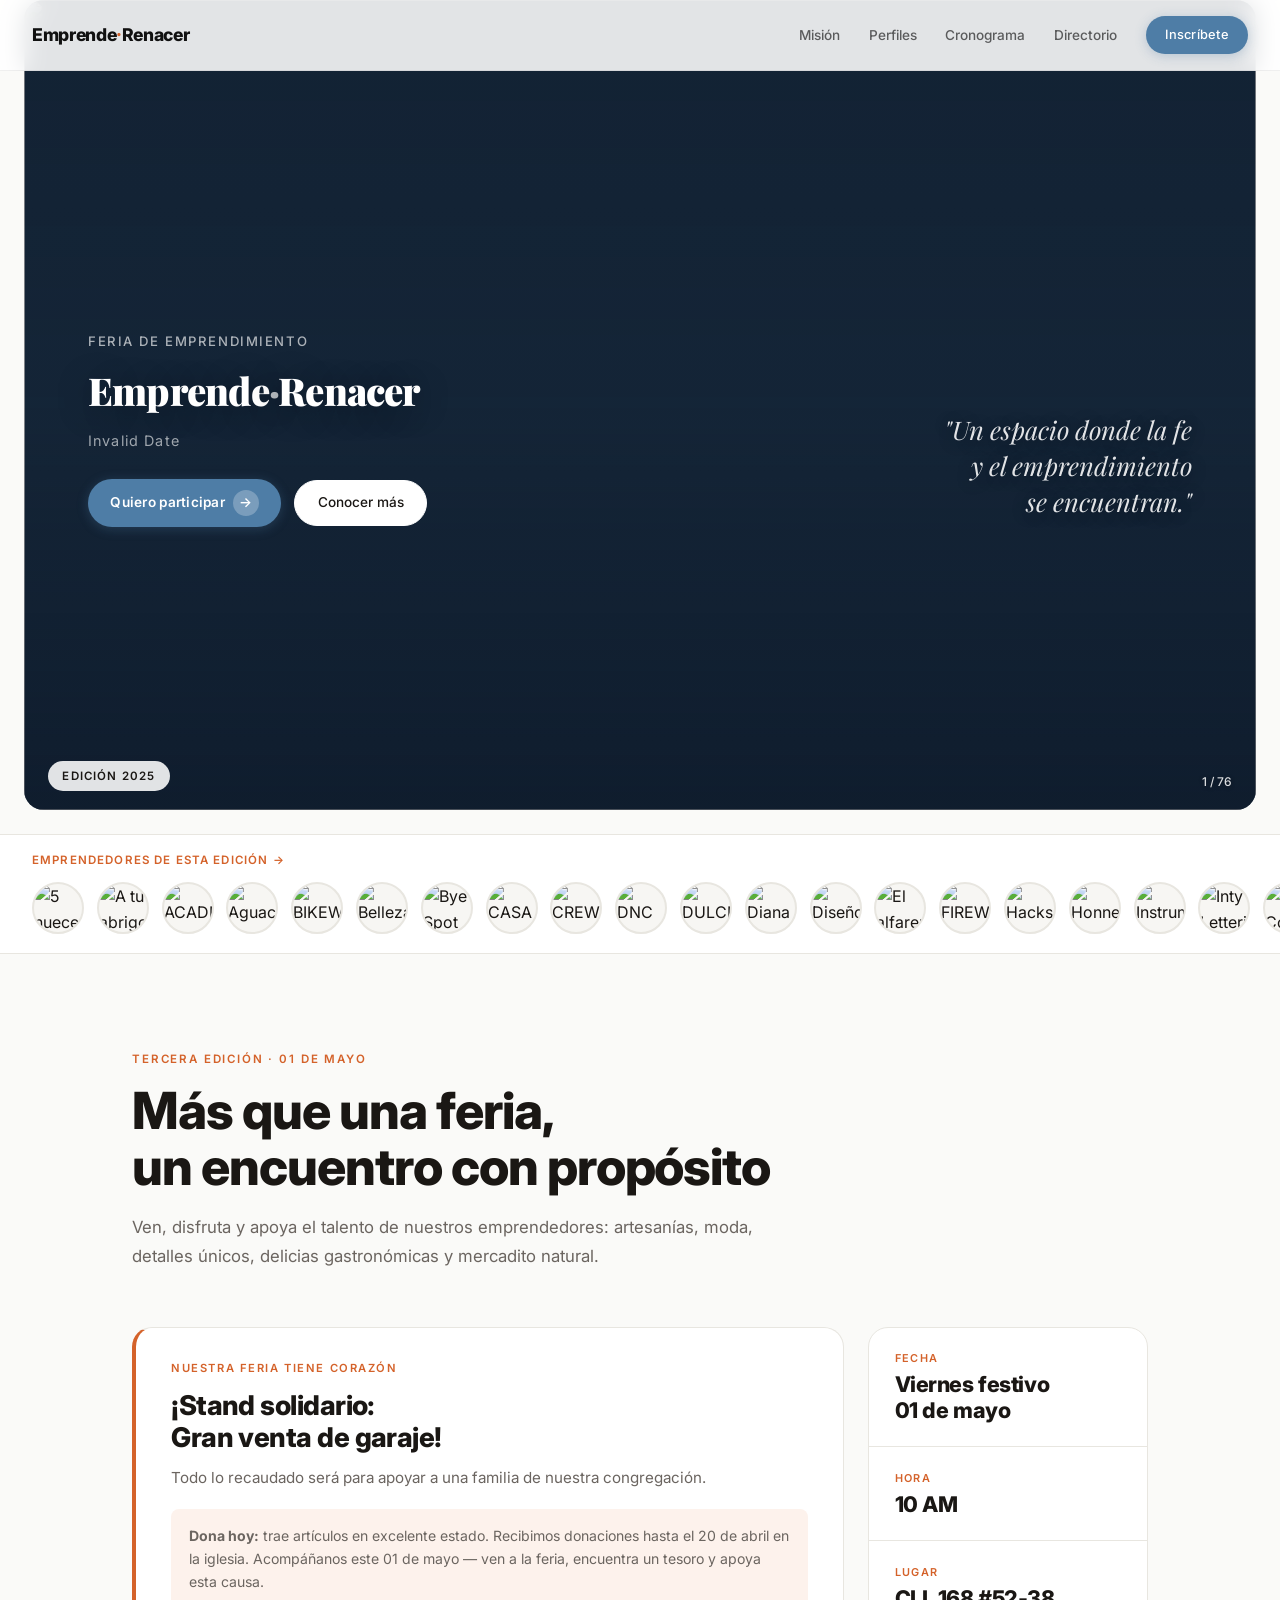
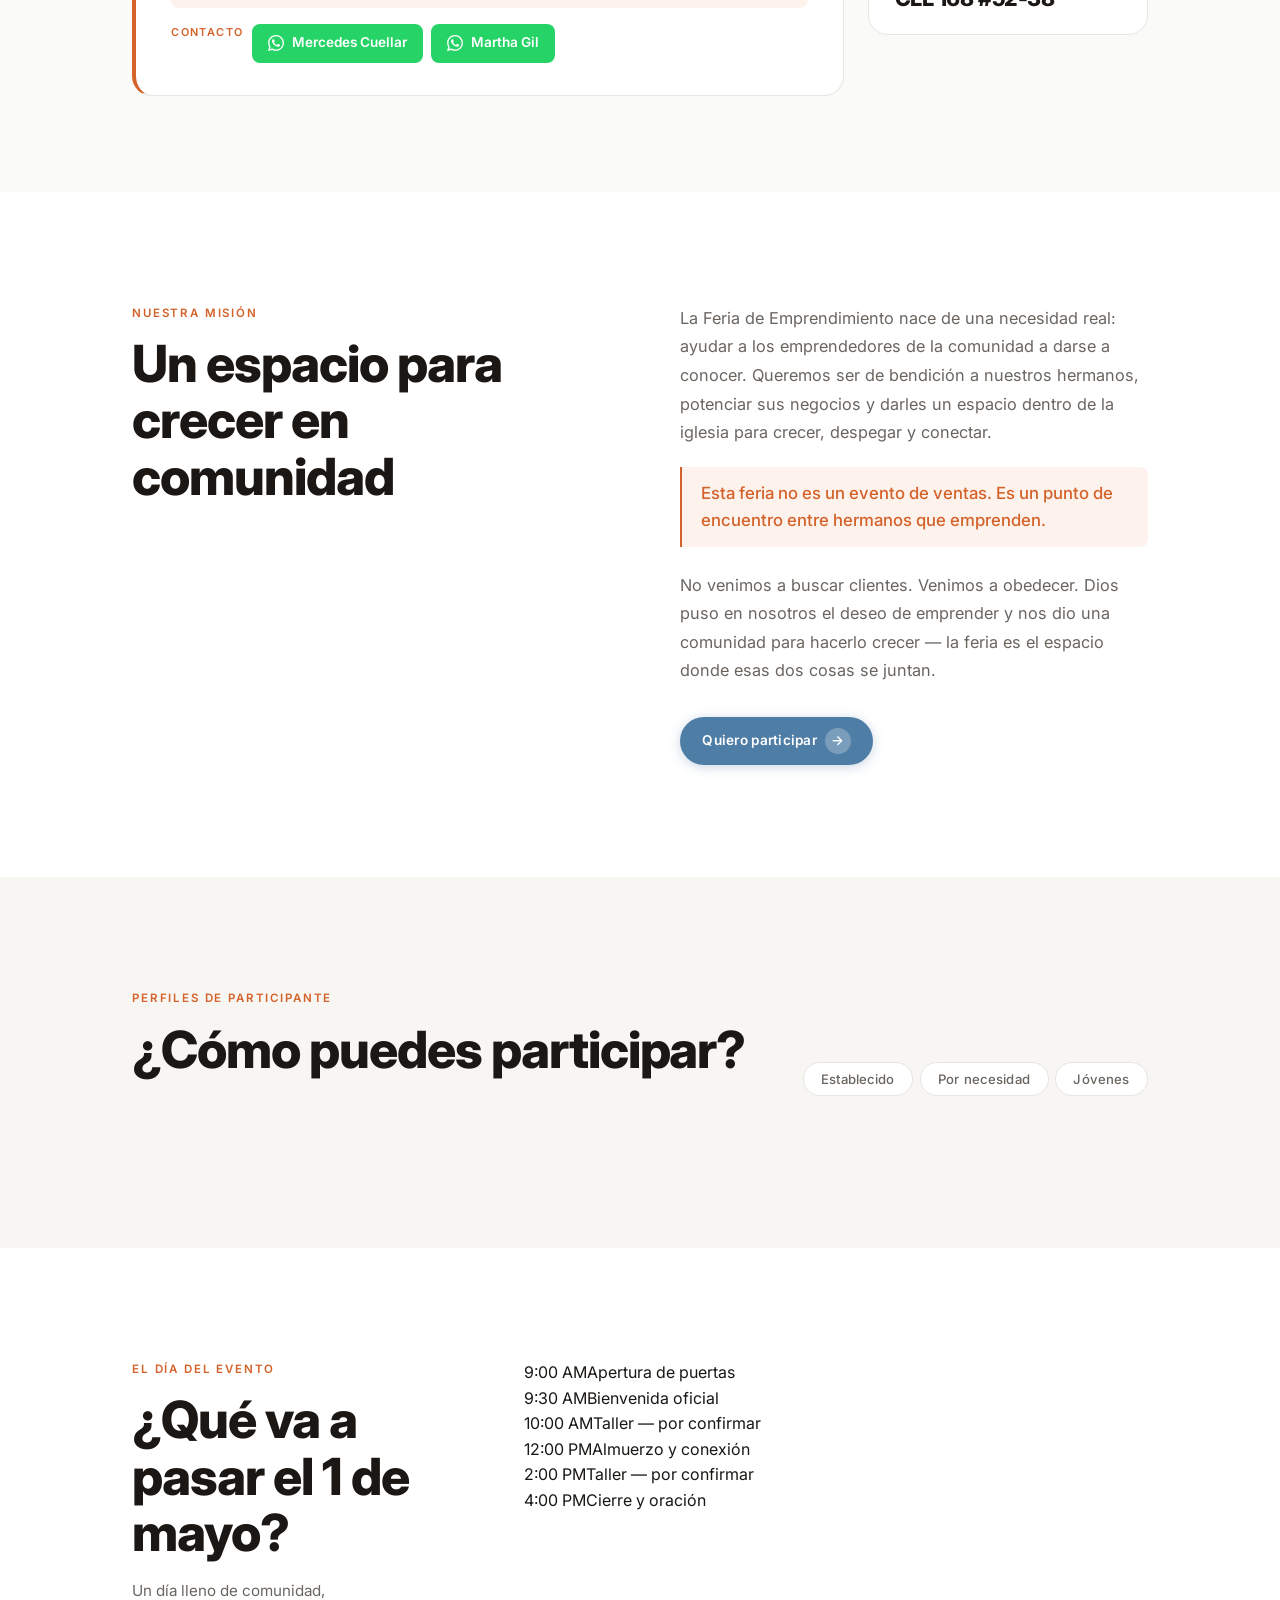
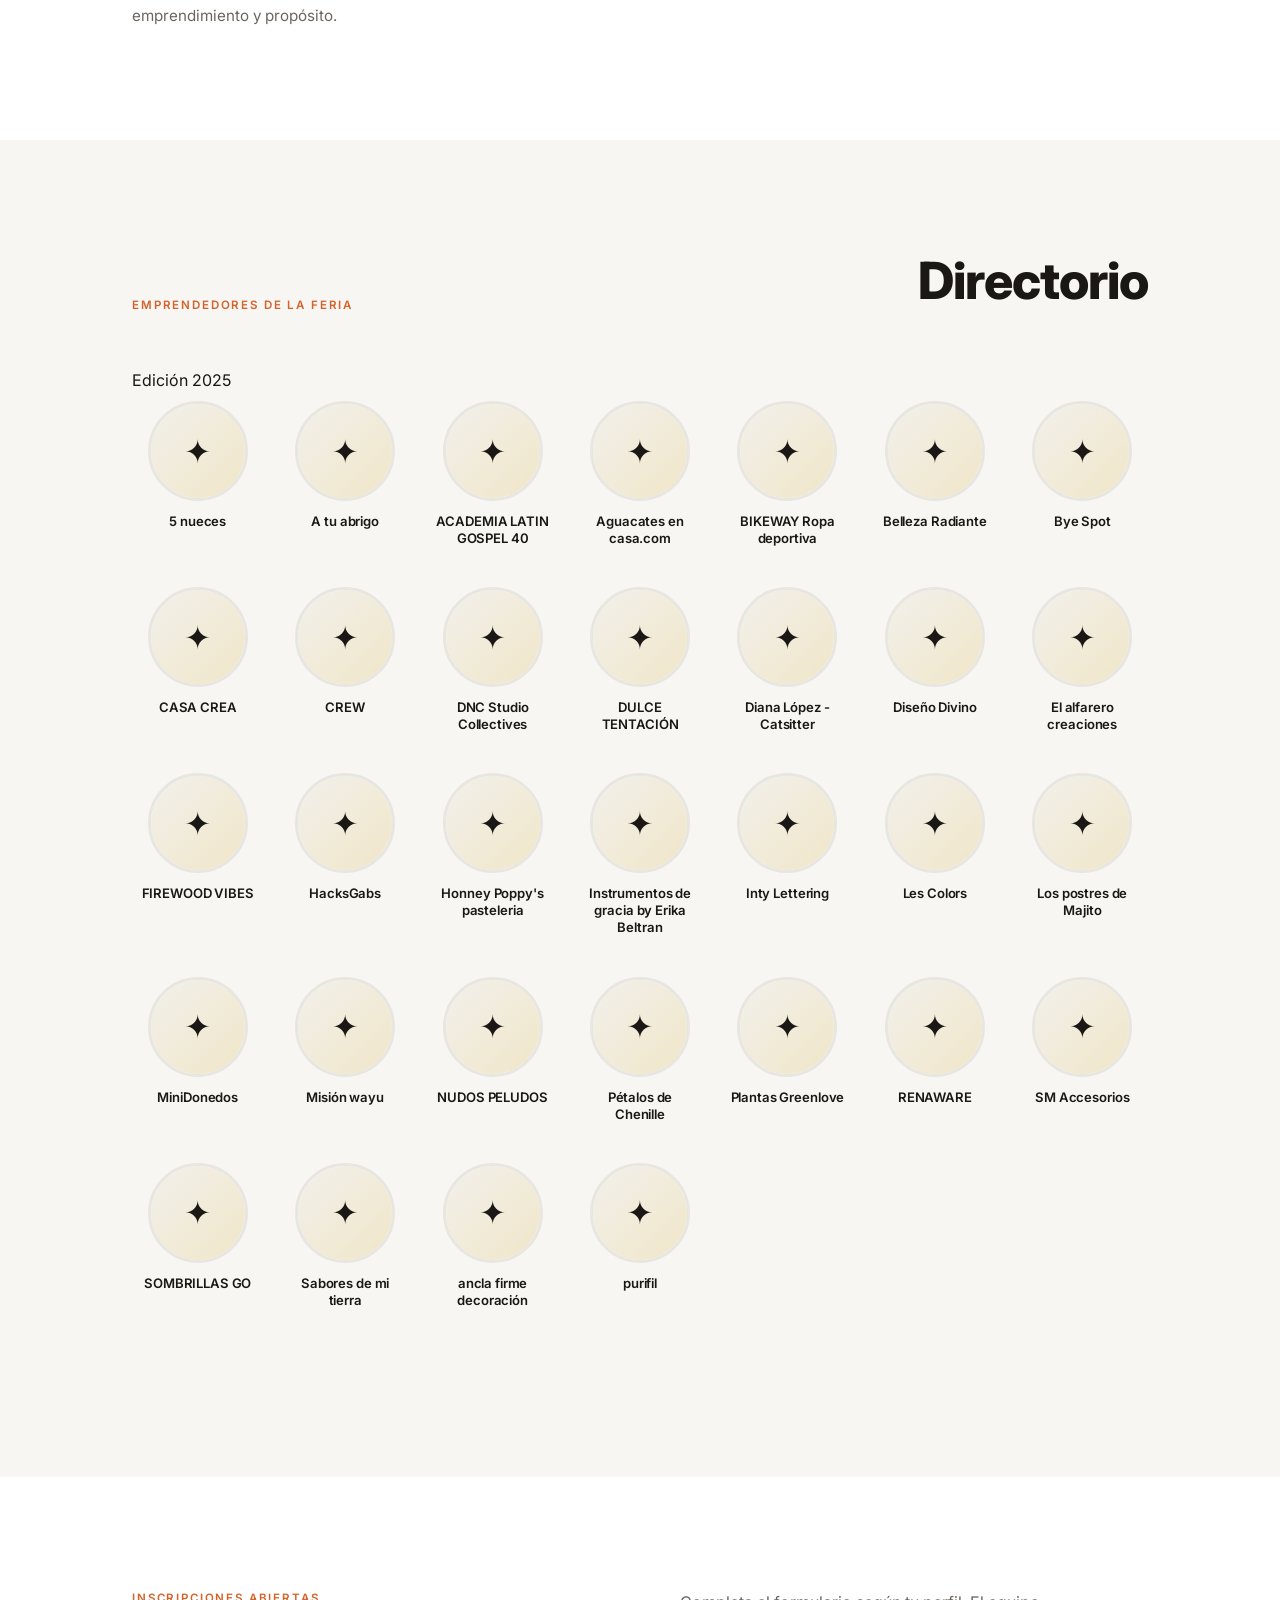
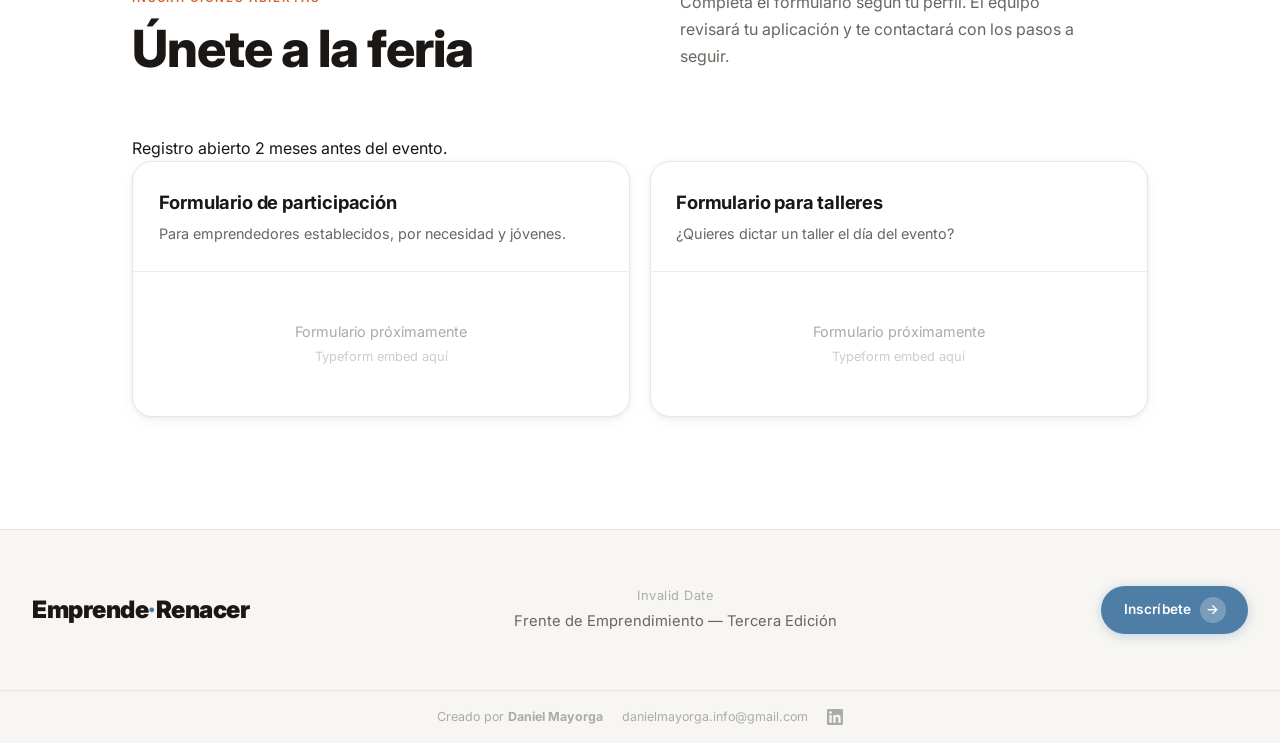
==== index.html @ a6a7f513 "Emprende·Renacer 2026 — landing page inicial" ====
<!DOCTYPE html>
<html lang="es">
<head>
  <meta charset="UTF-8" />
  <meta name="viewport" content="width=device-width, initial-scale=1.0" />
  <meta name="description" content="Feria de Emprendimiento Renacer — Tercera edición, 1 de mayo de 2026." />
  <title>Emprende · Renacer 2026</title>
  <link rel="stylesheet" href="styles.css" />
</head>
<body>

  <!-- ══════════════════════════════════════════
       NAV
  ══════════════════════════════════════════ -->
  <nav id="nav">
    <div class="nav-inner">
      <a href="#hero-wrapper" class="nav-logo">
        <span class="logo-mark">Emprende<span class="logo-dot">·</span>Renacer</span>
      </a>
      <ul class="nav-links" id="nav-links">
        <li><a href="#mision">Misión</a></li>
        <li><a href="#perfiles">Perfiles</a></li>
        <li><a href="#cronograma">Cronograma</a></li>
        <li><a href="#directorio">Directorio</a></li>
        <li><a href="#participar" class="btn-cta" style="padding:0.55rem 1.2rem;font-size:0.8rem;">
          Inscríbete
        </a></li>
      </ul>
      <button class="nav-toggle" id="nav-toggle" aria-label="Abrir menú">
        <span></span><span></span><span></span>
      </button>
    </div>
  </nav>

  <!-- ══════════════════════════════════════════
       HERO — carrusel de fondo
  ══════════════════════════════════════════ -->
  <div id="hero-wrapper">
    <section id="hero">

      <!-- Carrusel como fondo -->
      <div id="hero-carrusel">
        <div class="carrusel-track" id="carrusel-track"></div>
        <div class="hero-scrim"></div>
      </div>

      <!-- Etiquetas -->
      <span class="carrusel-label">Edición 2025</span>
      <span class="carrusel-counter" id="carrusel-counter"></span>

      <!-- Contenido: izquierda + derecha -->
      <div class="hero-content">
        <div class="hero-left">
          <span class="hero-eyebrow">Feria de emprendimiento</span>
          <h1 class="hero-titulo"><span class="logo-mark logo-mark-hero">Emprende<span class="logo-dot logo-dot-hero">·</span>Renacer</span></h1>
          <p class="hero-fecha-text" id="hero-fecha">1 de mayo de 2026</p>
          <div class="hero-cta-wrap">
            <a href="#participar" class="btn-cta" id="hero-cta">
              Quiero participar
              <span class="btn-arrow">→</span>
            </a>
            <a href="#mision" class="btn-outline">Conocer más</a>
          </div>
        </div>
        <div class="hero-right">
          <p class="hero-frase">"Un espacio donde la fe<br>y el emprendimiento<br>se encuentran."</p>
        </div>
      </div>

    </section>
  </div>

  <!-- ══════════════════════════════════════════
       LOGO STRIP — emprendimientos
  ══════════════════════════════════════════ -->
  <div id="logo-strip-section">
    <a href="#directorio" class="logo-strip-label">Emprendedores de esta edición →</a>
    <div class="logo-strip-track" id="logo-strip-track" aria-label="Logos de emprendimientos"></div>
  </div>

  <!-- ══════════════════════════════════════════
       INFO DEL EVENTO
  ══════════════════════════════════════════ -->
  <section id="info-evento">
    <div class="container">

      <div class="info-hero-text">
        <span class="label-seccion">Tercera edición · 01 de mayo</span>
        <h2 class="titulo-seccion">Más que una feria,<br>un encuentro con propósito</h2>
        <p class="info-subtitulo">Ven, disfruta y apoya el talento de nuestros emprendedores: artesanías, moda, detalles únicos, delicias gastronómicas y mercadito natural.</p>
      </div>

      <div class="info-cards">

        <div class="info-card info-card-solidario">
          <span class="info-card-tag">Nuestra feria tiene corazón</span>
          <h3 class="info-card-titulo">¡Stand solidario:<br>Gran venta de garaje!</h3>
          <p class="info-card-texto">Todo lo recaudado será para apoyar a una familia de nuestra congregación.</p>
          <div class="info-dona">
            <strong>Dona hoy:</strong> trae artículos en excelente estado. Recibimos donaciones hasta el 20 de abril en la iglesia. Acompáñanos este 01 de mayo — ven a la feria, encuentra un tesoro y apoya esta causa.
          </div>
          <div class="info-contactos">
            <span class="info-contactos-label">Contacto</span>
            <a href="https://wa.me/573138913217" target="_blank" rel="noopener" class="info-wa-btn">
              <svg width="16" height="16" viewBox="0 0 24 24" fill="currentColor"><path d="M17.472 14.382c-.297-.149-1.758-.867-2.03-.967-.273-.099-.471-.148-.67.15-.197.297-.767.966-.94 1.164-.173.199-.347.223-.644.075-.297-.15-1.255-.463-2.39-1.475-.883-.788-1.48-1.761-1.653-2.059-.173-.297-.018-.458.13-.606.134-.133.298-.347.446-.52.149-.174.198-.298.298-.497.099-.198.05-.371-.025-.52-.075-.149-.669-1.612-.916-2.207-.242-.579-.487-.5-.669-.51-.173-.008-.371-.01-.57-.01-.198 0-.52.074-.792.372-.272.297-1.04 1.016-1.04 2.479 0 1.462 1.065 2.875 1.213 3.074.149.198 2.096 3.2 5.077 4.487.709.306 1.262.489 1.694.625.712.227 1.36.195 1.871.118.571-.085 1.758-.719 2.006-1.413.248-.694.248-1.289.173-1.413-.074-.124-.272-.198-.57-.347m-5.421 7.403h-.004a9.87 9.87 0 01-5.031-1.378l-.361-.214-3.741.982.998-3.648-.235-.374a9.86 9.86 0 01-1.51-5.26c.001-5.45 4.436-9.884 9.888-9.884 2.64 0 5.122 1.03 6.988 2.898a9.825 9.825 0 012.893 6.994c-.003 5.45-4.437 9.884-9.885 9.884m8.413-18.297A11.815 11.815 0 0012.05 0C5.495 0 .16 5.335.157 11.892c0 2.096.547 4.142 1.588 5.945L.057 24l6.305-1.654a11.882 11.882 0 005.683 1.448h.005c6.554 0 11.89-5.335 11.893-11.893a11.821 11.821 0 00-3.48-8.413z"/></svg>
              Mercedes Cuellar
            </a>
            <a href="https://wa.me/573107863801" target="_blank" rel="noopener" class="info-wa-btn">
              <svg width="16" height="16" viewBox="0 0 24 24" fill="currentColor"><path d="M17.472 14.382c-.297-.149-1.758-.867-2.03-.967-.273-.099-.471-.148-.67.15-.197.297-.767.966-.94 1.164-.173.199-.347.223-.644.075-.297-.15-1.255-.463-2.39-1.475-.883-.788-1.48-1.761-1.653-2.059-.173-.297-.018-.458.13-.606.134-.133.298-.347.446-.52.149-.174.198-.298.298-.497.099-.198.05-.371-.025-.52-.075-.149-.669-1.612-.916-2.207-.242-.579-.487-.5-.669-.51-.173-.008-.371-.01-.57-.01-.198 0-.52.074-.792.372-.272.297-1.04 1.016-1.04 2.479 0 1.462 1.065 2.875 1.213 3.074.149.198 2.096 3.2 5.077 4.487.709.306 1.262.489 1.694.625.712.227 1.36.195 1.871.118.571-.085 1.758-.719 2.006-1.413.248-.694.248-1.289.173-1.413-.074-.124-.272-.198-.57-.347m-5.421 7.403h-.004a9.87 9.87 0 01-5.031-1.378l-.361-.214-3.741.982.998-3.648-.235-.374a9.86 9.86 0 01-1.51-5.26c.001-5.45 4.436-9.884 9.888-9.884 2.64 0 5.122 1.03 6.988 2.898a9.825 9.825 0 012.893 6.994c-.003 5.45-4.437 9.884-9.885 9.884m8.413-18.297A11.815 11.815 0 0012.05 0C5.495 0 .16 5.335.157 11.892c0 2.096.547 4.142 1.588 5.945L.057 24l6.305-1.654a11.882 11.882 0 005.683 1.448h.005c6.554 0 11.89-5.335 11.893-11.893a11.821 11.821 0 00-3.48-8.413z"/></svg>
              Martha Gil
            </a>
          </div>
        </div>

        <div class="info-datos">
          <div class="info-dato">
            <span class="info-dato-label">Fecha</span>
            <span class="info-dato-valor">Viernes festivo<br>01 de mayo</span>
          </div>
          <div class="info-dato">
            <span class="info-dato-label">Hora</span>
            <span class="info-dato-valor">10 AM</span>
          </div>
          <div class="info-dato">
            <span class="info-dato-label">Lugar</span>
            <span class="info-dato-valor">CLL 168 #52-38</span>
          </div>
        </div>

      </div>
    </div>
  </section>

  <!-- ══════════════════════════════════════════
       MISIÓN — split layout
  ══════════════════════════════════════════ -->
  <section id="mision">
    <div class="container">
      <div class="mision-grid">

        <div class="mision-izq">
          <span class="label-seccion">Nuestra misión</span>
          <h2 class="titulo-seccion">Un espacio para crecer en comunidad</h2>
        </div>

        <div class="mision-der">
          <p>La Feria de Emprendimiento nace de una necesidad real: ayudar a los emprendedores de la comunidad a darse a conocer. Queremos ser de bendición a nuestros hermanos, potenciar sus negocios y darles un espacio dentro de la iglesia para crecer, despegar y conectar.</p>

          <div class="mision-destacado">
            Esta feria no es un evento de ventas. Es un punto de encuentro entre hermanos que emprenden.
          </div>

          <p>No venimos a buscar clientes. Venimos a obedecer. Dios puso en nosotros el deseo de emprender y nos dio una comunidad para hacerlo crecer — la feria es el espacio donde esas dos cosas se juntan.</p>

          <a href="#participar" class="btn-cta">
            Quiero participar
            <span class="btn-arrow">→</span>
          </a>
        </div>

      </div>
    </div>
  </section>

  <!-- ══════════════════════════════════════════
       PERFILES
  ══════════════════════════════════════════ -->
  <section id="perfiles">
    <div class="container">

      <div class="perfiles-header">
        <div>
          <span class="label-seccion">Perfiles de participante</span>
          <h2 class="titulo-seccion">¿Cómo puedes participar?</h2>
        </div>
        <div class="tabs-nav" role="tablist">
          <button class="tab-btn active" role="tab" aria-selected="true"  data-tab="establecido">Establecido</button>
          <button class="tab-btn"        role="tab" aria-selected="false" data-tab="necesidad">Por necesidad</button>
          <button class="tab-btn"        role="tab" aria-selected="false" data-tab="jovenes">Jóvenes</button>
        </div>
      </div>

      <!-- Tab 1 -->
      <div class="tab-panel active" id="tab-establecido" role="tabpanel">
        <div class="perfil-card">
          <div>
            <p class="perfil-numero">01</p>
            <h3 class="perfil-nombre">Emprendedor establecido</h3>
            <p class="perfil-desc">Tiene un emprendimiento activo con trayectoria comprobada.</p>
          </div>
          <div class="perfil-requisitos">
            <h4>Requisitos</h4>
            <ul>
              <li>Mínimo 1 año de antigüedad en el emprendimiento</li>
              <li>Demostrar actividad: historial de ventas, actividad por temporadas o soporte visible</li>
              <li>Completar el formulario de aplicación</li>
            </ul>
          </div>
        </div>
      </div>

      <!-- Tab 2 -->
      <div class="tab-panel" id="tab-necesidad" role="tabpanel">
        <div class="perfil-card">
          <div>
            <p class="perfil-numero">02</p>
            <h3 class="perfil-nombre">Por necesidad</h3>
            <p class="perfil-desc">Hermanos que necesitan apoyo económico, tienen las habilidades para sacar adelante un emprendimiento y quieren dar ese paso de fe dentro de nuestra comunidad.</p>
          </div>
          <div class="perfil-requisitos">
            <h4>Requisitos</h4>
            <ul>
              <li>Completar el formulario de aplicación</li>
              <li>Entrevista breve con el equipo organizador</li>
            </ul>
          </div>
        </div>
      </div>

      <!-- Tab 3 -->
      <div class="tab-panel" id="tab-jovenes" role="tabpanel">
        <div class="perfil-card">
          <div>
            <p class="perfil-numero">03</p>
            <h3 class="perfil-nombre">Jóvenes y niños</h3>
            <p class="perfil-desc">Menores de edad aprendiendo a emprender desde temprano.</p>
          </div>
          <div class="perfil-requisitos">
            <h4>Requisitos</h4>
            <ul>
              <li>Autorización firmada por padre o madre</li>
              <li>Acompañamiento de adulto responsable durante toda la feria</li>
              <li>Los padres responden por ellos ante la organización</li>
            </ul>
          </div>
        </div>
      </div>

    </div>
  </section>

  <!-- ══════════════════════════════════════════
       CRONOGRAMA
  ══════════════════════════════════════════ -->
  <section id="cronograma">
    <div class="container">
      <div class="cronograma-grid">

        <div class="crono-izq">
          <span class="label-seccion">El día del evento</span>
          <h2 class="titulo-seccion">¿Qué va a pasar el 1 de mayo?</h2>
          <p style="color:var(--text-secondary);font-size:0.95rem;margin-top:0.5rem;">Un día lleno de comunidad, emprendimiento y propósito.</p>
        </div>

        <div class="crono-der">
          <div class="crono-lista" id="crono-lista">
            <!-- Se llena desde cronograma.json -->
          </div>
        </div>

      </div>
    </div>
  </section>

  <!-- ══════════════════════════════════════════
       DIRECTORIO
  ══════════════════════════════════════════ -->
  <section id="directorio">
    <div class="container">

      <div class="directorio-header">
        <span class="label-seccion">Emprendedores de la feria</span>
        <h2 class="titulo-seccion">Directorio</h2>
      </div>

      <div id="directorio-contenido">
        <!-- Se llena desde ediciones.json -->
      </div>

    </div>
  </section>

  <!-- ══════════════════════════════════════════
       FORMULARIOS / PARTICIPAR
  ══════════════════════════════════════════ -->
  <section id="participar">
    <div class="container">

      <div class="forms-header">
        <div>
          <span class="label-seccion">Inscripciones abiertas</span>
          <h2 class="titulo-seccion">Únete a la feria</h2>
        </div>
        <p style="color:var(--text-secondary);max-width:420px;">Completa el formulario según tu perfil. El equipo revisará tu aplicación y te contactará con los pasos a seguir.</p>
      </div>

      <p class="forms-nota">Registro abierto 2 meses antes del evento.</p>

      <div class="forms-grid">
        <div class="form-bloque">
          <div class="form-bloque-header">
            <h3>Formulario de participación</h3>
            <p>Para emprendedores establecidos, por necesidad y jóvenes.</p>
          </div>
          <div id="form-aplicacion">
            <div class="form-placeholder">
              Formulario próximamente<br/>
              <small style="font-size:0.8rem;opacity:0.6;margin-top:0.3rem;display:block;">Typeform embed aquí</small>
            </div>
          </div>
        </div>
        <div class="form-bloque">
          <div class="form-bloque-header">
            <h3>Formulario para talleres</h3>
            <p>¿Quieres dictar un taller el día del evento?</p>
          </div>
          <div id="form-talleres">
            <div class="form-placeholder">
              Formulario próximamente<br/>
              <small style="font-size:0.8rem;opacity:0.6;margin-top:0.3rem;display:block;">Typeform embed aquí</small>
            </div>
          </div>
        </div>
      </div>

    </div>
  </section>

  <!-- ══════════════════════════════════════════
       FOOTER
  ══════════════════════════════════════════ -->
  <footer>
    <div class="footer-logo">
      Emprende<span>·</span>Renacer
    </div>
    <div class="footer-center">
      <p class="footer-fecha" id="footer-fecha">1 de mayo de 2026</p>
      <p class="footer-org">Frente de Emprendimiento — Tercera Edición</p>
    </div>
    <div class="footer-cta">
      <a href="#participar" class="btn-cta">
        Inscríbete
        <span class="btn-arrow">→</span>
      </a>
    </div>
  </footer>
  <div class="footer-creditos">
    <span>Creado por <strong>Daniel Mayorga</strong></span>
    <a href="mailto:danielmayorga.info@gmail.com">danielmayorga.info@gmail.com</a>
    <a href="https://www.linkedin.com/in/dannielmayorga/" target="_blank" rel="noopener" aria-label="LinkedIn" class="footer-linkedin">
      <svg width="16" height="16" viewBox="0 0 24 24" fill="currentColor" xmlns="http://www.w3.org/2000/svg"><path d="M20.447 20.452h-3.554v-5.569c0-1.328-.027-3.037-1.852-3.037-1.853 0-2.136 1.445-2.136 2.939v5.667H9.351V9h3.414v1.561h.046c.477-.9 1.637-1.85 3.37-1.85 3.601 0 4.267 2.37 4.267 5.455v6.286zM5.337 7.433a2.062 2.062 0 0 1-2.063-2.065 2.064 2.064 0 1 1 2.063 2.065zm1.782 13.019H3.555V9h3.564v11.452zM22.225 0H1.771C.792 0 0 .774 0 1.729v20.542C0 23.227.792 24 1.771 24h20.451C23.2 24 24 23.227 24 22.271V1.729C24 .774 23.2 0 22.222 0h.003z"/></svg>
    </a>
  </div>

  <!-- Modal directorio -->
  <div class="modal-overlay" id="modal" role="dialog" aria-modal="true">
    <div class="modal-box">
      <div class="modal-header">
        <div>
          <p class="modal-nombre" id="modal-nombre"></p>
          <p class="modal-cat"    id="modal-cat"></p>
        </div>
        <button class="modal-close" id="modal-close" aria-label="Cerrar">✕</button>
      </div>
      <div class="modal-body">
        <p class="modal-desc" id="modal-desc"></p>
        <div class="modal-contactos" id="modal-contactos"></div>
      </div>
    </div>
  </div>

  <script>
    // ── Nav toggle ────────────────────────────────────────────
    const navLinks  = document.getElementById('nav-links');
    const navToggle = document.getElementById('nav-toggle');
    navToggle.addEventListener('click', () => navLinks.classList.toggle('abierto'));
    navLinks.querySelectorAll('a').forEach(a => {
      a.addEventListener('click', () => navLinks.classList.remove('abierto'));
    });

    // ── Tabs perfiles ─────────────────────────────────────────
    document.querySelectorAll('.tab-btn').forEach(btn => {
      btn.addEventListener('click', () => {
        document.querySelectorAll('.tab-btn').forEach(b => { b.classList.remove('active'); b.setAttribute('aria-selected','false'); });
        document.querySelectorAll('.tab-panel').forEach(p => p.classList.remove('active'));
        btn.classList.add('active');
        btn.setAttribute('aria-selected','true');
        document.getElementById('tab-' + btn.dataset.tab).classList.add('active');
      });
    });

    // ── Modal directorio ──────────────────────────────────────
    const modal      = document.getElementById('modal');
    const modalClose = document.getElementById('modal-close');

    function abrirModal(emp) {
      document.getElementById('modal-nombre').textContent   = emp.nombre || nombreDeArchivo(emp.archivo || '');
      document.getElementById('modal-cat').textContent      = emp.categoria || '';
      document.getElementById('modal-desc').textContent     = emp.descripcion || 'Sin descripción disponible.';
      const cont = document.getElementById('modal-contactos');
      cont.innerHTML = '';
      if (emp.contacto_whatsapp) {
        const a = document.createElement('a');
        a.href = 'https://wa.me/' + emp.contacto_whatsapp.replace(/\D/g,'');
        a.className = 'modal-wa';
        a.target = '_blank';
        a.rel = 'noopener';
        a.textContent = 'WhatsApp';
        cont.appendChild(a);
      }
      if (emp.contacto_instagram) {
        const a = document.createElement('a');
        a.href = 'https://instagram.com/' + emp.contacto_instagram.replace('@','');
        a.className = 'modal-ig';
        a.target = '_blank';
        a.rel = 'noopener';
        a.textContent = '@' + emp.contacto_instagram.replace('@','');
        cont.appendChild(a);
      }
      modal.classList.add('abierto');
      document.body.style.overflow = 'hidden';
    }

    function cerrarModal() {
      modal.classList.remove('abierto');
      document.body.style.overflow = '';
    }

    modalClose.addEventListener('click', cerrarModal);
    modal.addEventListener('click', e => { if (e.target === modal) cerrarModal(); });
    document.addEventListener('keydown', e => { if (e.key === 'Escape') cerrarModal(); });

    // ── Helpers ───────────────────────────────────────────────
    function nombreDeArchivo(archivo) {
      return archivo.replace(/\.[^.]+$/, '');
    }
    function rutaImagen(ed, archivo) {
      return (ed.carpeta ? ed.carpeta + '/' : '') + archivo;
    }

    // ── Config ────────────────────────────────────────────────
    async function cargarConfig() {
      try {
        const res    = await fetch('data/config.json');
        const config = await res.json();
        if (config.fecha) {
          const opts = { year:'numeric', month:'long', day:'numeric' };
          const fecha = new Date(config.fecha + 'T12:00:00');
          const str   = fecha.toLocaleDateString('es-CO', opts);
          const el = document.getElementById('hero-fecha');
          const elF = document.getElementById('footer-fecha');
          if (el)  el.textContent  = str;
          if (elF) elF.textContent = str;
        }
        if (config.cta_link) {
          document.querySelectorAll('#hero-cta, .footer-cta a').forEach(a => { a.href = config.cta_link; });
        }
      } catch(e) {}
    }

    // ── Cronograma ────────────────────────────────────────────
    async function cargarCronograma() {
      const lista = document.getElementById('crono-lista');
      if (!lista) return;
      try {
        const res   = await fetch('data/cronograma.json');
        const items = await res.json();
        lista.innerHTML = items.map(item =>
          '<div class="crono-item">'
          + '<span class="crono-hora">' + item.hora + '</span>'
          + '<span class="crono-actividad">' + item.actividad + '</span>'
          + '</div>'
        ).join('');
      } catch(e) {
        lista.innerHTML = '<p style="color:var(--text-dim);font-size:0.9rem;">Cronograma por confirmar.</p>';
      }
    }

    // ── Directorio ────────────────────────────────────────────
    async function cargarDirectorio() {
      const contenedor = document.getElementById('directorio-contenido');
      if (!contenedor) return;
      try {
        const res      = await fetch('data/ediciones.json');
        const ediciones = await res.json();
        contenedor.innerHTML = ediciones.map(ed => {
          const cards = ed.emprendimientos.map((emp, i) => crearCard(ed, emp, i)).join('');
          return '<div class="edicion-bloque">'
            + '<p class="edicion-label">Edición ' + ed.año + '</p>'
            + '<div class="emprendimientos-grid">' + cards + '</div>'
            + '</div>';
        }).join('');

        // Eventos de click en cards
        contenedor.querySelectorAll('.emp-card').forEach(card => {
          card.addEventListener('click', () => {
            const [anio, idx] = card.dataset.emp.split('-');
            const ed  = ediciones.find(e => String(e.año) === anio);
            const emp = ed && ed.emprendimientos[parseInt(idx)];
            if (emp) abrirModal(emp);
          });
          card.addEventListener('keydown', e => {
            if (e.key === 'Enter' || e.key === ' ') card.click();
          });
        });

        // onerror en imgs
        contenedor.querySelectorAll('.emp-avatar img').forEach(img => {
          img.addEventListener('error', () => {
            img.parentElement.innerHTML = '<div class="emp-avatar-placeholder">✦</div>';
          });
        });

      } catch(e) {
        contenedor.innerHTML = '<p style="padding:2rem;color:var(--text-dim);">No se pudo cargar el directorio.</p>';
      }
    }

    function crearCard(ed, emp, i) {
      const nombre = emp.nombre || nombreDeArchivo(emp.archivo || '');
      const src    = emp.archivo ? rutaImagen(ed, emp.archivo) : '';
      const key    = ed.año + '-' + i;
      const avatar = src
        ? '<img src="' + src + '" alt="' + nombre + '" loading="lazy" />'
        : '<div class="emp-avatar-placeholder">✦</div>';
      const cat = emp.categoria ? '<p class="emp-card-cat">' + emp.categoria + '</p>' : '';
      return '<div class="emp-card" data-emp="' + key + '" tabindex="0" role="button" aria-label="Ver ' + nombre + '">'
        + '<div class="emp-avatar">' + avatar + '</div>'
        + '<p class="emp-card-nombre">' + nombre + '</p>'
        + cat + '</div>';
    }

    // ── Carrusel hero ─────────────────────────────────────────
    async function cargarCarrusel() {
      const track   = document.getElementById('carrusel-track');
      const counter = document.getElementById('carrusel-counter');
      if (!track) return;

      try {
        const res    = await fetch('data/carrusel.json');
        const fotos  = await res.json();
        const total  = fotos.length;
        let   actual = 0;
        let   timer;

        track.innerHTML = fotos.map(f =>
          '<div class="carrusel-slide"><img src="fotos-2025/' + f + '" alt="" loading="lazy" /></div>'
        ).join('');

        function ir(idx) {
          actual = (idx + total) % total;
          track.style.transform = 'translateX(-' + (actual * 100) + '%)';
          counter.textContent   = (actual + 1) + ' / ' + total;
        }

        function reiniciarTimer() {
          clearInterval(timer);
          timer = setInterval(() => ir(actual + 1), 10000);
        }

        // Swipe táctil
        let touchX = 0;
        track.addEventListener('touchstart', e => { touchX = e.touches[0].clientX; }, { passive: true });
        track.addEventListener('touchend',   e => {
          const diff = touchX - e.changedTouches[0].clientX;
          if (Math.abs(diff) > 40) { ir(actual + (diff > 0 ? 1 : -1)); reiniciarTimer(); }
        }, { passive: true });

        ir(0);
        reiniciarTimer();
      } catch(e) {}
    }

    // ── Logo strip ────────────────────────────────────────────
    async function cargarLogoStrip() {
      const track = document.getElementById('logo-strip-track');
      if (!track) return;
      try {
        const res       = await fetch('data/ediciones.json');
        const ediciones = await res.json();
        const ed        = ediciones[ediciones.length - 1];
        if (!ed || !ed.emprendimientos) return;
        const items = [...ed.emprendimientos, ...ed.emprendimientos];
        track.innerHTML = items.map(emp => {
          const nombre = emp.nombre || emp.archivo.replace(/\.[^.]+$/, '');
          const src    = emp.archivo ? (ed.carpeta + '/' + emp.archivo) : '';
          return '<a href="#directorio" class="logo-strip-item" title="' + nombre + '">'
            + '<div class="logo-strip-avatar">'
            + (src ? '<img src="' + src + '" alt="' + nombre + '" loading="lazy" />' : '<span class="logo-strip-placeholder">✦</span>')
            + '</div>'
            + '</a>';
        }).join('');
      } catch(e) {}
    }

    cargarConfig();
    cargarCronograma();
    cargarDirectorio();
    cargarCarrusel();
    cargarLogoStrip();
  </script>

</body>
</html>
---- styles.css ----
/* ============================================================
   EMPRENDE RENACER — Light Mode / Inter (Notion-style)
   ============================================================ */

@import url('https://fonts.googleapis.com/css2?family=Inter:wght@300;400;500;600;700;800;900&family=Playfair+Display:ital,wght@0,700;0,900;1,400&display=swap');

/* ── Variables ─────────────────────────────────────────────── */
:root {
  --terracota:       #4E7DA6;
  --terracota-dark:  #2F5F85;
  --terracota-light: #7BAACB;
  --terracota-bg:    #EEF4FA;

  --naranja:         #D4622A;
  --naranja-bg:      #FDF2EC;

  --crema:           #F0E6C8;
  --azul-polvo:      #7B9BB8;
  --verde-olivo:     #6A8B3A;

  /* Light palette */
  --bg-base:    #FFFFFF;
  --bg-page:    #FAFAF8;
  --bg-card:    #FFFFFF;
  --bg-section: #F7F6F3;
  --bg-alt:     #F2F0EB;
  --border:     #E8E6E0;
  --border-dim: #F0EDE8;

  --text-primary:   #1A1714;
  --text-secondary: #6B6560;
  --text-dim:       #ABABAB;
  --text-on-dark:   #FAF8F5;

  --font-display: 'Playfair Display', Georgia, serif;
  --font-body:    'Inter', system-ui, sans-serif;
  --font-ui:      'Inter', system-ui, sans-serif;

  --radius-card: 20px;
  --radius-btn:  50px;
  --max-width:   1080px;
  --shadow-sm:   0 1px 4px rgba(26,23,20,0.06), 0 4px 16px rgba(26,23,20,0.04);
  --shadow-md:   0 4px 24px rgba(26,23,20,0.09), 0 1px 4px rgba(26,23,20,0.05);
  --shadow-lg:   0 12px 48px rgba(26,23,20,0.13), 0 2px 8px rgba(26,23,20,0.06);
}

/* ── Reset ─────────────────────────────────────────────────── */
*, *::before, *::after { box-sizing: border-box; margin: 0; padding: 0; }
html { scroll-behavior: smooth; font-size: 16px; }
body {
  background: var(--bg-page);
  color: var(--text-primary);
  font-family: var(--font-body);
  font-size: 1rem;
  line-height: 1.6;
  overflow-x: hidden;
  -webkit-font-smoothing: antialiased;
}
img { display: block; max-width: 100%; }
a  { color: inherit; text-decoration: none; }
ul { list-style: none; }

/* ── Utilidades ────────────────────────────────────────────── */
.container { max-width: var(--max-width); margin: 0 auto; padding: 0 2rem; }

.label-seccion {
  font-family: var(--font-ui);
  font-size: 0.72rem;
  font-weight: 600;
  letter-spacing: 0.16em;
  text-transform: uppercase;
  color: var(--naranja);
  margin-bottom: 0.8rem;
  display: block;
}

.titulo-seccion {
  font-family: var(--font-body);
  font-size: clamp(2rem, 5vw, 3.2rem);
  font-weight: 800;
  line-height: 1.1;
  letter-spacing: -0.02em;
  color: var(--text-primary);
  margin-bottom: 1.2rem;
}

/* ── Botones ────────────────────────────────────────────────── */
.btn-cta {
  display: inline-flex;
  align-items: center;
  gap: 0.5rem;
  background: var(--terracota);
  color: #fff;
  font-family: var(--font-ui);
  font-size: 0.85rem;
  font-weight: 600;
  letter-spacing: 0.02em;
  padding: 0.7rem 1.4rem;
  border-radius: var(--radius-btn);
  transition: background 0.22s, transform 0.18s, box-shadow 0.22s;
  box-shadow: 0 2px 12px rgba(78,125,166,0.3);
  white-space: nowrap;
}
.btn-cta .btn-arrow {
  width: 26px; height: 26px;
  background: rgba(255,255,255,0.25);
  border-radius: 50%;
  display: flex; align-items: center; justify-content: center;
  font-size: 0.85rem;
  flex-shrink: 0;
  transition: transform 0.22s;
}
.btn-cta:hover { background: var(--terracota-dark); transform: translateY(-1px); box-shadow: 0 6px 20px rgba(78,125,166,0.35); }
.btn-cta:hover .btn-arrow { transform: rotate(45deg); }

.btn-outline {
  display: inline-flex;
  align-items: center;
  gap: 0.5rem;
  background: #fff;
  color: var(--text-primary);
  font-family: var(--font-ui);
  font-size: 0.85rem;
  font-weight: 500;
  padding: 0.7rem 1.4rem;
  border-radius: var(--radius-btn);
  border: 1.5px solid #fff;
  transition: opacity 0.2s, transform 0.18s;
}
.btn-outline:hover { opacity: 0.88; transform: translateY(-1px); }

/* ══════════════════════════════════════════════════════════
   NAV
══════════════════════════════════════════════════════════ */
#nav {
  position: absolute;
  top: 0; left: 0; right: 0;
  z-index: 100;
  padding: 1rem 2rem;
  background: rgba(255,255,255,0.88);
  backdrop-filter: blur(12px);
  -webkit-backdrop-filter: blur(12px);
  border-bottom: 1px solid rgba(0,0,0,0.06);
}
.nav-inner {
  display: flex;
  align-items: center;
  justify-content: space-between;
  gap: 2rem;
}
.nav-logo {
  display: flex;
  flex-direction: column;
  gap: 0.1rem;
  text-decoration: none;
}
.logo-mark {
  font-family: var(--font-body);
  font-size: 1.1rem;
  font-weight: 800;
  letter-spacing: -0.02em;
  color: #111;
  line-height: 1;
}
.logo-dot {
  color: var(--naranja);
}
.logo-mark-hero {
  font-family: var(--font-display);
  font-size: clamp(1.4rem, 3.2vw, 2.4rem);
  font-weight: 900;
  letter-spacing: -0.02em;
  color: #fff;
  line-height: 1;
  text-shadow: 0 4px 32px rgba(0,0,0,0.35);
}
.logo-dot-hero {
  color: rgba(255,255,255,0.7);
}
.nav-tagline {
  font-family: var(--font-ui);
  font-size: 0.68rem;
  font-weight: 400;
  color: rgba(0,0,0,0.45);
  letter-spacing: 0.01em;
  line-height: 1;
}
.nav-links { display: flex; align-items: center; gap: 1.8rem; }
.nav-links a {
  font-family: var(--font-ui);
  font-size: 0.85rem;
  font-weight: 500;
  color: rgba(0,0,0,0.6);
  transition: color 0.2s;
}
.nav-links a:hover { color: #111; }
.nav-links a.btn-cta { color: #fff; }

.nav-toggle {
  display: none;
  flex-direction: column;
  gap: 5px;
  cursor: pointer;
  background: none;
  border: none;
  padding: 4px;
}
.nav-toggle span {
  display: block;
  width: 22px; height: 2px;
  background: #111;
  border-radius: 2px;
}

/* ══════════════════════════════════════════════════════════
   HERO — carrusel de fondo
══════════════════════════════════════════════════════════ */
#hero-wrapper {
  padding: 1.5rem;
  padding-top: 0;
  background: var(--bg-page);
}
#hero {
  border-radius: var(--radius-card);
  overflow: hidden;
  min-height: 90dvh;
  position: relative;
  display: flex;
  align-items: center;
  justify-content: center;
  background: #1a2e42;
}

/* Carrusel como fondo absoluto */
#hero-carrusel {
  position: absolute;
  inset: 0;
  z-index: 0;
}
#hero-carrusel .carrusel-track {
  display: flex;
  height: 100%;
  transition: transform 0.9s cubic-bezier(0.4, 0, 0.2, 1);
  will-change: transform;
}
#hero-carrusel .carrusel-slide {
  flex-shrink: 0;
  width: 100%;
  height: 100%;
}
#hero-carrusel .carrusel-slide img {
  width: 100%; height: 100%;
  object-fit: cover;
  object-position: center;
  display: block;
}

/* Scrim oscuro sobre las fotos */
.hero-scrim {
  position: absolute;
  inset: 0;
  background: linear-gradient(
    to bottom,
    rgba(10,20,35,0.45) 0%,
    rgba(10,20,35,0.35) 50%,
    rgba(10,20,35,0.65) 100%
  );
}

/* Contenido hero — dos columnas */
.hero-content {
  position: relative;
  z-index: 2;
  width: 100%;
  padding: 8rem 4rem 5rem;
  display: flex;
  align-items: flex-end;
  justify-content: space-between;
  gap: 3rem;
}
.hero-left {
  display: flex;
  flex-direction: column;
  align-items: flex-start;
  gap: 1.2rem;
  max-width: 60%;
}
.hero-right {
  display: flex;
  align-items: flex-end;
  padding-bottom: 0.5rem;
}
.hero-frase {
  font-family: var(--font-display);
  font-size: clamp(1.1rem, 2.2vw, 1.6rem);
  font-weight: 400;
  font-style: italic;
  color: rgba(255,255,255,0.88);
  text-align: right;
  line-height: 1.4;
  text-shadow: 0 2px 16px rgba(0,0,0,0.4);
}
.hero-eyebrow {
  font-family: var(--font-ui);
  font-size: 0.82rem;
  font-weight: 500;
  color: rgba(255,255,255,0.65);
  letter-spacing: 0.12em;
  text-transform: uppercase;
  display: block;
}
.hero-titulo {
  line-height: 1;
  margin: 0;
}
.hero-fecha-text {
  font-family: var(--font-ui);
  font-size: 0.9rem;
  font-weight: 400;
  color: rgba(255,255,255,0.6);
  letter-spacing: 0.08em;
}
.hero-cta-wrap {
  display: flex;
  gap: 0.8rem;
  flex-wrap: wrap;
  align-items: center;
  justify-content: flex-start;
  margin-top: 0.5rem;
}

/* ══════════════════════════════════════════════════════════
   CARRUSEL — controles compartidos (hero + sección)
══════════════════════════════════════════════════════════ */

/* Botones prev / next */
.carrusel-btn {
  position: absolute;
  top: 50%;
  transform: translateY(-50%);
  z-index: 10;
  background: rgba(255,255,255,0.85);
  border: none;
  cursor: pointer;
  width: 44px; height: 44px;
  border-radius: 50%;
  display: flex; align-items: center; justify-content: center;
  font-size: 1.1rem;
  color: var(--text-primary);
  box-shadow: 0 2px 12px rgba(0,0,0,0.15);
  transition: background 0.2s, transform 0.2s;
  backdrop-filter: blur(4px);
}
.carrusel-btn:hover { background: #fff; transform: translateY(-50%) scale(1.08); }
.carrusel-btn-prev { left: 1.2rem; }
.carrusel-btn-next { right: 1.2rem; }

/* Etiqueta "Edición anterior" */
.carrusel-label {
  position: absolute;
  bottom: 1.2rem;
  left: 1.5rem;
  z-index: 10;
  background: rgba(255,255,255,0.88);
  backdrop-filter: blur(6px);
  padding: 0.35rem 0.9rem;
  border-radius: 50px;
  font-family: var(--font-ui);
  font-size: 0.72rem;
  font-weight: 600;
  letter-spacing: 0.1em;
  text-transform: uppercase;
  color: var(--text-primary);
}

/* Contador de slides */
.carrusel-counter {
  position: absolute;
  bottom: 1.2rem;
  right: 1.5rem;
  z-index: 10;
  font-family: var(--font-ui);
  font-size: 0.75rem;
  font-weight: 500;
  color: rgba(255,255,255,0.85);
  text-shadow: 0 1px 4px rgba(0,0,0,0.4);
}

/* ══════════════════════════════════════════════════════════
   MARQUEE
══════════════════════════════════════════════════════════ */
/* ══════════════════════════════════════════════════════════
   LOGO STRIP
══════════════════════════════════════════════════════════ */
#logo-strip-section {
  padding: 1rem 2rem 1.2rem;
  border-top: 1px solid var(--border);
  border-bottom: 1px solid var(--border);
  background: var(--bg-base);
  overflow: hidden;
  display: flex;
  flex-direction: column;
  gap: 0.8rem;
}
.logo-strip-label {
  font-family: var(--font-ui);
  font-size: 0.72rem;
  font-weight: 600;
  letter-spacing: 0.1em;
  text-transform: uppercase;
  color: var(--naranja);
  white-space: nowrap;
  text-decoration: none;
  transition: opacity 0.2s;
  align-self: flex-start;
}
.logo-strip-label:hover { opacity: 0.7; }
.logo-strip-track {
  display: flex;
  gap: 0.8rem;
  animation: logo-strip-scroll 40s linear infinite;
  width: max-content;
}
.logo-strip-track:hover { animation-play-state: paused; }
@keyframes logo-strip-scroll {
  from { transform: translateX(0); }
  to   { transform: translateX(-50%); }
}
.logo-strip-item {
  display: block;
  flex-shrink: 0;
  text-decoration: none;
}
.logo-strip-avatar {
  width: 52px; height: 52px;
  border-radius: 50%;
  overflow: hidden;
  border: 2px solid var(--border);
  background: var(--bg-section);
  transition: border-color 0.2s, transform 0.2s;
  display: flex; align-items: center; justify-content: center;
}
.logo-strip-item:hover .logo-strip-avatar {
  border-color: var(--naranja);
  transform: scale(1.1);
}
.logo-strip-avatar img {
  width: 100%; height: 100%;
  object-fit: cover;
  object-position: center;
}
.logo-strip-placeholder {
  font-size: 1.2rem;
  color: var(--text-dim);
}

/* ══════════════════════════════════════════════════════════
   MISIÓN
══════════════════════════════════════════════════════════ */
/* ══════════════════════════════════════════════════════════
   INFO DEL EVENTO
══════════════════════════════════════════════════════════ */
#info-evento {
  padding: 6rem 0;
  background: var(--bg-page);
}
.info-hero-text {
  max-width: 680px;
  margin-bottom: 3.5rem;
}
.info-subtitulo {
  font-size: 1.05rem;
  color: var(--text-secondary);
  margin-top: 1rem;
  line-height: 1.7;
}
.info-cards {
  display: grid;
  grid-template-columns: 1fr 280px;
  gap: 1.5rem;
  align-items: start;
}
.info-card {
  background: var(--bg-base);
  border: 1px solid var(--border);
  border-radius: var(--radius-card);
  padding: 2rem 2.2rem;
}
.info-card-solidario {
  border-left: 4px solid var(--naranja);
}
.info-card-tag {
  font-family: var(--font-ui);
  font-size: 0.7rem;
  font-weight: 600;
  letter-spacing: 0.14em;
  text-transform: uppercase;
  color: var(--naranja);
  display: block;
  margin-bottom: 0.8rem;
}
.info-card-titulo {
  font-family: var(--font-body);
  font-size: 1.7rem;
  font-weight: 800;
  line-height: 1.15;
  letter-spacing: -0.02em;
  color: var(--text-primary);
  margin-bottom: 0.8rem;
}
.info-card-texto {
  color: var(--text-secondary);
  font-size: 0.95rem;
  margin-bottom: 1.2rem;
}
.info-dona {
  font-size: 0.88rem;
  color: var(--text-secondary);
  background: var(--naranja-bg);
  border-radius: 8px;
  padding: 0.9rem 1.1rem;
  line-height: 1.65;
}
.info-datos {
  background: var(--bg-base);
  border: 1px solid var(--border);
  border-radius: var(--radius-card);
  overflow: hidden;
}
.info-dato {
  padding: 1.4rem 1.6rem;
  border-bottom: 1px solid var(--border);
  display: flex;
  flex-direction: column;
  gap: 0.3rem;
}
.info-dato:last-child { border-bottom: none; }
.info-contactos {
  margin-top: 1rem;
  display: flex;
  flex-direction: row;
  flex-wrap: wrap;
  gap: 0.5rem;
}
.info-contactos-label {
  font-family: var(--font-ui);
  font-size: 0.68rem;
  font-weight: 600;
  letter-spacing: 0.13em;
  text-transform: uppercase;
  color: var(--naranja);
  margin-bottom: 0.2rem;
  display: block;
}
.info-wa-btn {
  display: inline-flex;
  align-items: center;
  gap: 0.5rem;
  background: #25D366;
  color: #fff;
  font-family: var(--font-ui);
  font-size: 0.85rem;
  font-weight: 600;
  padding: 0.55rem 1rem;
  border-radius: 8px;
  text-decoration: none;
  transition: opacity 0.2s;
  align-self: flex-start;
}
.info-wa-btn:hover { opacity: 0.88; }
.info-dato-label {
  font-family: var(--font-ui);
  font-size: 0.68rem;
  font-weight: 600;
  letter-spacing: 0.13em;
  text-transform: uppercase;
  color: var(--naranja);
}
.info-dato-valor {
  font-family: var(--font-body);
  font-size: 1.35rem;
  font-weight: 800;
  letter-spacing: -0.02em;
  color: var(--text-primary);
  line-height: 1.2;
}

#mision {
  padding: 7rem 0;
  background: var(--bg-base);
}
.mision-grid {
  display: grid;
  grid-template-columns: 1fr 1fr;
  gap: 5rem;
  align-items: start;
}
.mision-der p {
  font-size: 1.02rem;
  line-height: 1.75;
  color: var(--text-secondary);
  margin-bottom: 1.3rem;
}
.mision-der p:last-of-type { margin-bottom: 2rem; }
.mision-destacado {
  border-left: 2px solid var(--naranja);
  padding: 0.8rem 1.2rem;
  margin-bottom: 1.5rem;
  font-size: 1.05rem;
  font-weight: 500;
  color: var(--naranja);
  line-height: 1.6;
  background: var(--naranja-bg);
  border-radius: 0 8px 8px 0;
}

/* ══════════════════════════════════════════════════════════
   PERFILES
══════════════════════════════════════════════════════════ */
#perfiles {
  padding: 7rem 0;
  background: var(--bg-section);
}
.perfiles-header {
  display: flex;
  align-items: flex-end;
  justify-content: space-between;
  gap: 2rem;
  margin-bottom: 2.5rem;
  flex-wrap: wrap;
}
.tabs-nav { display: flex; gap: 0.4rem; flex-wrap: wrap; }
.tab-btn {
  font-family: var(--font-ui);
  font-size: 0.82rem;
  font-weight: 500;
  letter-spacing: 0.01em;
  padding: 0.5rem 1.1rem;
  border: 1.5px solid var(--border);
  background: var(--bg-base);
  color: var(--text-secondary);
  cursor: pointer;
  border-radius: var(--radius-btn);
  transition: all 0.2s;
}
.tab-btn:hover { border-color: var(--text-primary); color: var(--text-primary); }
.tab-btn.activo {
  background: var(--terracota);
  border-color: var(--terracota);
  color: #fff;
}
.tab-panel { display: none; }
.tab-panel.activo { display: block; }

.perfil-card {
  background: var(--bg-base);
  border: 1px solid var(--border);
  border-radius: var(--radius-card);
  padding: 2.5rem;
  display: grid;
  grid-template-columns: 1fr 1fr;
  gap: 2.5rem;
  align-items: start;
  box-shadow: var(--shadow-sm);
}
.perfil-numero {
  font-family: var(--font-body);
  font-size: 5rem;
  font-weight: 900;
  color: var(--border);
  line-height: 1;
  letter-spacing: -0.04em;
  margin-bottom: 0.5rem;
}
.perfil-nombre {
  font-family: var(--font-body);
  font-size: 1.6rem;
  font-weight: 700;
  letter-spacing: -0.02em;
  color: var(--text-primary);
  margin-bottom: 0.5rem;
}
.perfil-desc {
  font-size: 0.95rem;
  color: var(--text-secondary);
}
.perfil-requisitos h4 {
  font-family: var(--font-ui);
  font-size: 0.68rem;
  font-weight: 600;
  letter-spacing: 0.14em;
  text-transform: uppercase;
  color: var(--terracota);
  margin-bottom: 0.8rem;
  margin-top: 1.4rem;
}
.perfil-requisitos h4:first-child { margin-top: 0; }
.perfil-requisitos ul { display: flex; flex-direction: column; gap: 0.7rem; }
.perfil-requisitos li {
  display: flex;
  align-items: flex-start;
  gap: 0.7rem;
  font-size: 0.95rem;
  color: var(--text-secondary);
  line-height: 1.5;
}
.perfil-requisitos li::before {
  content: '';
  width: 5px; height: 5px;
  border-radius: 50%;
  background: var(--terracota);
  flex-shrink: 0;
  margin-top: 0.52rem;
}

/* ══════════════════════════════════════════════════════════
   CRONOGRAMA
══════════════════════════════════════════════════════════ */
#cronograma {
  padding: 7rem 0;
  background: var(--bg-base);
}
.cronograma-grid {
  display: grid;
  grid-template-columns: 1fr 2fr;
  gap: 5rem;
  align-items: start;
}
.cronograma-fecha {
  font-size: 0.9rem;
  color: var(--text-dim);
  margin-top: 0.3rem;
}
.timeline { display: flex; flex-direction: column; }
.timeline-item {
  display: grid;
  grid-template-columns: 90px 1fr;
  gap: 1.5rem;
  padding: 1.2rem 0;
  border-bottom: 1px solid var(--border-dim);
  align-items: center;
  transition: background 0.15s;
  border-radius: 6px;
}
.timeline-item:first-child { border-top: 1px solid var(--border-dim); }
.timeline-item:hover { background: var(--bg-section); padding-left: 0.8rem; margin-left: -0.8rem; }
.timeline-hora {
  font-family: var(--font-ui);
  font-size: 0.78rem;
  font-weight: 600;
  letter-spacing: 0.04em;
  color: var(--terracota);
}
.timeline-actividad {
  font-size: 1rem;
  font-weight: 500;
  color: var(--text-primary);
}
.timeline-vacio {
  font-size: 0.95rem;
  font-style: italic;
  color: var(--text-dim);
  padding: 2rem 0;
}

/* ══════════════════════════════════════════════════════════
   DIRECTORIO
══════════════════════════════════════════════════════════ */
#directorio {
  padding: 7rem 0;
  background: var(--bg-section);
}
.directorio-header {
  display: flex;
  align-items: flex-end;
  justify-content: space-between;
  gap: 2rem;
  margin-bottom: 2.5rem;
  flex-wrap: wrap;
}
.edicion-titulo {
  font-family: var(--font-ui);
  font-size: 0.7rem;
  font-weight: 600;
  letter-spacing: 0.16em;
  text-transform: uppercase;
  color: var(--text-dim);
  margin-bottom: 1.8rem;
  padding-bottom: 0.8rem;
  border-bottom: 1px solid var(--border);
}

/* Grid de avatares circulares */
.emprendimientos-grid {
  display: grid;
  grid-template-columns: repeat(auto-fill, minmax(130px, 1fr));
  gap: 1.5rem 1rem;
  margin-bottom: 3rem;
}
.emp-card {
  display: flex;
  flex-direction: column;
  align-items: center;
  gap: 0.75rem;
  cursor: pointer;
  background: none;
  border: none;
  padding: 0.5rem;
  border-radius: 12px;
  transition: transform 0.2s, background 0.2s;
  text-align: center;
}
.emp-card:hover {
  transform: translateY(-3px);
  background: var(--bg-alt);
}

/* Círculo — tipo foto WhatsApp */
.emp-avatar {
  width: 100px; height: 100px;
  border-radius: 50%;
  overflow: hidden;
  flex-shrink: 0;
  background: var(--bg-alt);
  border: 3px solid var(--border);
  transition: border-color 0.2s, box-shadow 0.2s;
  position: relative;
}
.emp-card:hover .emp-avatar {
  border-color: var(--terracota);
  box-shadow: 0 0 0 4px rgba(78,125,166,0.12);
}
.emp-avatar img {
  width: 100%; height: 100%;
  object-fit: cover;
  display: block;
}
.emp-avatar-placeholder {
  width: 100%; height: 100%;
  display: flex; align-items: center; justify-content: center;
  font-size: 2rem;
  background: linear-gradient(135deg, var(--bg-alt), var(--crema));
}

.emp-card-nombre {
  font-family: var(--font-ui);
  font-size: 0.82rem;
  font-weight: 600;
  color: var(--text-primary);
  line-height: 1.3;
  letter-spacing: -0.01em;
}
.emp-card-cat {
  font-family: var(--font-ui);
  font-size: 0.7rem;
  font-weight: 400;
  color: var(--text-dim);
  letter-spacing: 0.04em;
  margin-top: -0.3rem;
}

/* Modal */
.modal-overlay {
  display: none;
  position: fixed;
  inset: 0;
  background: rgba(26,23,20,0.5);
  z-index: 200;
  align-items: center;
  justify-content: center;
  padding: 1.5rem;
  backdrop-filter: blur(6px);
}
.modal-overlay.abierto { display: flex; }
.modal-box {
  background: var(--bg-base);
  border: 1px solid var(--border);
  border-radius: 20px;
  max-width: 460px;
  width: 100%;
  overflow: hidden;
  box-shadow: var(--shadow-lg);
  animation: modal-in 0.26s ease;
}
@keyframes modal-in {
  from { opacity: 0; transform: translateY(20px) scale(0.97); }
  to   { opacity: 1; transform: none; }
}
.modal-header {
  background: linear-gradient(120deg, var(--terracota-dark), var(--terracota));
  padding: 1.6rem;
  display: flex;
  justify-content: space-between;
  align-items: flex-start;
  gap: 1rem;
}
.modal-nombre {
  font-family: var(--font-body);
  font-size: 1.3rem;
  font-weight: 700;
  color: #fff;
  letter-spacing: -0.01em;
}
.modal-cat {
  font-family: var(--font-ui);
  font-size: 0.72rem;
  color: rgba(255,255,255,0.6);
  letter-spacing: 0.1em;
  text-transform: uppercase;
  margin-top: 0.25rem;
}
.modal-close {
  background: rgba(255,255,255,0.18);
  border: none;
  cursor: pointer;
  color: #fff;
  width: 30px; height: 30px;
  border-radius: 50%;
  display: flex; align-items: center; justify-content: center;
  font-size: 0.95rem;
  transition: background 0.2s;
  flex-shrink: 0;
}
.modal-close:hover { background: rgba(255,255,255,0.28); }
.modal-body { padding: 1.6rem; }
.modal-desc {
  font-size: 1rem;
  color: var(--text-secondary);
  line-height: 1.7;
  margin-bottom: 1.4rem;
}
.modal-contactos { display: flex; flex-direction: column; gap: 0.6rem; }
.btn-contacto {
  display: flex;
  align-items: center;
  gap: 0.7rem;
  padding: 0.7rem 1.1rem;
  border-radius: 10px;
  font-family: var(--font-ui);
  font-size: 0.88rem;
  font-weight: 500;
  transition: opacity 0.2s, transform 0.2s;
}
.btn-contacto:hover { opacity: 0.85; transform: translateX(3px); }
.btn-whatsapp  { background: #25D366; color: #fff; }
.btn-instagram { background: #E1306C; color: #fff; }

/* ══════════════════════════════════════════════════════════
   FORMULARIOS
══════════════════════════════════════════════════════════ */
#participar {
  padding: 7rem 0;
  background: var(--bg-base);
}
.forms-header {
  display: grid;
  grid-template-columns: 1fr 1fr;
  gap: 5rem;
  align-items: start;
  margin-bottom: 2.5rem;
}
.forms-header p {
  font-size: 1rem;
  color: var(--text-secondary);
  line-height: 1.7;
  margin-bottom: 0.8rem;
}
.forms-header small {
  font-size: 0.85rem;
  color: var(--text-dim);
}
.forms-grid {
  display: grid;
  grid-template-columns: 1fr 1fr;
  gap: 1.2rem;
}
.form-bloque {
  background: var(--bg-base);
  border: 1px solid var(--border);
  border-radius: var(--radius-card);
  overflow: hidden;
  box-shadow: var(--shadow-sm);
}
.form-bloque-header {
  padding: 1.6rem;
  border-bottom: 1px solid var(--border-dim);
}
.form-bloque-header h3 {
  font-family: var(--font-body);
  font-size: 1.15rem;
  font-weight: 700;
  letter-spacing: -0.01em;
  color: var(--text-primary);
  margin-bottom: 0.3rem;
}
.form-bloque-header p {
  font-size: 0.9rem;
  color: var(--text-secondary);
}
.form-placeholder {
  padding: 3rem 1.6rem;
  text-align: center;
  color: var(--text-dim);
  font-size: 0.9rem;
  line-height: 1.6;
}
.form-iframe {
  width: 100%;
  border: none;
  min-height: 520px;
}

/* ══════════════════════════════════════════════════════════
   FOOTER
══════════════════════════════════════════════════════════ */
footer {
  background: var(--bg-section);
  border-top: 1px solid var(--border);
  padding: 3.5rem 2rem;
  display: flex;
  align-items: center;
  justify-content: space-between;
  flex-wrap: wrap;
  gap: 2rem;
}
.footer-logo {
  font-family: var(--font-body);
  font-size: 1.5rem;
  font-weight: 900;
  letter-spacing: -0.02em;
  color: var(--text-primary);
}
.footer-logo span { color: var(--terracota); }
.footer-center { text-align: center; flex: 1; }
.footer-fecha {
  font-family: var(--font-ui);
  font-size: 0.8rem;
  color: var(--text-dim);
  letter-spacing: 0.04em;
}
.footer-org {
  font-size: 0.92rem;
  color: var(--text-secondary);
  margin-top: 0.2rem;
}

/* ══════════════════════════════════════════════════════════
   RESPONSIVE
══════════════════════════════════════════════════════════ */
@media (max-width: 800px) {
  #nav { padding: 1.2rem 1.5rem; }
  .nav-links {
    display: none;
    flex-direction: column;
    position: fixed;
    inset: 0;
    background: rgba(255,255,255,0.97);
    backdrop-filter: blur(8px);
    align-items: center;
    justify-content: center;
    gap: 2.5rem;
    z-index: 99;
  }
  .nav-links.abierto { display: flex; }
  .nav-links a { font-size: 1.3rem; color: var(--text-primary); }
  .nav-toggle { display: flex; }

  #hero-wrapper { padding: 1rem; }
  .hero-content {
    flex-direction: column;
    align-items: flex-start;
    padding: 6.5rem 1.8rem 2rem;
    gap: 2rem;
  }
  .hero-left { max-width: 100%; }
  .hero-right { align-self: flex-start; }
  .hero-frase { text-align: left; font-size: 1rem; }
  .hero-cta-wrap { justify-content: flex-start; }
  .hero-bar { grid-template-columns: 1fr; padding: 0 1.8rem; }
  .hero-bar-item { border-right: none; border-bottom: 1px solid rgba(255,255,255,0.08); padding-left: 0; }
  .hero-bar-item:last-child { border-bottom: none; }

  .info-cards      { grid-template-columns: 1fr; }
  .mision-grid     { grid-template-columns: 1fr; gap: 2.5rem; }
  .cronograma-grid { grid-template-columns: 1fr; gap: 2.5rem; }
  .forms-header    { grid-template-columns: 1fr; gap: 2rem; }
  .forms-grid      { grid-template-columns: 1fr; }
  .emprendimientos-grid { grid-template-columns: repeat(2, 1fr); }
  .perfil-card     { grid-template-columns: 1fr; gap: 1.5rem; }
  .perfil-numero   { font-size: 3.5rem; }

  .perfiles-header { flex-direction: column; align-items: flex-start; }
  footer { flex-direction: column; text-align: center; }
  .footer-center { order: -1; }
}

@media (max-width: 480px) {
  .container { padding: 0 1.2rem; }
  .emprendimientos-grid { grid-template-columns: 1fr 1fr; gap: 0.7rem; }
  .hero-titulo { font-size: 3.2rem; }
  .info-cards { grid-template-columns: 1fr; }
}

/* ══════════════════════════════════════════════════════════
   CRÉDITOS
══════════════════════════════════════════════════════════ */
.footer-creditos {
  background: var(--bg-section);
  border-top: 1px solid var(--border);
  padding: 1rem 2rem;
  display: flex;
  align-items: center;
  justify-content: center;
  gap: 1.2rem;
  font-size: 0.78rem;
  color: var(--text-dim);
  flex-wrap: wrap;
}
.footer-creditos a {
  color: var(--text-dim);
  text-decoration: none;
  transition: color 0.2s;
}
.footer-creditos a:hover { color: var(--text-primary); }
.footer-linkedin {
  display: inline-flex;
  align-items: center;
  color: var(--text-dim);
  transition: color 0.2s;
}
.footer-linkedin:hover { color: var(--terracota); }
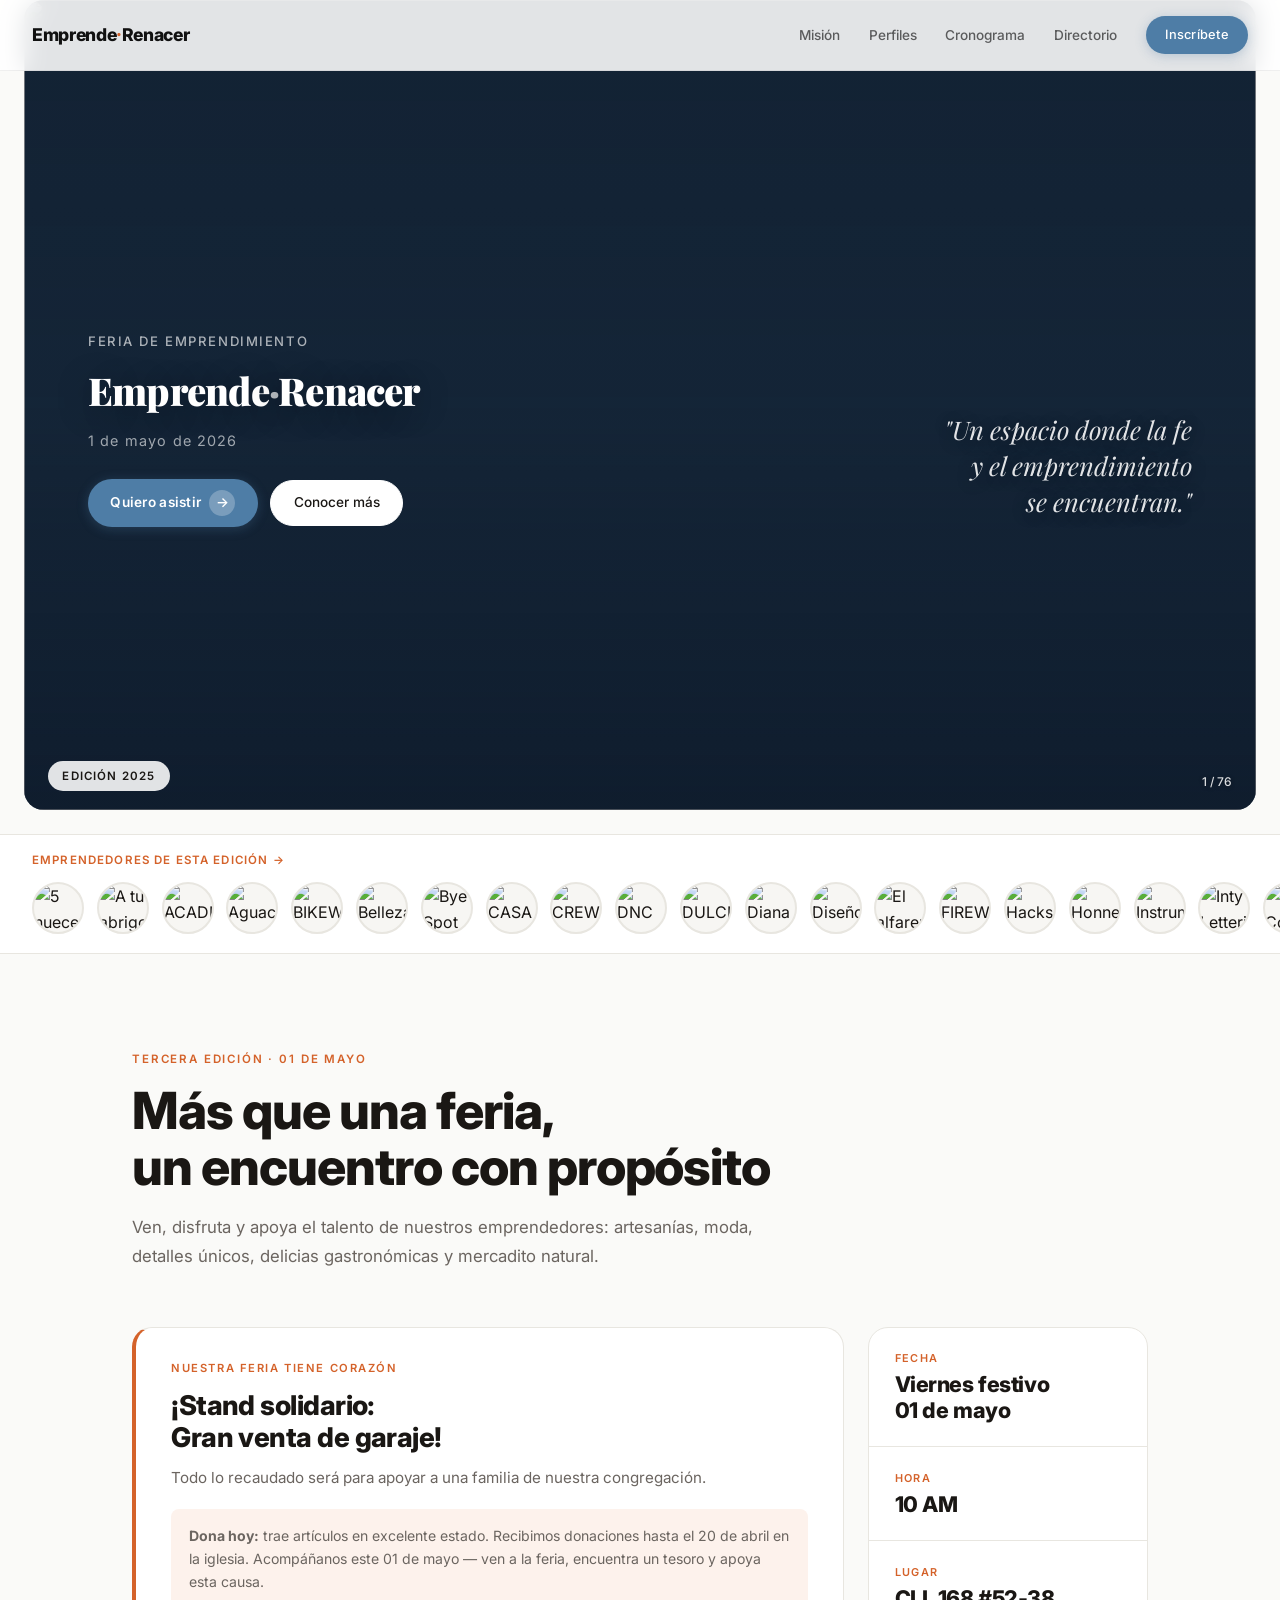
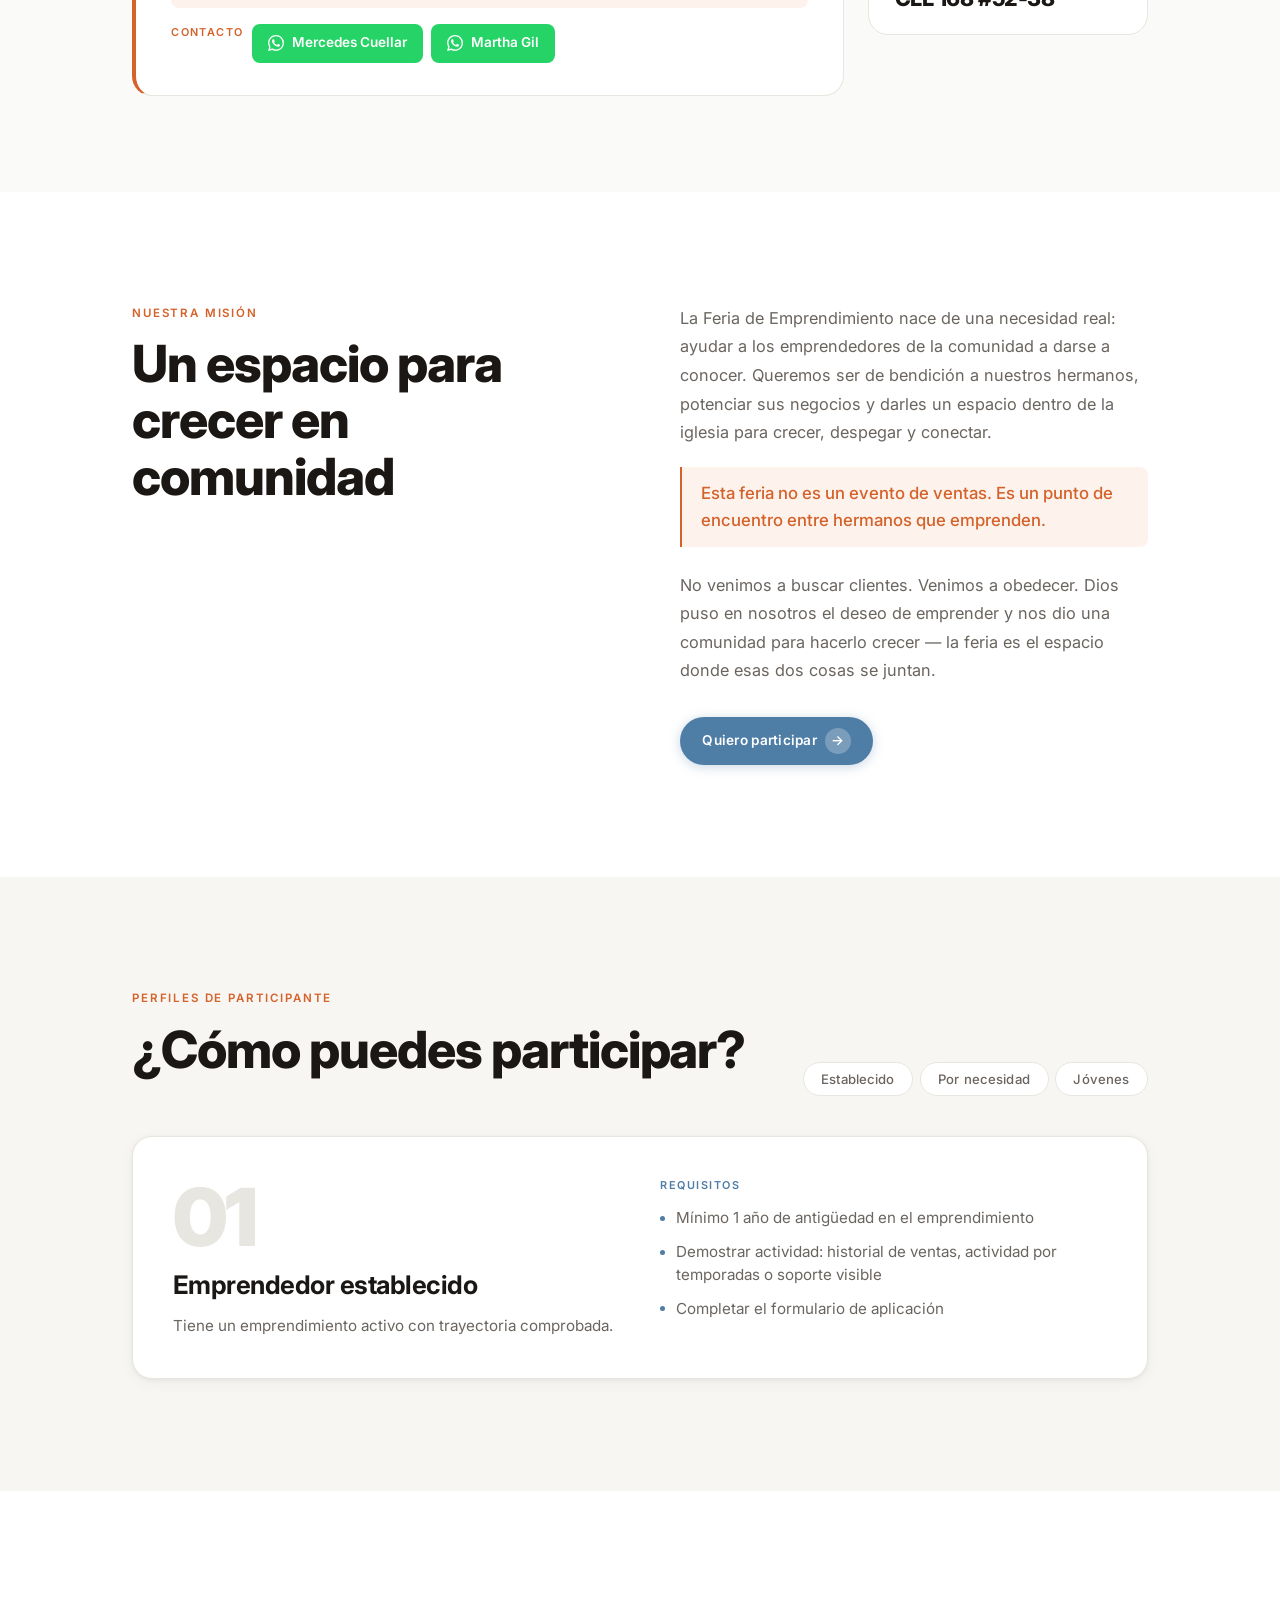
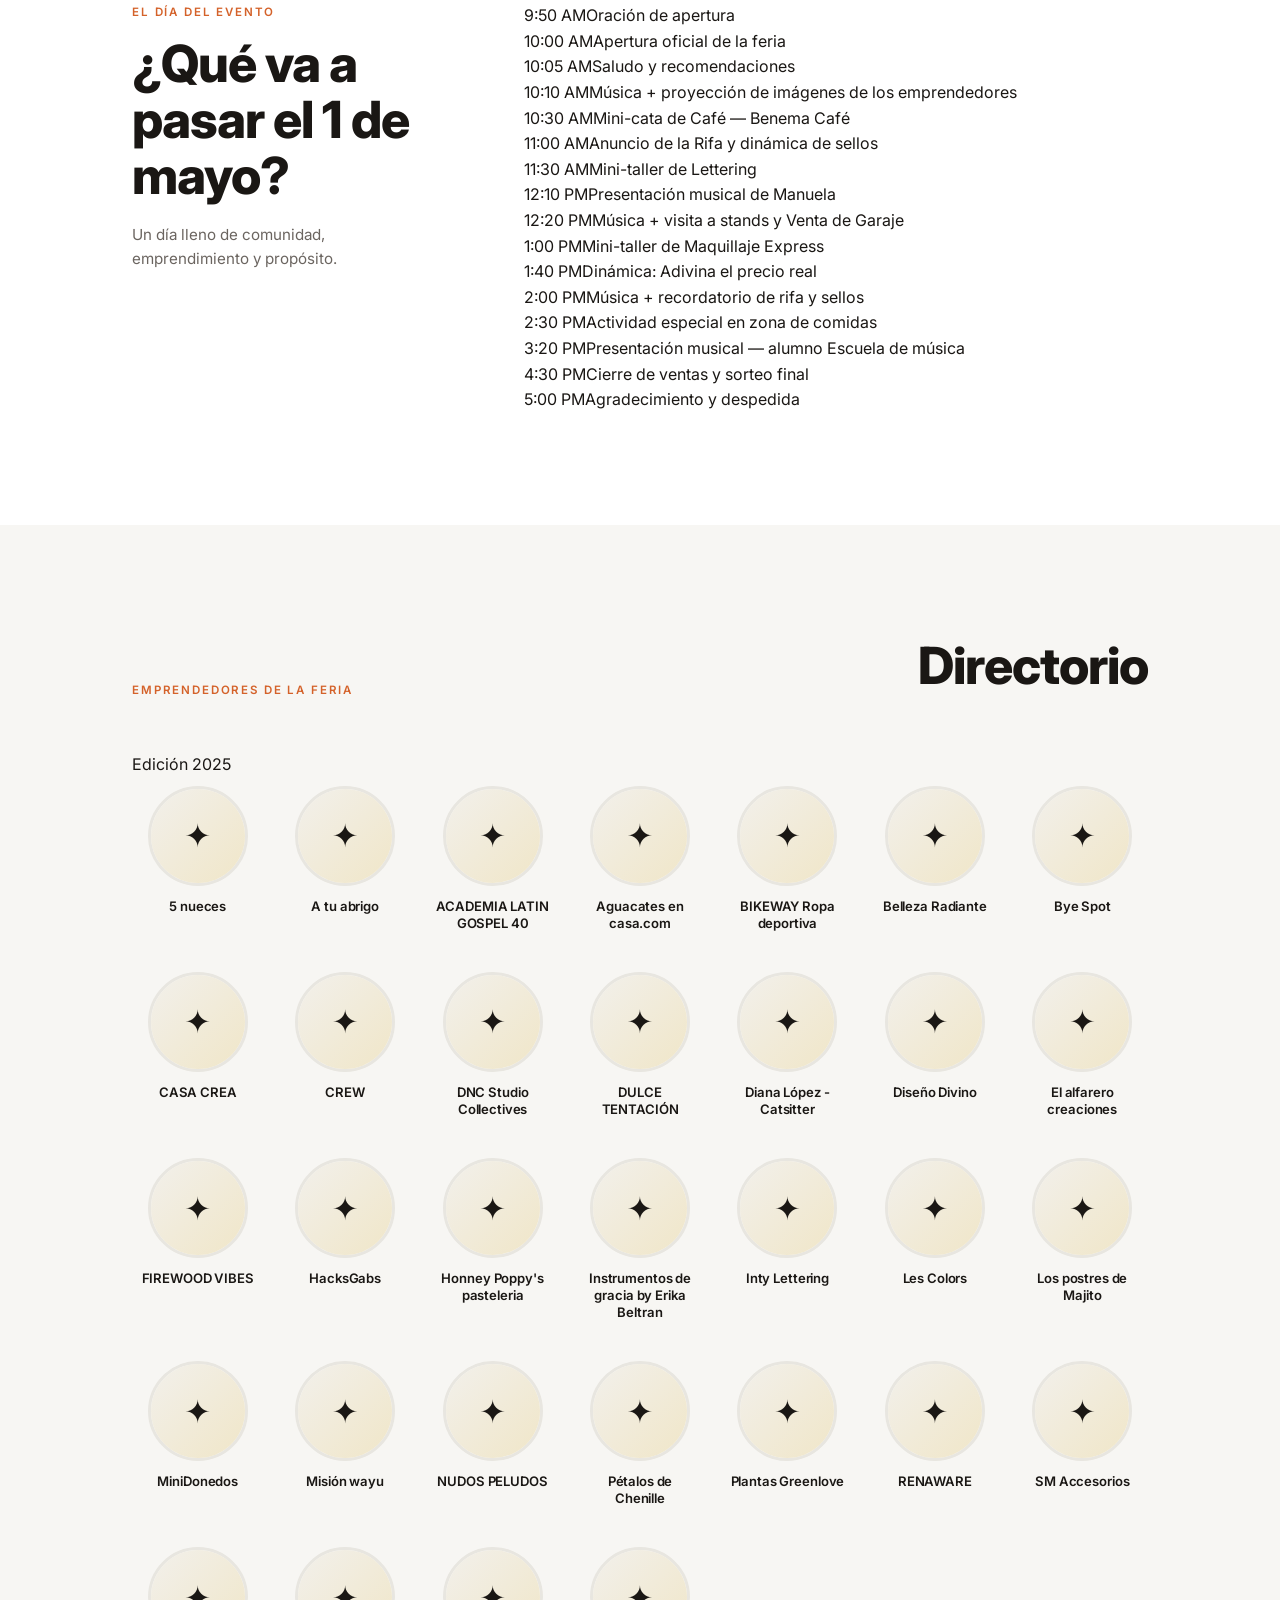
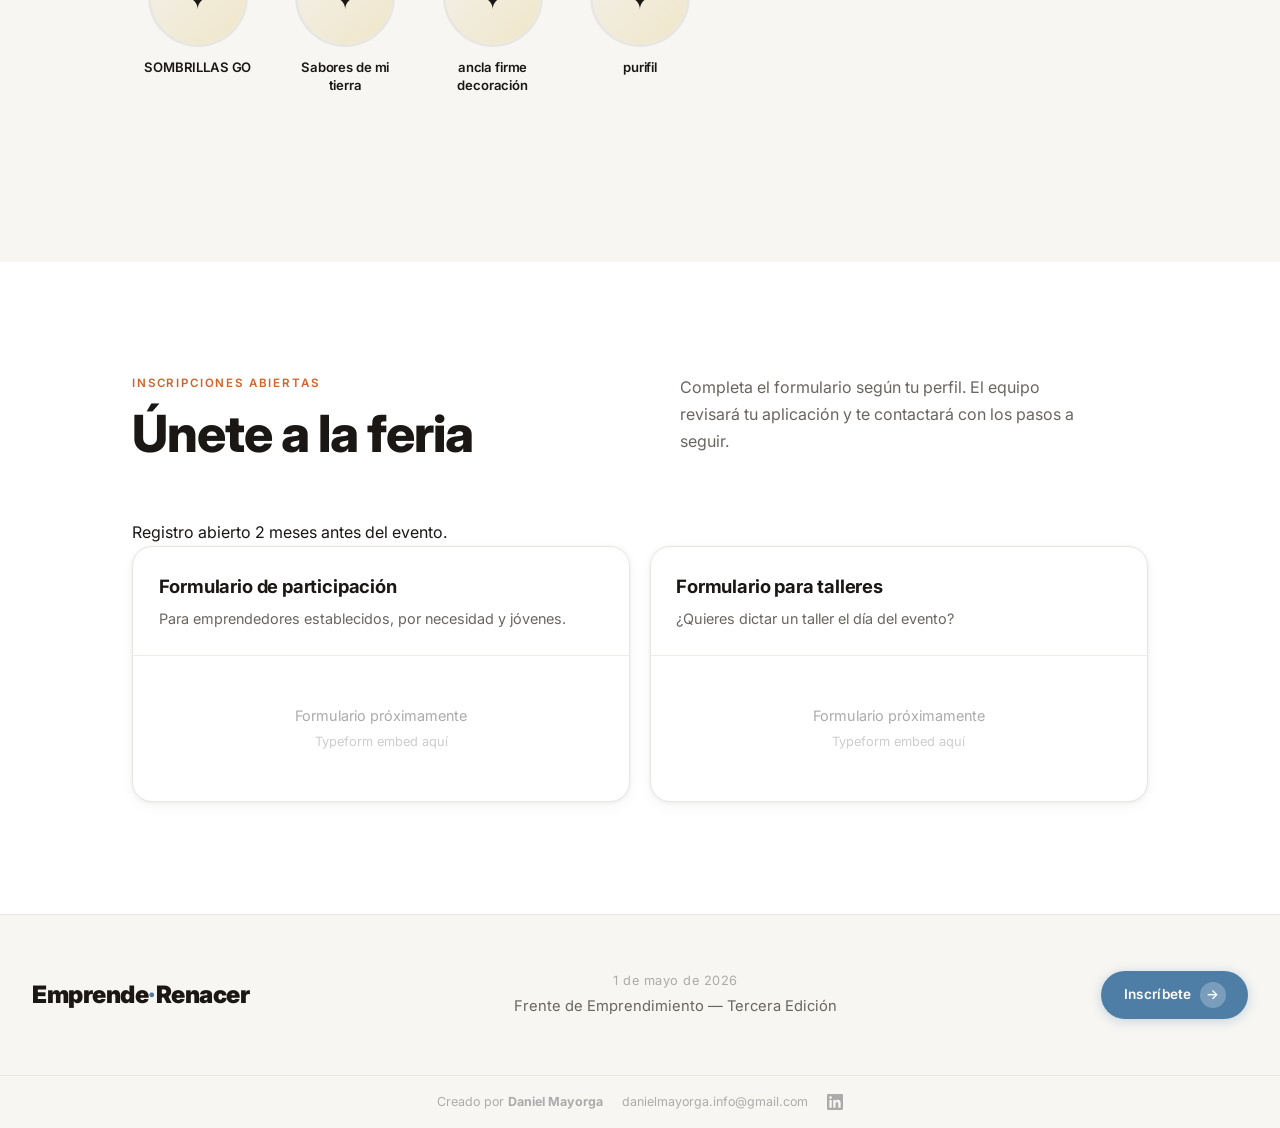
==== commit 9c69d19f: "Fix tabs, cronograma, fecha, CTA Quiero asistir, luma link" ====
--- a/index.html
+++ b/index.html
@@ -55,8 +55,8 @@
           <h1 class="hero-titulo"><span class="logo-mark logo-mark-hero">Emprende<span class="logo-dot logo-dot-hero">·</span>Renacer</span></h1>
           <p class="hero-fecha-text" id="hero-fecha">1 de mayo de 2026</p>
           <div class="hero-cta-wrap">
-            <a href="#participar" class="btn-cta" id="hero-cta">
-              Quiero participar
+            <a href="https://lu.ma/58rbu5xv" class="btn-cta" id="hero-cta" target="_blank" rel="noopener">
+              Quiero asistir
               <span class="btn-arrow">→</span>
             </a>
             <a href="#mision" class="btn-outline">Conocer más</a>
@@ -453,7 +453,11 @@
           if (elF) elF.textContent = str;
         }
         if (config.cta_link) {
-          document.querySelectorAll('#hero-cta, .footer-cta a').forEach(a => { a.href = config.cta_link; });
+          document.querySelectorAll('#hero-cta, .footer-cta a').forEach(a => { a.href = config.cta_link; a.target = '_blank'; a.rel = 'noopener'; });
+        }
+        if (config.cta_texto) {
+          const el = document.getElementById('hero-cta');
+          if (el) el.firstChild.textContent = config.cta_texto + ' ';
         }
       } catch(e) {}
     }
@@ -544,7 +548,7 @@
         let   timer;
 
         track.innerHTML = fotos.map(f =>
-          '<div class="carrusel-slide"><img src="fotos-2025/' + f + '" alt="" loading="lazy" /></div>'
+          '<div class="carrusel-slide"><img src="' + f + '" alt="" loading="lazy" /></div>'
         ).join('');
 
         function ir(idx) {
--- a/styles.css
+++ b/styles.css
@@ -650,7 +650,7 @@
   color: #fff;
 }
 .tab-panel { display: none; }
-.tab-panel.activo { display: block; }
+.tab-panel.active { display: block; }
 
 .perfil-card {
   background: var(--bg-base);
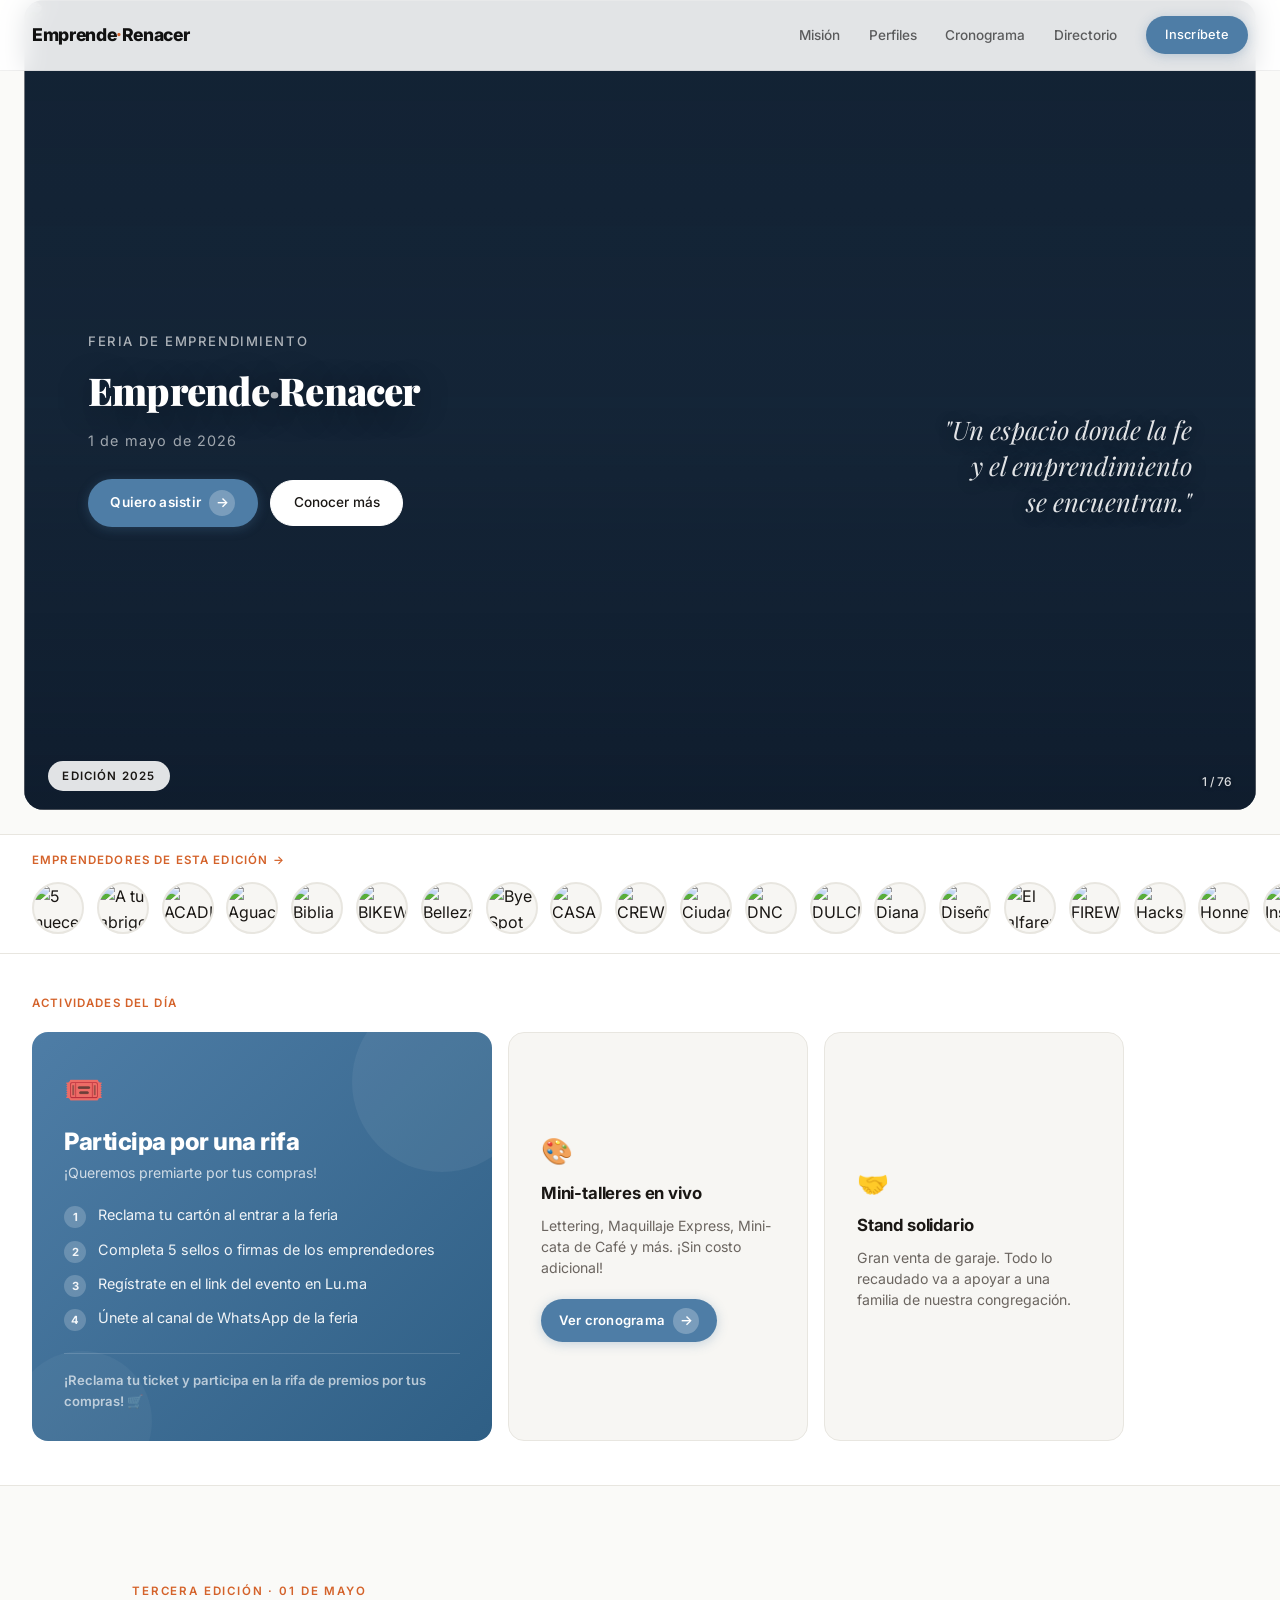
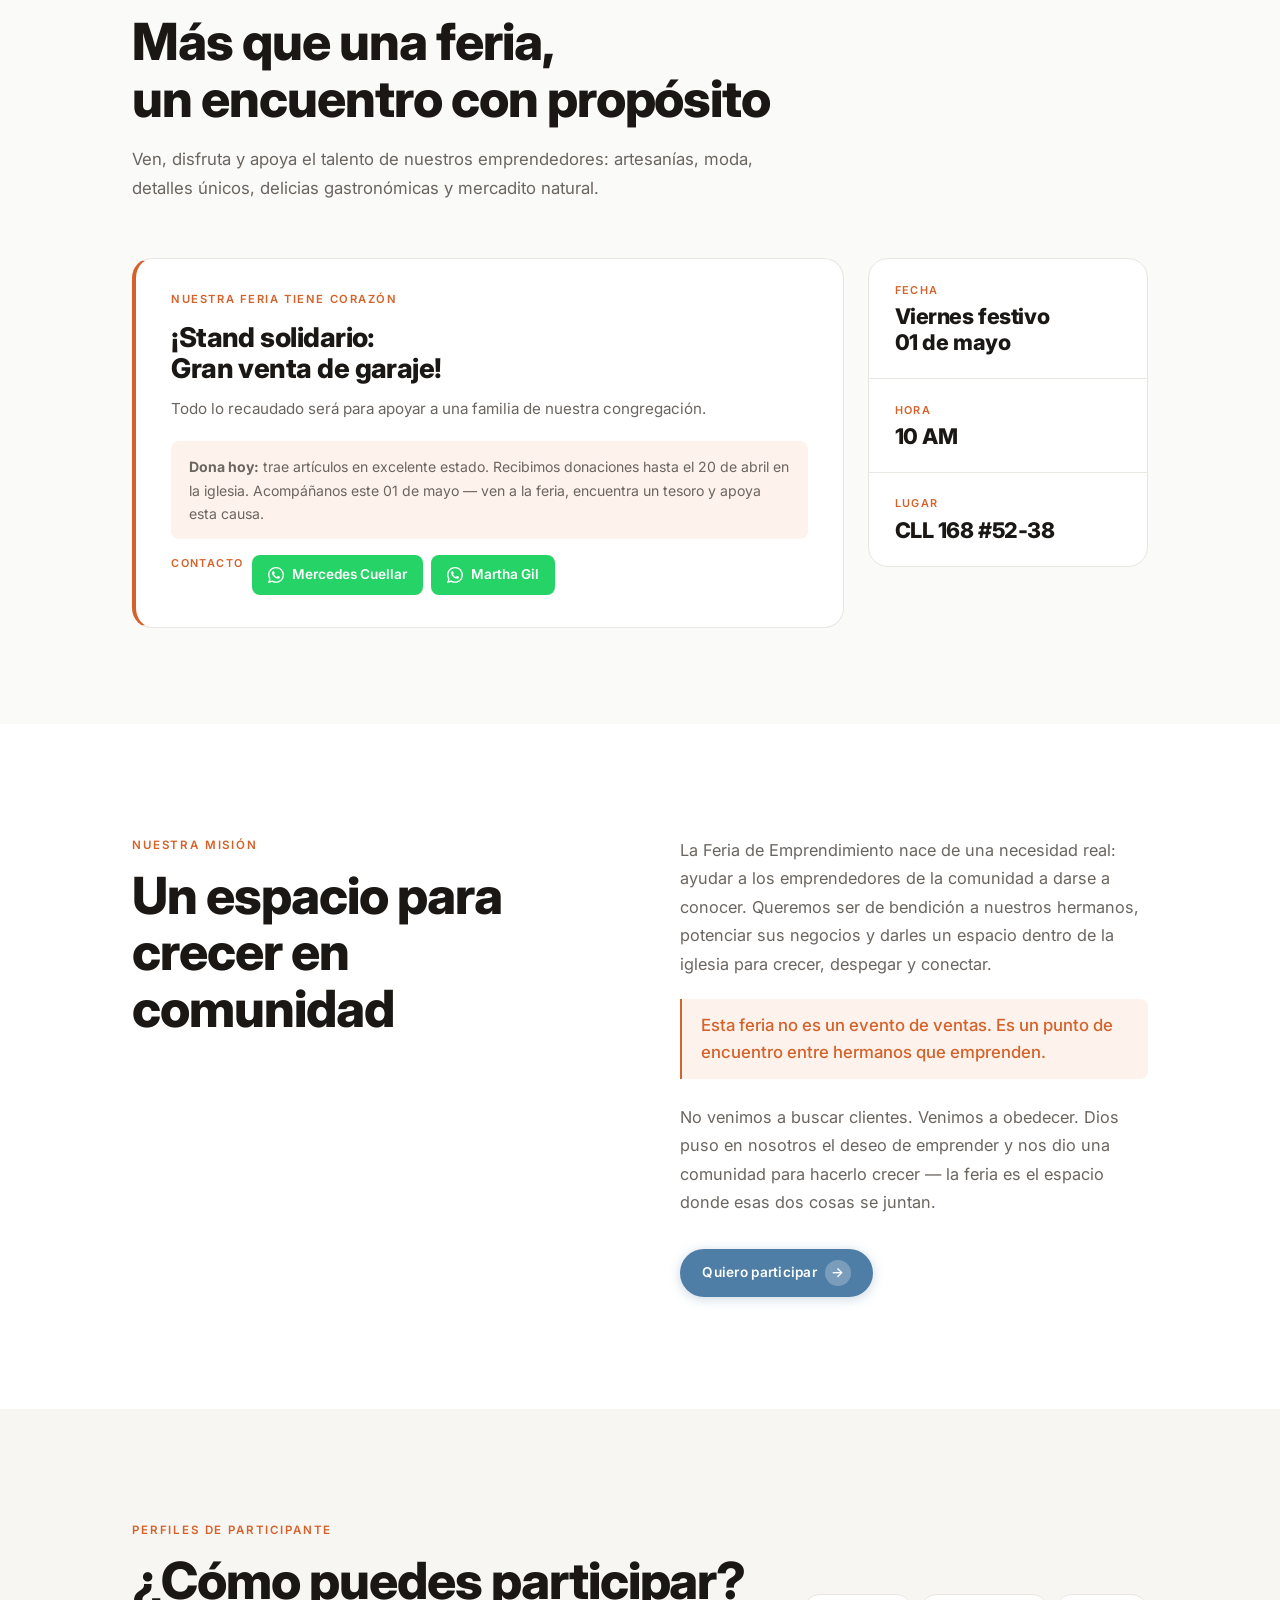
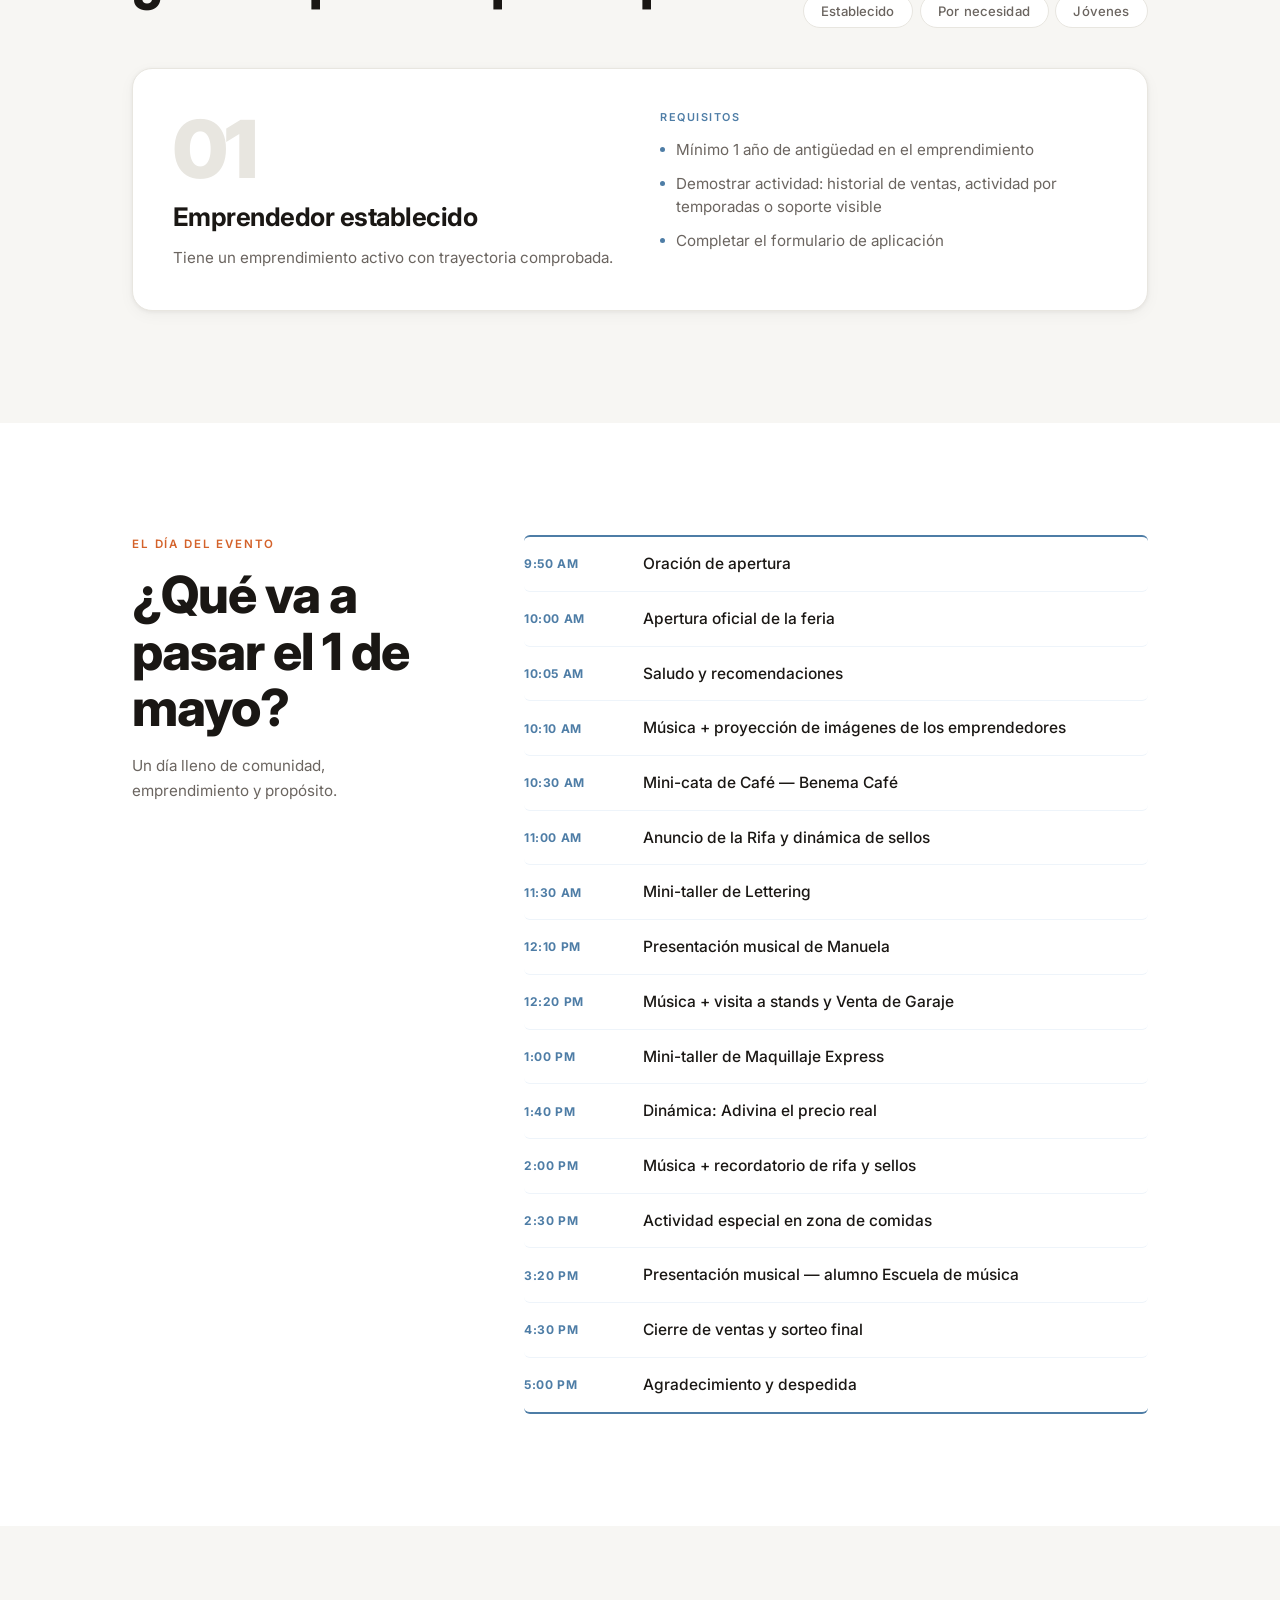
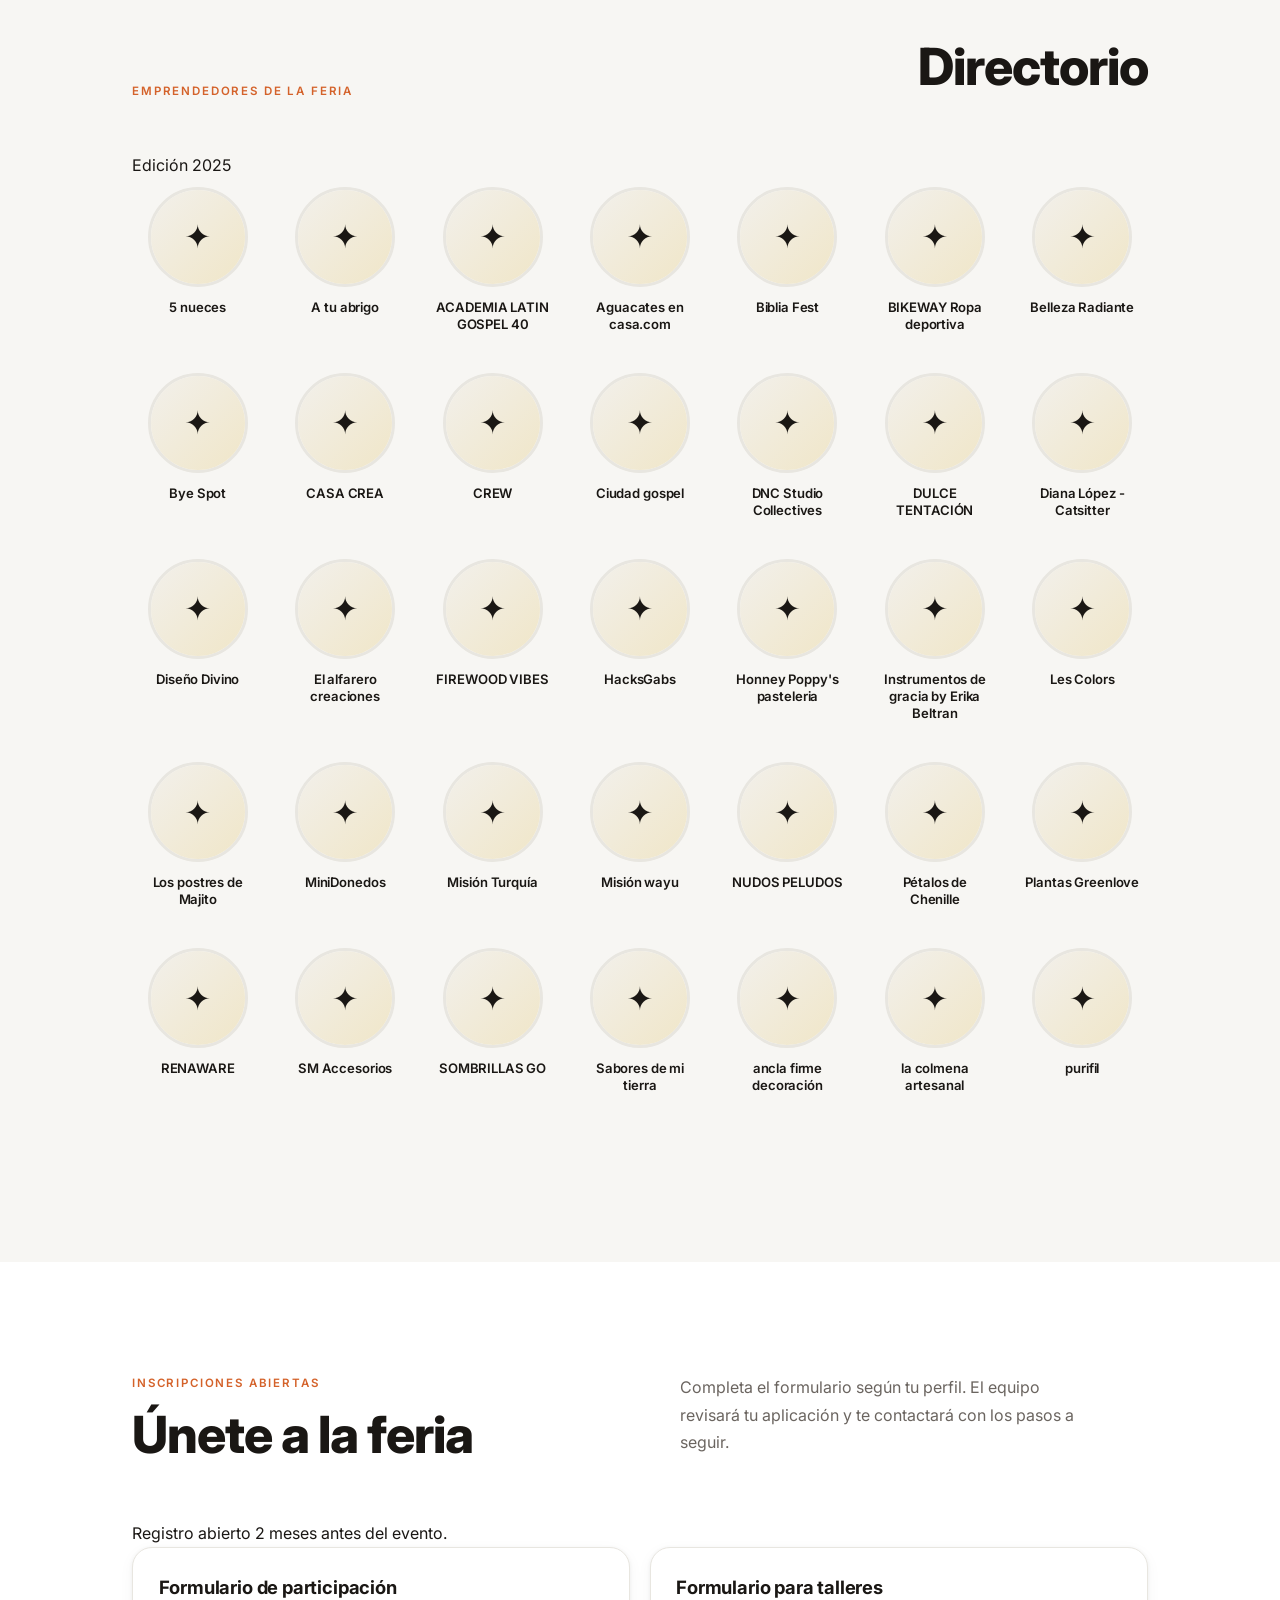
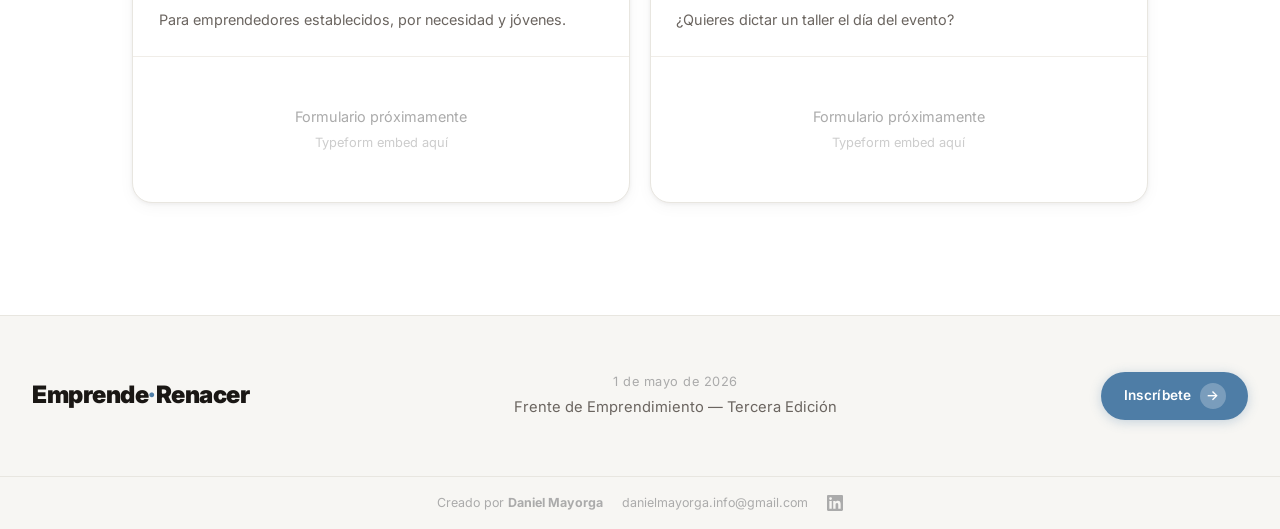
==== commit d55f8b16: "4 mejoras: cronograma, rifa, Typeform popups, admin directorio - styles.css: estilos minimalistas pa" ====
--- a/index.html
+++ b/index.html
@@ -77,6 +77,59 @@
     <a href="#directorio" class="logo-strip-label">Emprendedores de esta edición →</a>
     <div class="logo-strip-track" id="logo-strip-track" aria-label="Logos de emprendimientos"></div>
   </div>
+
+  <!-- ══════════════════════════════════════════
+       RIFA — cards strip
+  ══════════════════════════════════════════ -->
+  <section id="rifa-strip">
+    <span class="rifa-strip-label">Actividades del día</span>
+    <div class="rifa-track-wrap">
+      <div class="rifa-track">
+
+        <!-- Card 1: Rifa -->
+        <div class="rifa-card">
+          <span class="rifa-card-icon">🎟️</span>
+          <div class="rifa-card-title">Participa por una rifa</div>
+          <p class="rifa-card-sub">¡Queremos premiarte por tus compras!</p>
+          <div class="rifa-pasos">
+            <div class="rifa-paso">
+              <span class="rifa-paso-num">1</span>
+              <span>Reclama tu cartón al entrar a la feria</span>
+            </div>
+            <div class="rifa-paso">
+              <span class="rifa-paso-num">2</span>
+              <span>Completa 5 sellos o firmas de los emprendedores</span>
+            </div>
+            <div class="rifa-paso">
+              <span class="rifa-paso-num">3</span>
+              <span>Regístrate en el link del evento en Lu.ma</span>
+            </div>
+            <div class="rifa-paso">
+              <span class="rifa-paso-num">4</span>
+              <span>Únete al canal de WhatsApp de la feria</span>
+            </div>
+          </div>
+          <p class="rifa-cta-text">¡Reclama tu ticket y participa en la rifa de premios por tus compras! 🛒</p>
+        </div>
+
+        <!-- Card 2: Talleres -->
+        <div class="rifa-card-plain">
+          <span class="rifa-card-plain-icon">🎨</span>
+          <div class="rifa-card-plain-title">Mini-talleres en vivo</div>
+          <p class="rifa-card-plain-text">Lettering, Maquillaje Express, Mini-cata de Café y más. ¡Sin costo adicional!</p>
+          <a href="#cronograma" class="btn-cta">Ver cronograma <span class="btn-arrow">→</span></a>
+        </div>
+
+        <!-- Card 3: Stand solidario -->
+        <div class="rifa-card-plain">
+          <span class="rifa-card-plain-icon">🤝</span>
+          <div class="rifa-card-plain-title">Stand solidario</div>
+          <p class="rifa-card-plain-text">Gran venta de garaje. Todo lo recaudado va a apoyar a una familia de nuestra congregación.</p>
+        </div>
+
+      </div>
+    </div>
+  </section>
 
   <!-- ══════════════════════════════════════════
        INFO DEL EVENTO
@@ -459,6 +512,47 @@
           const el = document.getElementById('hero-cta');
           if (el) el.firstChild.textContent = config.cta_texto + ' ';
         }
+
+        // Typeform popups — solo si hay IDs configurados
+        let tfLoaded = false;
+        function cargarTFScript() {
+          if (tfLoaded) return;
+          tfLoaded = true;
+          const s = document.createElement('script');
+          s.src = '//embed.typeform.com/next/embed.js';
+          document.body.appendChild(s);
+        }
+
+        const aplId = config.typeform_aplicacion;
+        const talId = config.typeform_talleres;
+
+        if (aplId) {
+          const el = document.getElementById('form-aplicacion');
+          if (el) {
+            el.innerHTML =
+              '<div class="form-btn-wrap">'
+              + '<button data-tf-popup="' + aplId + '" data-tf-opacity="100" data-tf-size="100" class="btn-typeform">'
+              + '📋 Abrir formulario de aplicación'
+              + '</button>'
+              + '<p class="form-btn-hint">Se abre un formulario en una ventana emergente.</p>'
+              + '</div>';
+          }
+          cargarTFScript();
+        }
+
+        if (talId) {
+          const el = document.getElementById('form-talleres');
+          if (el) {
+            el.innerHTML =
+              '<div class="form-btn-wrap">'
+              + '<button data-tf-popup="' + talId + '" data-tf-opacity="100" data-tf-size="100" class="btn-typeform">'
+              + '🎨 Abrir formulario de talleres'
+              + '</button>'
+              + '<p class="form-btn-hint">Se abre un formulario en una ventana emergente.</p>'
+              + '</div>';
+          }
+          cargarTFScript();
+        }
       } catch(e) {}
     }
 
--- a/styles.css
+++ b/styles.css
@@ -455,6 +455,194 @@
 }
 
 /* ══════════════════════════════════════════════════════════
+   RIFA — cards strip debajo del logo strip
+══════════════════════════════════════════════════════════ */
+#rifa-strip {
+  background: var(--bg-base);
+  padding: 2.5rem 2rem;
+  border-bottom: 1px solid var(--border);
+  overflow: hidden;
+}
+.rifa-strip-label {
+  font-family: var(--font-ui);
+  font-size: 0.72rem;
+  font-weight: 600;
+  letter-spacing: 0.1em;
+  text-transform: uppercase;
+  color: var(--naranja);
+  display: block;
+  margin-bottom: 1.2rem;
+}
+.rifa-track-wrap {
+  position: relative;
+}
+.rifa-track {
+  display: flex;
+  gap: 1rem;
+  overflow-x: auto;
+  scroll-snap-type: x mandatory;
+  -webkit-overflow-scrolling: touch;
+  scrollbar-width: none;
+  padding-bottom: 4px;
+}
+.rifa-track::-webkit-scrollbar { display: none; }
+
+.rifa-card {
+  flex-shrink: 0;
+  scroll-snap-align: start;
+  width: min(460px, 85vw);
+  background: linear-gradient(135deg, var(--terracota) 0%, var(--terracota-dark) 100%);
+  border-radius: 16px;
+  padding: 2rem 2rem 1.8rem;
+  color: #fff;
+  position: relative;
+  overflow: hidden;
+}
+.rifa-card::before {
+  content: '';
+  position: absolute;
+  top: -40px; right: -40px;
+  width: 180px; height: 180px;
+  border-radius: 50%;
+  background: rgba(255,255,255,0.06);
+}
+.rifa-card::after {
+  content: '';
+  position: absolute;
+  bottom: -50px; left: -20px;
+  width: 140px; height: 140px;
+  border-radius: 50%;
+  background: rgba(255,255,255,0.04);
+}
+.rifa-card-icon {
+  font-size: 2rem;
+  margin-bottom: 0.8rem;
+  display: block;
+}
+.rifa-card-title {
+  font-family: var(--font-body);
+  font-size: 1.5rem;
+  font-weight: 800;
+  letter-spacing: -0.02em;
+  line-height: 1.15;
+  margin-bottom: 0.4rem;
+}
+.rifa-card-sub {
+  font-size: 0.88rem;
+  color: rgba(255,255,255,0.75);
+  margin-bottom: 1.4rem;
+  line-height: 1.5;
+}
+.rifa-pasos {
+  display: flex;
+  flex-direction: column;
+  gap: 0.7rem;
+  margin-bottom: 1.4rem;
+  position: relative;
+  z-index: 1;
+}
+.rifa-paso {
+  display: flex;
+  align-items: flex-start;
+  gap: 0.75rem;
+  font-size: 0.9rem;
+  line-height: 1.45;
+  color: rgba(255,255,255,0.92);
+}
+.rifa-paso-num {
+  width: 22px; height: 22px;
+  border-radius: 50%;
+  background: rgba(255,255,255,0.2);
+  display: flex;
+  align-items: center;
+  justify-content: center;
+  font-size: 0.7rem;
+  font-weight: 700;
+  flex-shrink: 0;
+  margin-top: 1px;
+}
+.rifa-cta-text {
+  font-size: 0.82rem;
+  font-weight: 600;
+  color: rgba(255,255,255,0.65);
+  border-top: 1px solid rgba(255,255,255,0.15);
+  padding-top: 1rem;
+  position: relative;
+  z-index: 1;
+}
+
+/* Card "más info" placeholder */
+.rifa-card-plain {
+  flex-shrink: 0;
+  scroll-snap-align: start;
+  width: min(300px, 70vw);
+  background: var(--bg-section);
+  border: 1px solid var(--border);
+  border-radius: 16px;
+  padding: 2rem;
+  display: flex;
+  flex-direction: column;
+  justify-content: center;
+  align-items: flex-start;
+  gap: 0.5rem;
+}
+.rifa-card-plain-icon { font-size: 1.6rem; }
+.rifa-card-plain-title {
+  font-size: 1.05rem;
+  font-weight: 700;
+  color: var(--text-primary);
+  letter-spacing: -0.01em;
+}
+.rifa-card-plain-text {
+  font-size: 0.88rem;
+  color: var(--text-secondary);
+  line-height: 1.5;
+}
+.rifa-card-plain .btn-cta {
+  margin-top: 0.8rem;
+  font-size: 0.82rem;
+  padding: 0.55rem 1.1rem;
+}
+
+/* ══════════════════════════════════════════════════════════
+   FORMULARIO — botón popup Typeform
+══════════════════════════════════════════════════════════ */
+.form-btn-wrap {
+  padding: 2.5rem 1.6rem;
+  display: flex;
+  flex-direction: column;
+  align-items: center;
+  gap: 0.8rem;
+}
+.btn-typeform {
+  display: inline-flex;
+  align-items: center;
+  gap: 0.6rem;
+  background: var(--terracota);
+  color: #fff;
+  border: none;
+  border-radius: var(--radius-btn);
+  padding: 0.75rem 1.6rem;
+  font-family: var(--font-ui);
+  font-size: 0.88rem;
+  font-weight: 600;
+  cursor: pointer;
+  transition: background 0.2s, transform 0.18s, box-shadow 0.2s;
+  box-shadow: 0 2px 12px rgba(78,125,166,0.3);
+  letter-spacing: 0.01em;
+}
+.btn-typeform:hover {
+  background: var(--terracota-dark);
+  transform: translateY(-1px);
+  box-shadow: 0 6px 20px rgba(78,125,166,0.35);
+}
+.form-btn-hint {
+  font-size: 0.78rem;
+  color: var(--text-dim);
+  text-align: center;
+}
+
+/* ══════════════════════════════════════════════════════════
    MISIÓN
 ══════════════════════════════════════════════════════════ */
 /* ══════════════════════════════════════════════════════════
@@ -726,11 +914,46 @@
   gap: 5rem;
   align-items: start;
 }
-.cronograma-fecha {
-  font-size: 0.9rem;
-  color: var(--text-dim);
-  margin-top: 0.3rem;
-}
+
+/* Items del cronograma (renderizados desde JSON) */
+.crono-lista { display: flex; flex-direction: column; }
+
+.crono-item {
+  display: grid;
+  grid-template-columns: 100px 1fr;
+  gap: 1.2rem;
+  padding: 1rem 0;
+  border-bottom: 1px solid var(--terracota-bg);
+  align-items: center;
+  transition: background 0.15s, padding-left 0.15s;
+  border-radius: 6px;
+}
+.crono-item:first-child {
+  border-top: 2px solid var(--terracota);
+}
+.crono-item:last-child {
+  border-bottom: 2px solid var(--terracota);
+}
+.crono-item:hover {
+  background: var(--terracota-bg);
+  padding-left: 0.7rem;
+}
+.crono-hora {
+  font-family: var(--font-ui);
+  font-size: 0.75rem;
+  font-weight: 700;
+  letter-spacing: 0.05em;
+  color: var(--terracota);
+  white-space: nowrap;
+}
+.crono-actividad {
+  font-size: 0.97rem;
+  font-weight: 500;
+  color: var(--text-primary);
+  line-height: 1.4;
+}
+
+/* Legacy timeline (por si acaso) */
 .timeline { display: flex; flex-direction: column; }
 .timeline-item {
   display: grid;
@@ -739,29 +962,9 @@
   padding: 1.2rem 0;
   border-bottom: 1px solid var(--border-dim);
   align-items: center;
-  transition: background 0.15s;
-  border-radius: 6px;
-}
-.timeline-item:first-child { border-top: 1px solid var(--border-dim); }
-.timeline-item:hover { background: var(--bg-section); padding-left: 0.8rem; margin-left: -0.8rem; }
-.timeline-hora {
-  font-family: var(--font-ui);
-  font-size: 0.78rem;
-  font-weight: 600;
-  letter-spacing: 0.04em;
-  color: var(--terracota);
-}
-.timeline-actividad {
-  font-size: 1rem;
-  font-weight: 500;
-  color: var(--text-primary);
-}
-.timeline-vacio {
-  font-size: 0.95rem;
-  font-style: italic;
-  color: var(--text-dim);
-  padding: 2rem 0;
-}
+}
+.timeline-hora { font-size: 0.78rem; font-weight: 600; color: var(--terracota); }
+.timeline-actividad { font-size: 1rem; font-weight: 500; color: var(--text-primary); }
 
 /* ══════════════════════════════════════════════════════════
    DIRECTORIO
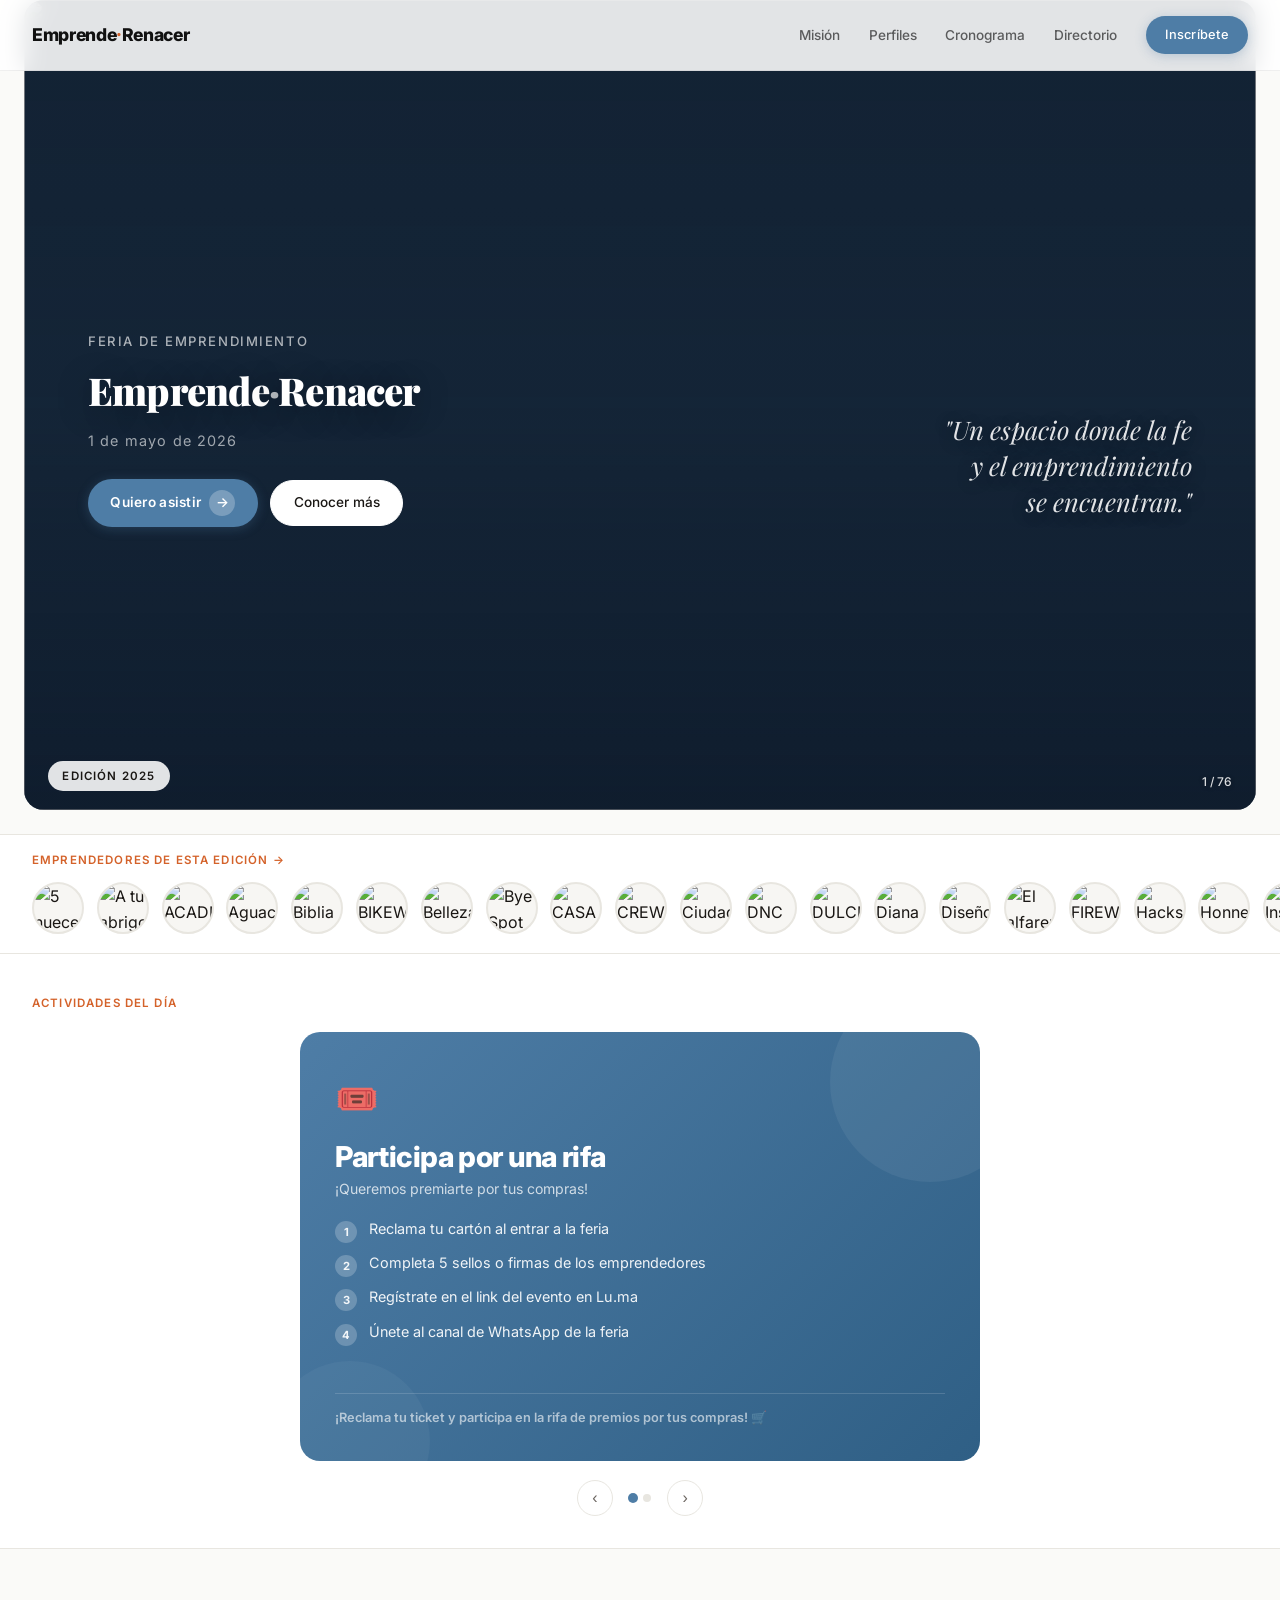
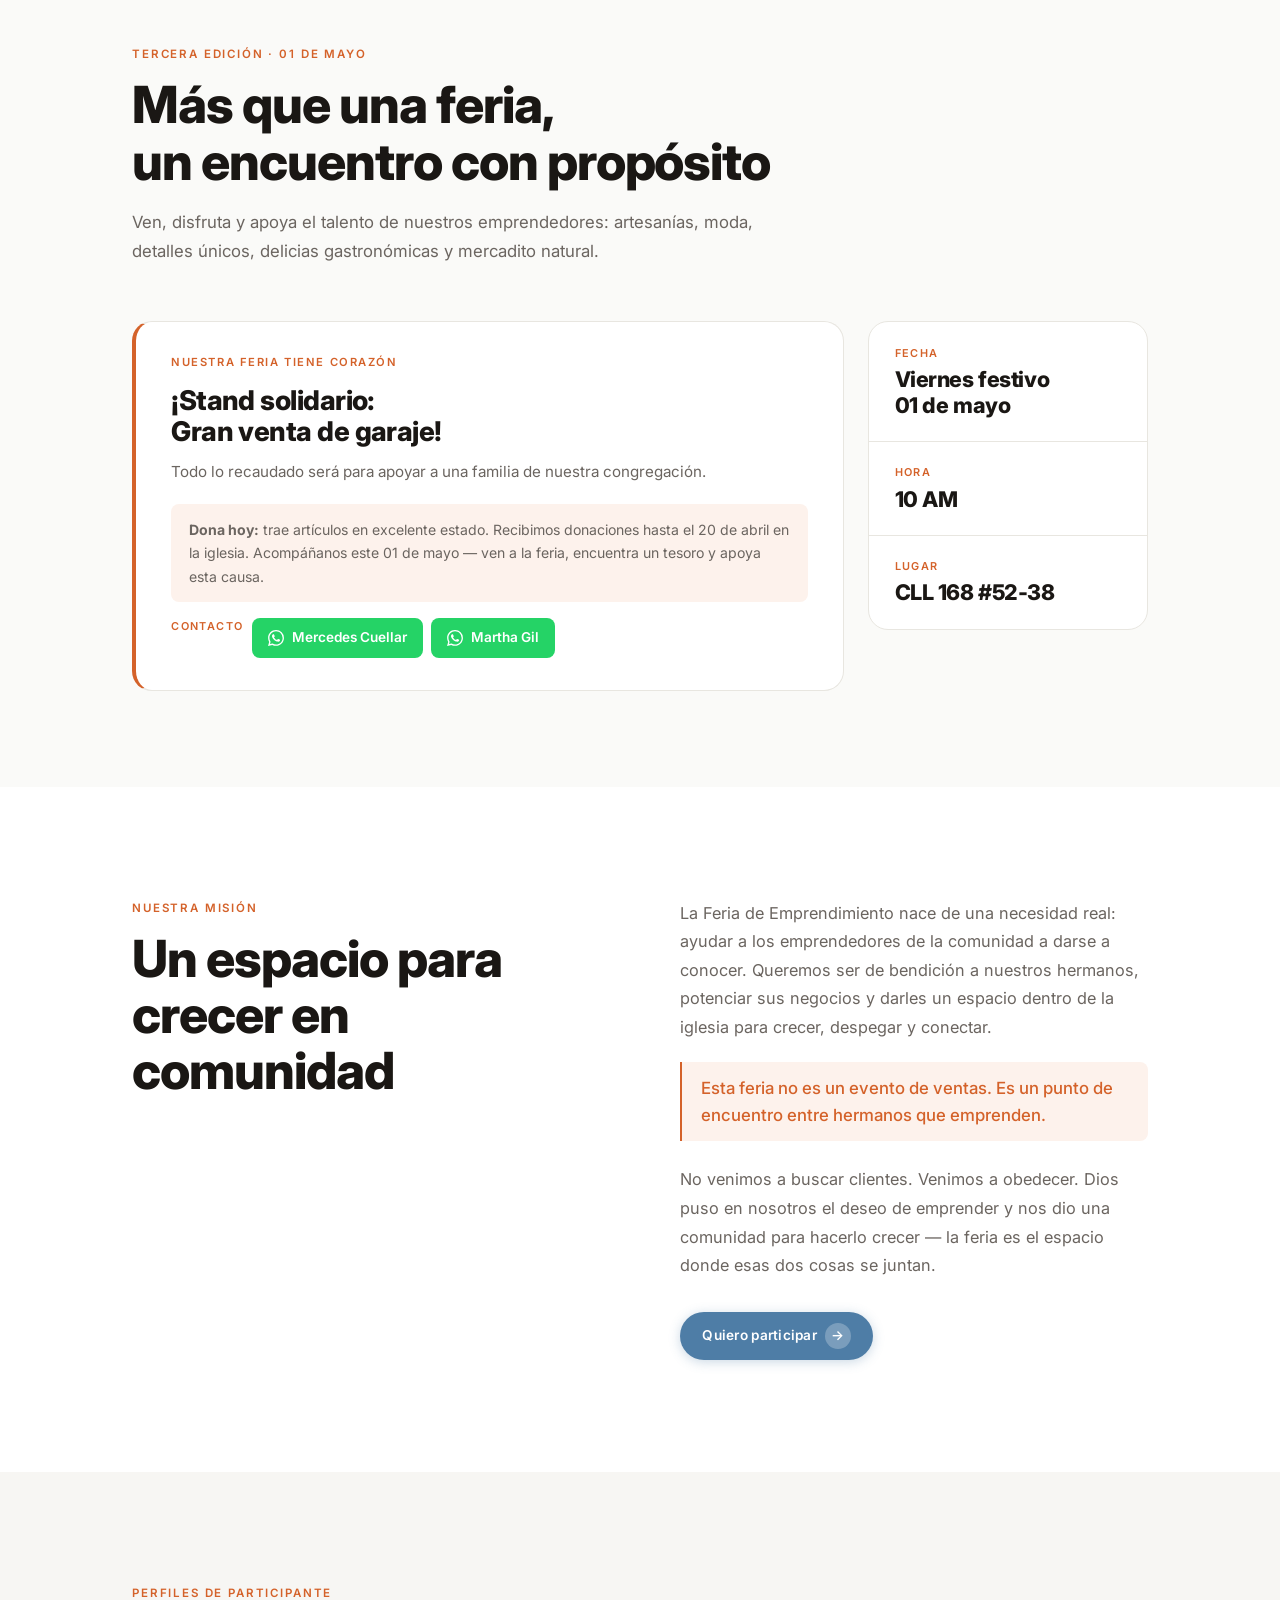
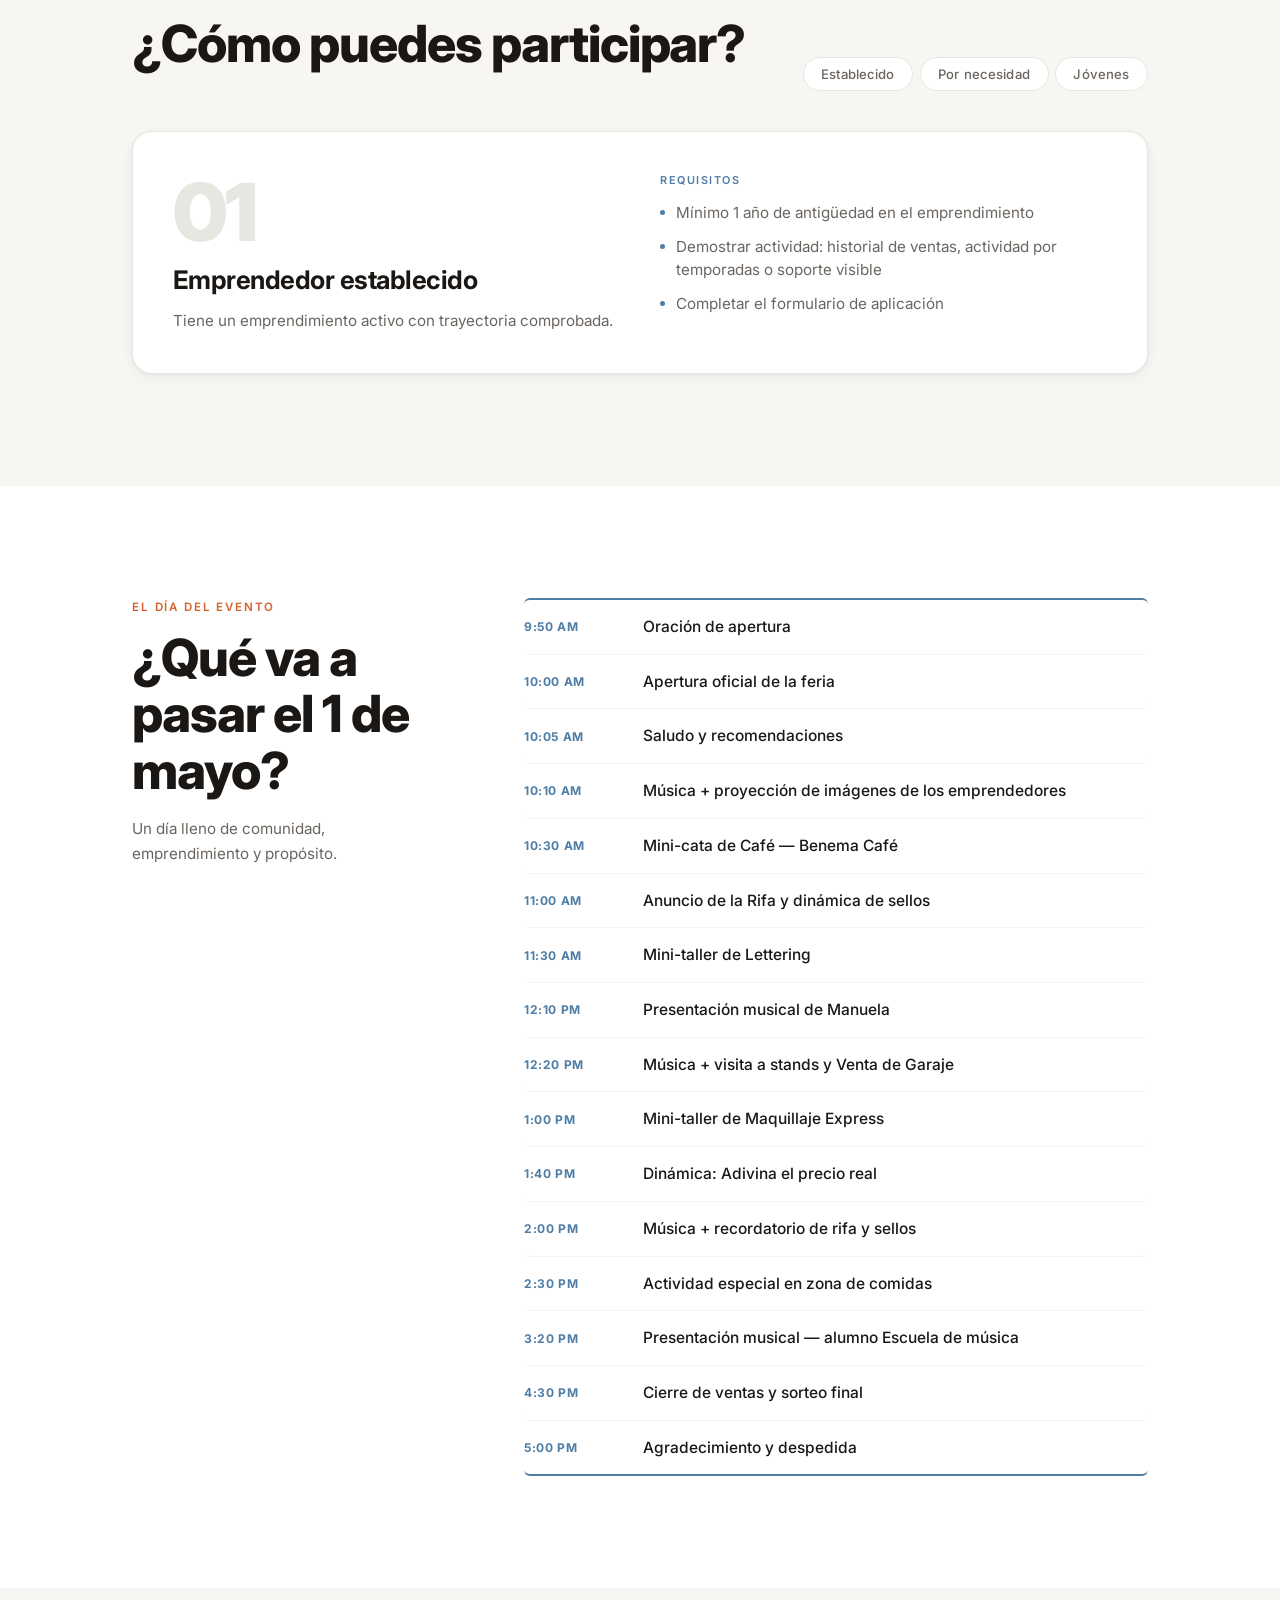
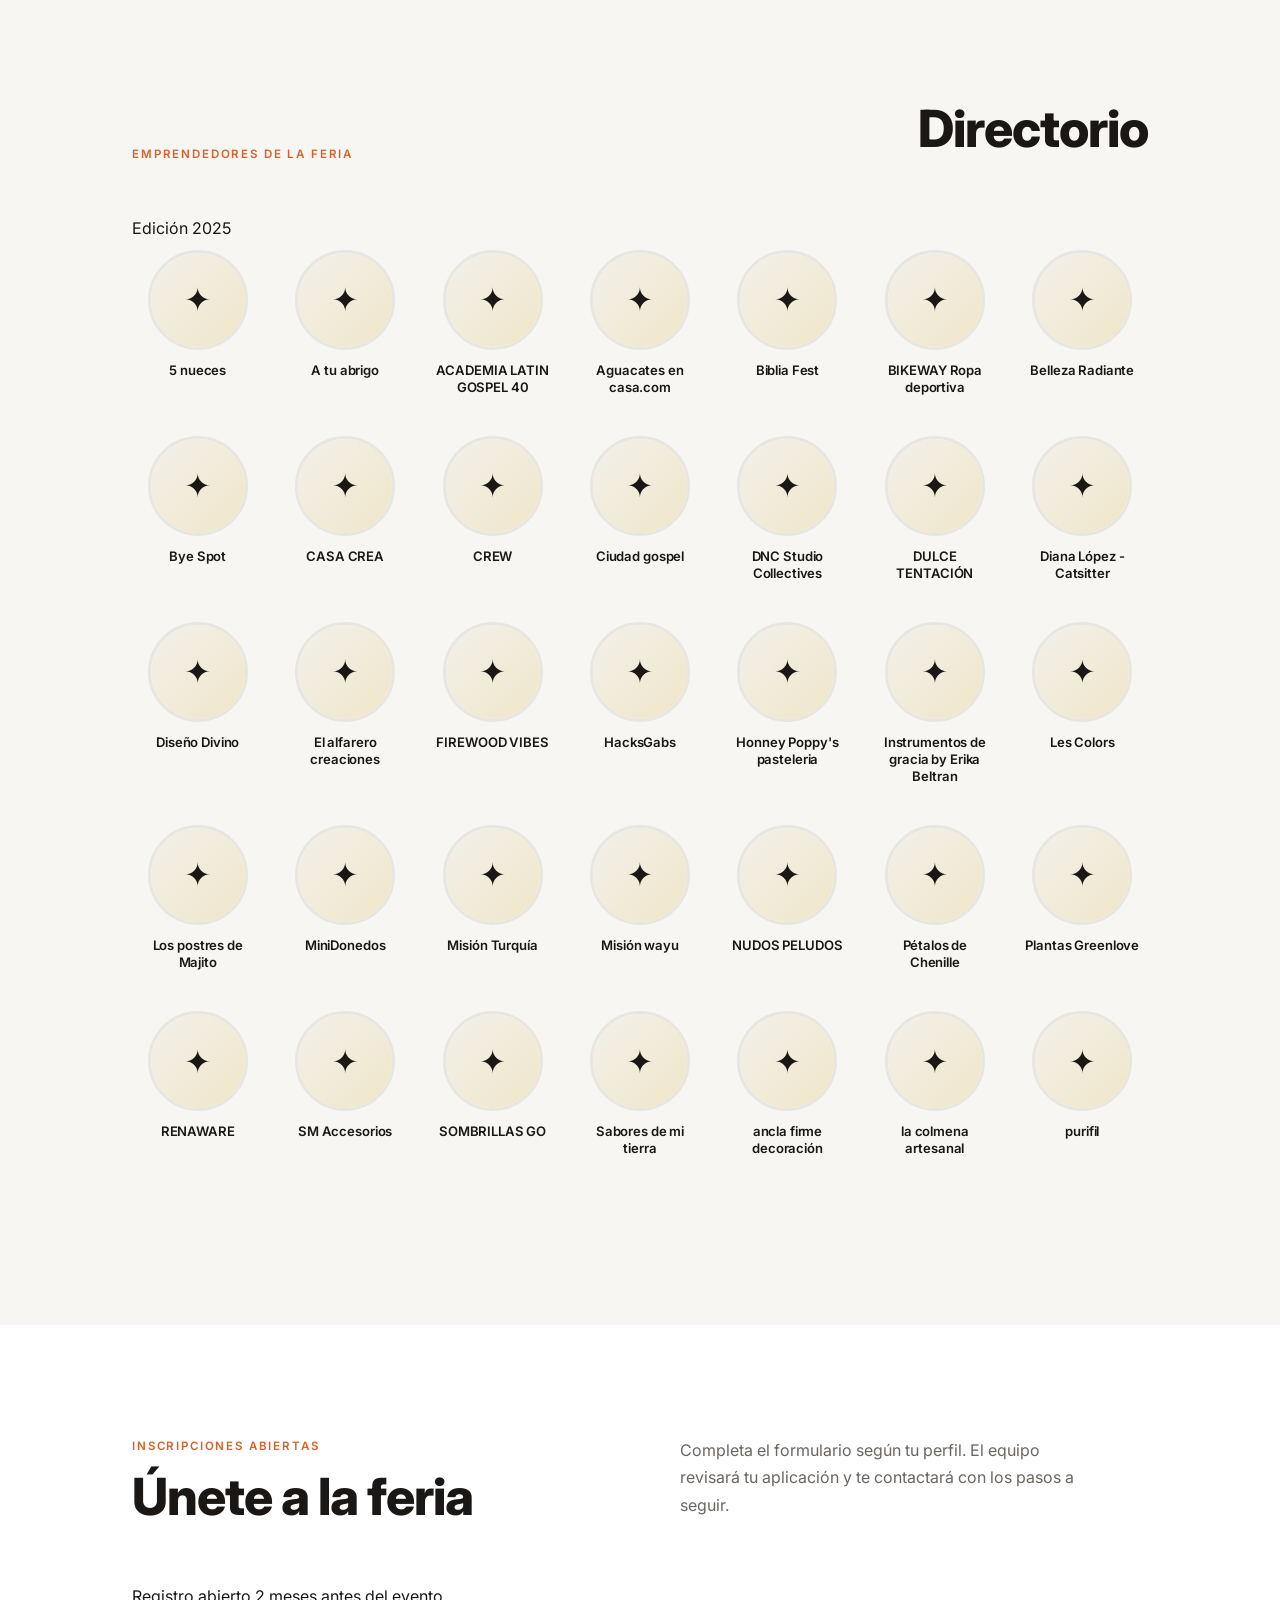
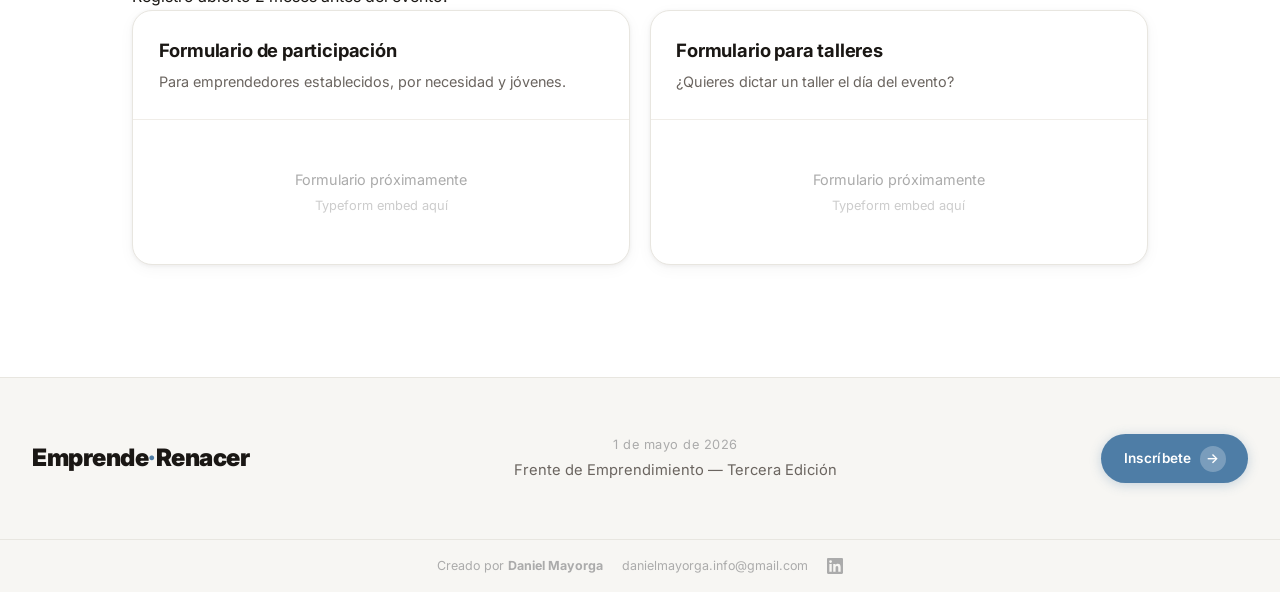
==== commit a2522216: "Carrusel rifa, cronograma fix, upload R2 desde admin - index.html + styles.css: sección rifa convert" ====
--- a/index.html
+++ b/index.html
@@ -79,55 +79,61 @@
   </div>
 
   <!-- ══════════════════════════════════════════
-       RIFA — cards strip
+       RIFA — carrusel de slides
   ══════════════════════════════════════════ -->
   <section id="rifa-strip">
     <span class="rifa-strip-label">Actividades del día</span>
-    <div class="rifa-track-wrap">
-      <div class="rifa-track">
-
-        <!-- Card 1: Rifa -->
-        <div class="rifa-card">
-          <span class="rifa-card-icon">🎟️</span>
-          <div class="rifa-card-title">Participa por una rifa</div>
-          <p class="rifa-card-sub">¡Queremos premiarte por tus compras!</p>
-          <div class="rifa-pasos">
-            <div class="rifa-paso">
-              <span class="rifa-paso-num">1</span>
-              <span>Reclama tu cartón al entrar a la feria</span>
+
+    <div class="rifa-carousel" id="rifa-carousel">
+      <div class="rifa-slides" id="rifa-slides">
+
+        <!-- Slide 1: Rifa -->
+        <div class="rifa-slide rifa-slide-rifa">
+          <div class="rifa-slide-top">
+            <span class="rifa-slide-icon">🎟️</span>
+            <div class="rifa-slide-title">Participa por una rifa</div>
+            <p class="rifa-slide-sub">¡Queremos premiarte por tus compras!</p>
+            <div class="rifa-pasos">
+              <div class="rifa-paso"><span class="rifa-paso-num">1</span><span>Reclama tu cartón al entrar a la feria</span></div>
+              <div class="rifa-paso"><span class="rifa-paso-num">2</span><span>Completa 5 sellos o firmas de los emprendedores</span></div>
+              <div class="rifa-paso"><span class="rifa-paso-num">3</span><span>Regístrate en el link del evento en Lu.ma</span></div>
+              <div class="rifa-paso"><span class="rifa-paso-num">4</span><span>Únete al canal de WhatsApp de la feria</span></div>
             </div>
-            <div class="rifa-paso">
-              <span class="rifa-paso-num">2</span>
-              <span>Completa 5 sellos o firmas de los emprendedores</span>
+          </div>
+          <div class="rifa-slide-footer">¡Reclama tu ticket y participa en la rifa de premios por tus compras! 🛒</div>
+        </div>
+
+        <!-- Slide 2: Stand solidario -->
+        <div class="rifa-slide rifa-slide-stand">
+          <div class="rifa-slide-top">
+            <span class="rifa-slide-icon">🤝</span>
+            <div class="rifa-slide-title">Stand solidario</div>
+            <p class="rifa-slide-sub">Gran venta de garaje con corazón</p>
+            <div class="stand-info">
+              <p>Todo lo recaudado será para apoyar a una familia de nuestra congregación.</p>
+              <div class="stand-dona">
+                <strong>¡Dona hoy!</strong> Trae artículos en excelente estado. Recibimos donaciones hasta el 20 de abril en la iglesia. Ven el 01 de mayo, encuentra un tesoro y apoya esta causa.
+              </div>
+              <div class="stand-wa-row">
+                <a href="https://wa.me/573138913217" target="_blank" class="stand-wa-btn">📱 Mercedes Cuellar</a>
+                <a href="https://wa.me/573107863801" target="_blank" class="stand-wa-btn">📱 Martha Gil</a>
+              </div>
             </div>
-            <div class="rifa-paso">
-              <span class="rifa-paso-num">3</span>
-              <span>Regístrate en el link del evento en Lu.ma</span>
-            </div>
-            <div class="rifa-paso">
-              <span class="rifa-paso-num">4</span>
-              <span>Únete al canal de WhatsApp de la feria</span>
-            </div>
-          </div>
-          <p class="rifa-cta-text">¡Reclama tu ticket y participa en la rifa de premios por tus compras! 🛒</p>
-        </div>
-
-        <!-- Card 2: Talleres -->
-        <div class="rifa-card-plain">
-          <span class="rifa-card-plain-icon">🎨</span>
-          <div class="rifa-card-plain-title">Mini-talleres en vivo</div>
-          <p class="rifa-card-plain-text">Lettering, Maquillaje Express, Mini-cata de Café y más. ¡Sin costo adicional!</p>
-          <a href="#cronograma" class="btn-cta">Ver cronograma <span class="btn-arrow">→</span></a>
-        </div>
-
-        <!-- Card 3: Stand solidario -->
-        <div class="rifa-card-plain">
-          <span class="rifa-card-plain-icon">🤝</span>
-          <div class="rifa-card-plain-title">Stand solidario</div>
-          <p class="rifa-card-plain-text">Gran venta de garaje. Todo lo recaudado va a apoyar a una familia de nuestra congregación.</p>
-        </div>
-
-      </div>
+          </div>
+          <div class="rifa-slide-footer">Nuestra feria tiene corazón 🧡</div>
+        </div>
+
+      </div>
+    </div>
+
+    <!-- Controles -->
+    <div class="rifa-controls">
+      <button class="rifa-arrow-btn" id="rifa-prev" aria-label="Anterior">‹</button>
+      <div class="rifa-dots" id="rifa-dots">
+        <button class="rifa-dot active" onclick="irRifaSlide(0)"></button>
+        <button class="rifa-dot" onclick="irRifaSlide(1)"></button>
+      </div>
+      <button class="rifa-arrow-btn" id="rifa-next" aria-label="Siguiente">›</button>
     </div>
   </section>
 
@@ -691,6 +697,42 @@
       } catch(e) {}
     }
 
+    // ── Carrusel rifa ─────────────────────────────────────
+    (function() {
+      const slides  = document.getElementById('rifa-slides');
+      const dots    = document.querySelectorAll('.rifa-dot');
+      const total   = 2;
+      let actual    = 0;
+      let timer;
+
+      function irRifaSlide(idx) {
+        actual = (idx + total) % total;
+        slides.style.transform = 'translateX(-' + (actual * 100) + '%)';
+        dots.forEach((d, i) => d.classList.toggle('active', i === actual));
+        reiniciarRifaTimer();
+      }
+
+      window.irRifaSlide = irRifaSlide;
+
+      function reiniciarRifaTimer() {
+        clearInterval(timer);
+        timer = setInterval(() => irRifaSlide(actual + 1), 6000);
+      }
+
+      document.getElementById('rifa-prev').addEventListener('click', () => irRifaSlide(actual - 1));
+      document.getElementById('rifa-next').addEventListener('click', () => irRifaSlide(actual + 1));
+
+      // Swipe táctil
+      let tx = 0;
+      slides.addEventListener('touchstart', e => { tx = e.touches[0].clientX; }, { passive: true });
+      slides.addEventListener('touchend',   e => {
+        const d = tx - e.changedTouches[0].clientX;
+        if (Math.abs(d) > 40) irRifaSlide(actual + (d > 0 ? 1 : -1));
+      }, { passive: true });
+
+      reiniciarRifaTimer();
+    })();
+
     cargarConfig();
     cargarCronograma();
     cargarDirectorio();
--- a/styles.css
+++ b/styles.css
@@ -455,13 +455,12 @@
 }
 
 /* ══════════════════════════════════════════════════════════
-   RIFA — cards strip debajo del logo strip
+   RIFA — carrusel de slides (reemplaza cards strip)
 ══════════════════════════════════════════════════════════ */
 #rifa-strip {
   background: var(--bg-base);
-  padding: 2.5rem 2rem;
+  padding: 2.5rem 2rem 2rem;
   border-bottom: 1px solid var(--border);
-  overflow: hidden;
 }
 .rifa-strip-label {
   font-family: var(--font-ui);
@@ -473,71 +472,100 @@
   display: block;
   margin-bottom: 1.2rem;
 }
-.rifa-track-wrap {
-  position: relative;
-}
-.rifa-track {
-  display: flex;
-  gap: 1rem;
-  overflow-x: auto;
-  scroll-snap-type: x mandatory;
-  -webkit-overflow-scrolling: touch;
-  scrollbar-width: none;
-  padding-bottom: 4px;
-}
-.rifa-track::-webkit-scrollbar { display: none; }
-
-.rifa-card {
-  flex-shrink: 0;
-  scroll-snap-align: start;
-  width: min(460px, 85vw);
-  background: linear-gradient(135deg, var(--terracota) 0%, var(--terracota-dark) 100%);
-  border-radius: 16px;
-  padding: 2rem 2rem 1.8rem;
-  color: #fff;
+
+/* Carrusel wrapper */
+.rifa-carousel {
   position: relative;
   overflow: hidden;
-}
-.rifa-card::before {
+  border-radius: 20px;
+  max-width: 680px;
+  margin: 0 auto;
+}
+.rifa-slides {
+  display: flex;
+  transition: transform 0.5s cubic-bezier(0.4, 0, 0.2, 1);
+  will-change: transform;
+}
+
+/* Slide base */
+.rifa-slide {
+  flex-shrink: 0;
+  width: 100%;
+  padding: 2.4rem 2.2rem 2rem;
+  min-height: 340px;
+  display: flex;
+  flex-direction: column;
+  justify-content: space-between;
+  position: relative;
+  overflow: hidden;
+  box-sizing: border-box;
+}
+
+/* Slide 1 — Rifa (azul) */
+.rifa-slide-rifa {
+  background: linear-gradient(135deg, var(--terracota) 0%, var(--terracota-dark) 100%);
+  color: #fff;
+}
+.rifa-slide-rifa::before {
   content: '';
   position: absolute;
-  top: -40px; right: -40px;
-  width: 180px; height: 180px;
+  top: -50px; right: -50px;
+  width: 200px; height: 200px;
   border-radius: 50%;
   background: rgba(255,255,255,0.06);
-}
-.rifa-card::after {
+  pointer-events: none;
+}
+.rifa-slide-rifa::after {
   content: '';
   position: absolute;
-  bottom: -50px; left: -20px;
-  width: 140px; height: 140px;
+  bottom: -60px; left: -30px;
+  width: 160px; height: 160px;
   border-radius: 50%;
   background: rgba(255,255,255,0.04);
-}
-.rifa-card-icon {
-  font-size: 2rem;
-  margin-bottom: 0.8rem;
+  pointer-events: none;
+}
+
+/* Slide 2 — Stand solidario (naranja cálido) */
+.rifa-slide-stand {
+  background: linear-gradient(135deg, var(--naranja) 0%, #b54b1a 100%);
+  color: #fff;
+}
+.rifa-slide-stand::before {
+  content: '';
+  position: absolute;
+  top: -50px; right: -50px;
+  width: 200px; height: 200px;
+  border-radius: 50%;
+  background: rgba(255,255,255,0.06);
+  pointer-events: none;
+}
+
+/* Contenido de slides */
+.rifa-slide-top { position: relative; z-index: 1; }
+.rifa-slide-icon {
+  font-size: 2.2rem;
+  margin-bottom: 0.9rem;
   display: block;
 }
-.rifa-card-title {
+.rifa-slide-title {
   font-family: var(--font-body);
-  font-size: 1.5rem;
+  font-size: clamp(1.4rem, 3vw, 1.8rem);
   font-weight: 800;
   letter-spacing: -0.02em;
-  line-height: 1.15;
-  margin-bottom: 0.4rem;
-}
-.rifa-card-sub {
+  line-height: 1.1;
+  margin-bottom: 0.35rem;
+}
+.rifa-slide-sub {
   font-size: 0.88rem;
   color: rgba(255,255,255,0.75);
-  margin-bottom: 1.4rem;
   line-height: 1.5;
 }
+
 .rifa-pasos {
   display: flex;
   flex-direction: column;
-  gap: 0.7rem;
-  margin-bottom: 1.4rem;
+  gap: 0.65rem;
+  margin-top: 1.2rem;
   position: relative;
   z-index: 1;
 }
@@ -552,56 +580,108 @@
 .rifa-paso-num {
   width: 22px; height: 22px;
   border-radius: 50%;
-  background: rgba(255,255,255,0.2);
+  background: rgba(255,255,255,0.22);
   display: flex;
   align-items: center;
   justify-content: center;
   font-size: 0.7rem;
   font-weight: 700;
   flex-shrink: 0;
-  margin-top: 1px;
-}
-.rifa-cta-text {
+  margin-top: 2px;
+}
+
+/* Stand slide content */
+.stand-info {
+  margin-top: 1.2rem;
+  position: relative;
+  z-index: 1;
+}
+.stand-info p {
+  font-size: 0.95rem;
+  color: rgba(255,255,255,0.88);
+  line-height: 1.65;
+  margin-bottom: 0.8rem;
+}
+.stand-dona {
+  background: rgba(255,255,255,0.12);
+  border-radius: 10px;
+  padding: 0.85rem 1rem;
+  font-size: 0.85rem;
+  color: rgba(255,255,255,0.85);
+  line-height: 1.6;
+}
+.stand-wa-row {
+  display: flex;
+  flex-wrap: wrap;
+  gap: 0.5rem;
+  margin-top: 0.9rem;
+}
+.stand-wa-btn {
+  display: inline-flex;
+  align-items: center;
+  gap: 0.4rem;
+  background: rgba(255,255,255,0.18);
+  color: #fff;
   font-size: 0.82rem;
   font-weight: 600;
-  color: rgba(255,255,255,0.65);
+  padding: 0.45rem 0.9rem;
+  border-radius: 8px;
+  text-decoration: none;
+  transition: background 0.2s;
+}
+.stand-wa-btn:hover { background: rgba(255,255,255,0.28); }
+
+/* Footer de slide */
+.rifa-slide-footer {
+  font-size: 0.8rem;
+  font-weight: 600;
+  color: rgba(255,255,255,0.6);
   border-top: 1px solid rgba(255,255,255,0.15);
-  padding-top: 1rem;
+  padding-top: 0.9rem;
+  margin-top: 1rem;
   position: relative;
   z-index: 1;
 }
 
-/* Card "más info" placeholder */
-.rifa-card-plain {
-  flex-shrink: 0;
-  scroll-snap-align: start;
-  width: min(300px, 70vw);
-  background: var(--bg-section);
-  border: 1px solid var(--border);
-  border-radius: 16px;
-  padding: 2rem;
-  display: flex;
-  flex-direction: column;
+/* Controles del carrusel */
+.rifa-controls {
+  display: flex;
+  align-items: center;
   justify-content: center;
-  align-items: flex-start;
-  gap: 0.5rem;
-}
-.rifa-card-plain-icon { font-size: 1.6rem; }
-.rifa-card-plain-title {
-  font-size: 1.05rem;
-  font-weight: 700;
-  color: var(--text-primary);
-  letter-spacing: -0.01em;
-}
-.rifa-card-plain-text {
-  font-size: 0.88rem;
+  gap: 1rem;
+  margin-top: 1.2rem;
+}
+.rifa-dots {
+  display: flex;
+  gap: 0.4rem;
+}
+.rifa-dot {
+  width: 8px; height: 8px;
+  border-radius: 50%;
+  background: var(--border);
+  cursor: pointer;
+  transition: background 0.2s, transform 0.2s;
+  border: none;
+}
+.rifa-dot.active {
+  background: var(--terracota);
+  transform: scale(1.25);
+}
+.rifa-arrow-btn {
+  width: 36px; height: 36px;
+  border-radius: 50%;
+  border: 1.5px solid var(--border);
+  background: #fff;
+  cursor: pointer;
+  display: flex; align-items: center; justify-content: center;
+  font-size: 1rem;
   color: var(--text-secondary);
-  line-height: 1.5;
-}
-.rifa-card-plain .btn-cta {
-  margin-top: 0.8rem;
-  font-size: 0.82rem;
-  padding: 0.55rem 1.1rem;
+  transition: background 0.15s, border-color 0.15s, color 0.15s;
+}
+.rifa-arrow-btn:hover {
+  border-color: var(--terracota);
+  color: var(--terracota);
+  background: var(--terracota-bg);
 }
 
 /* ══════════════════════════════════════════════════════════
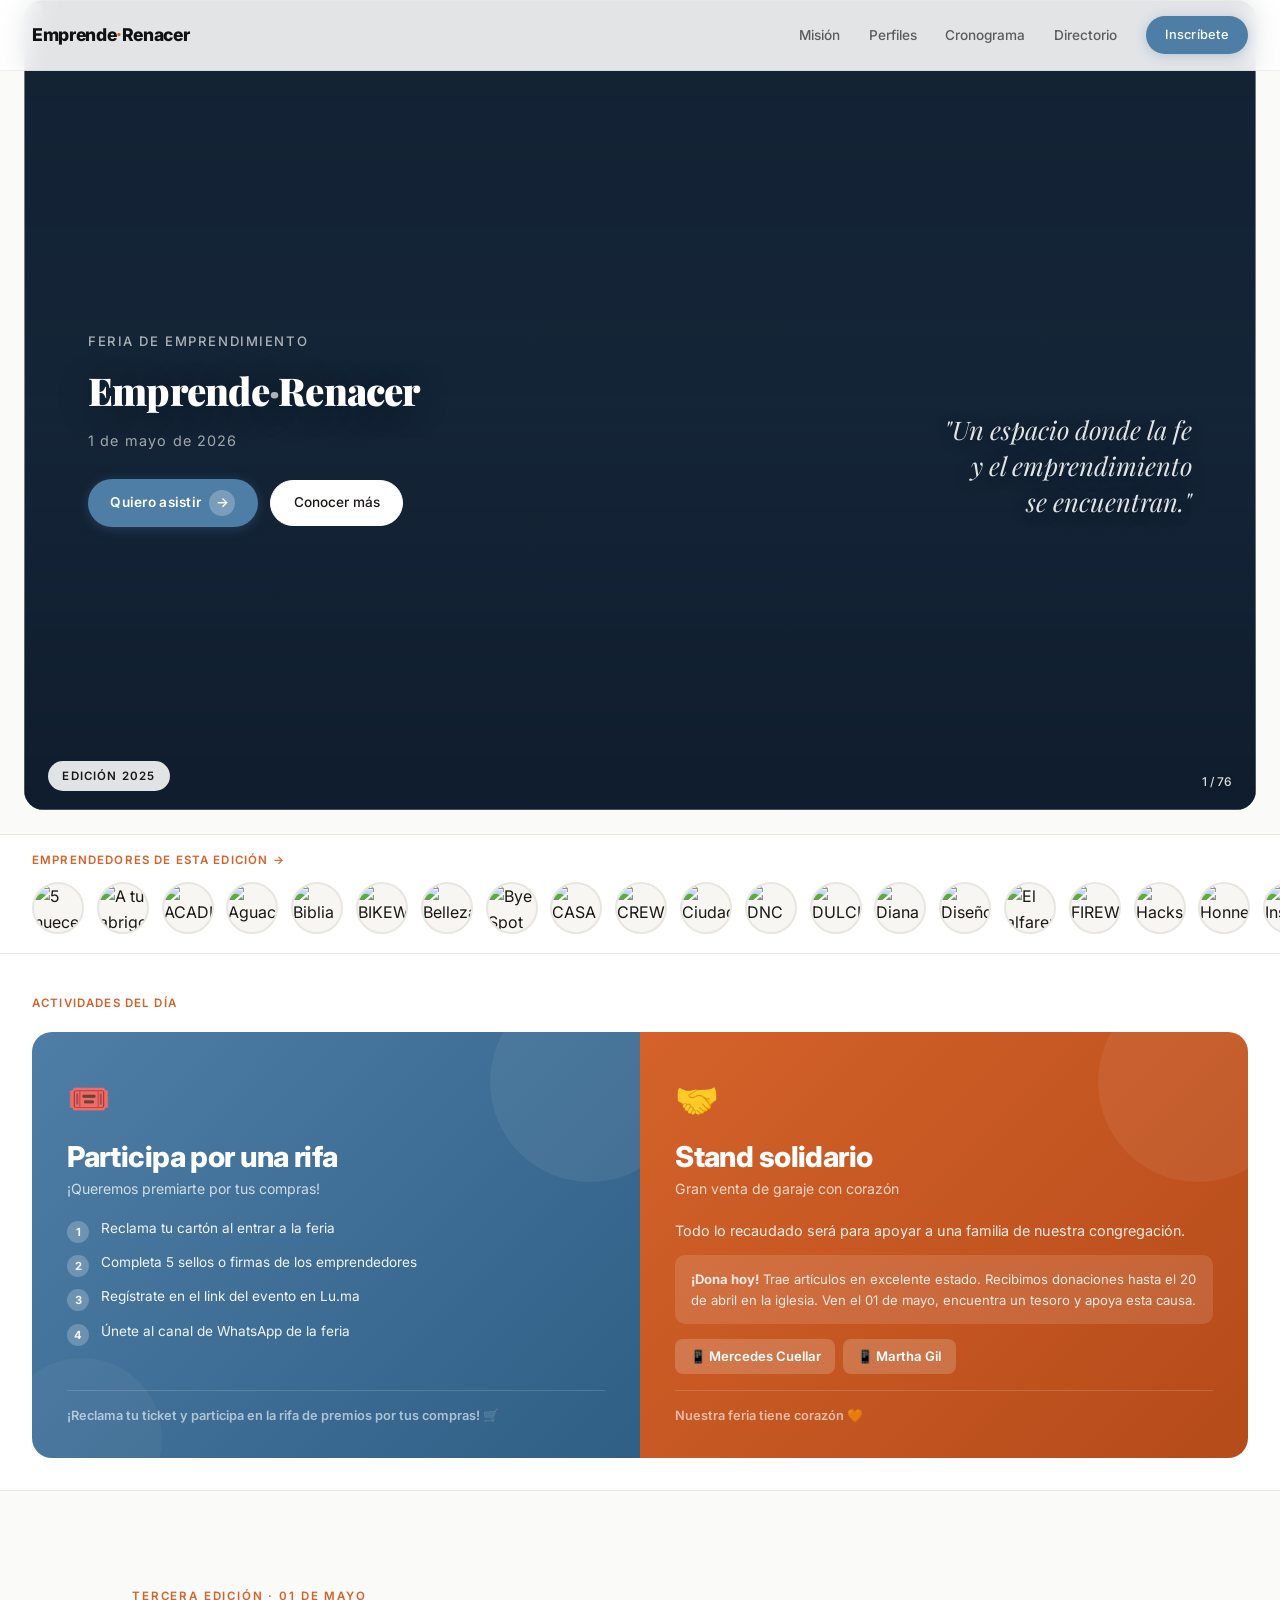
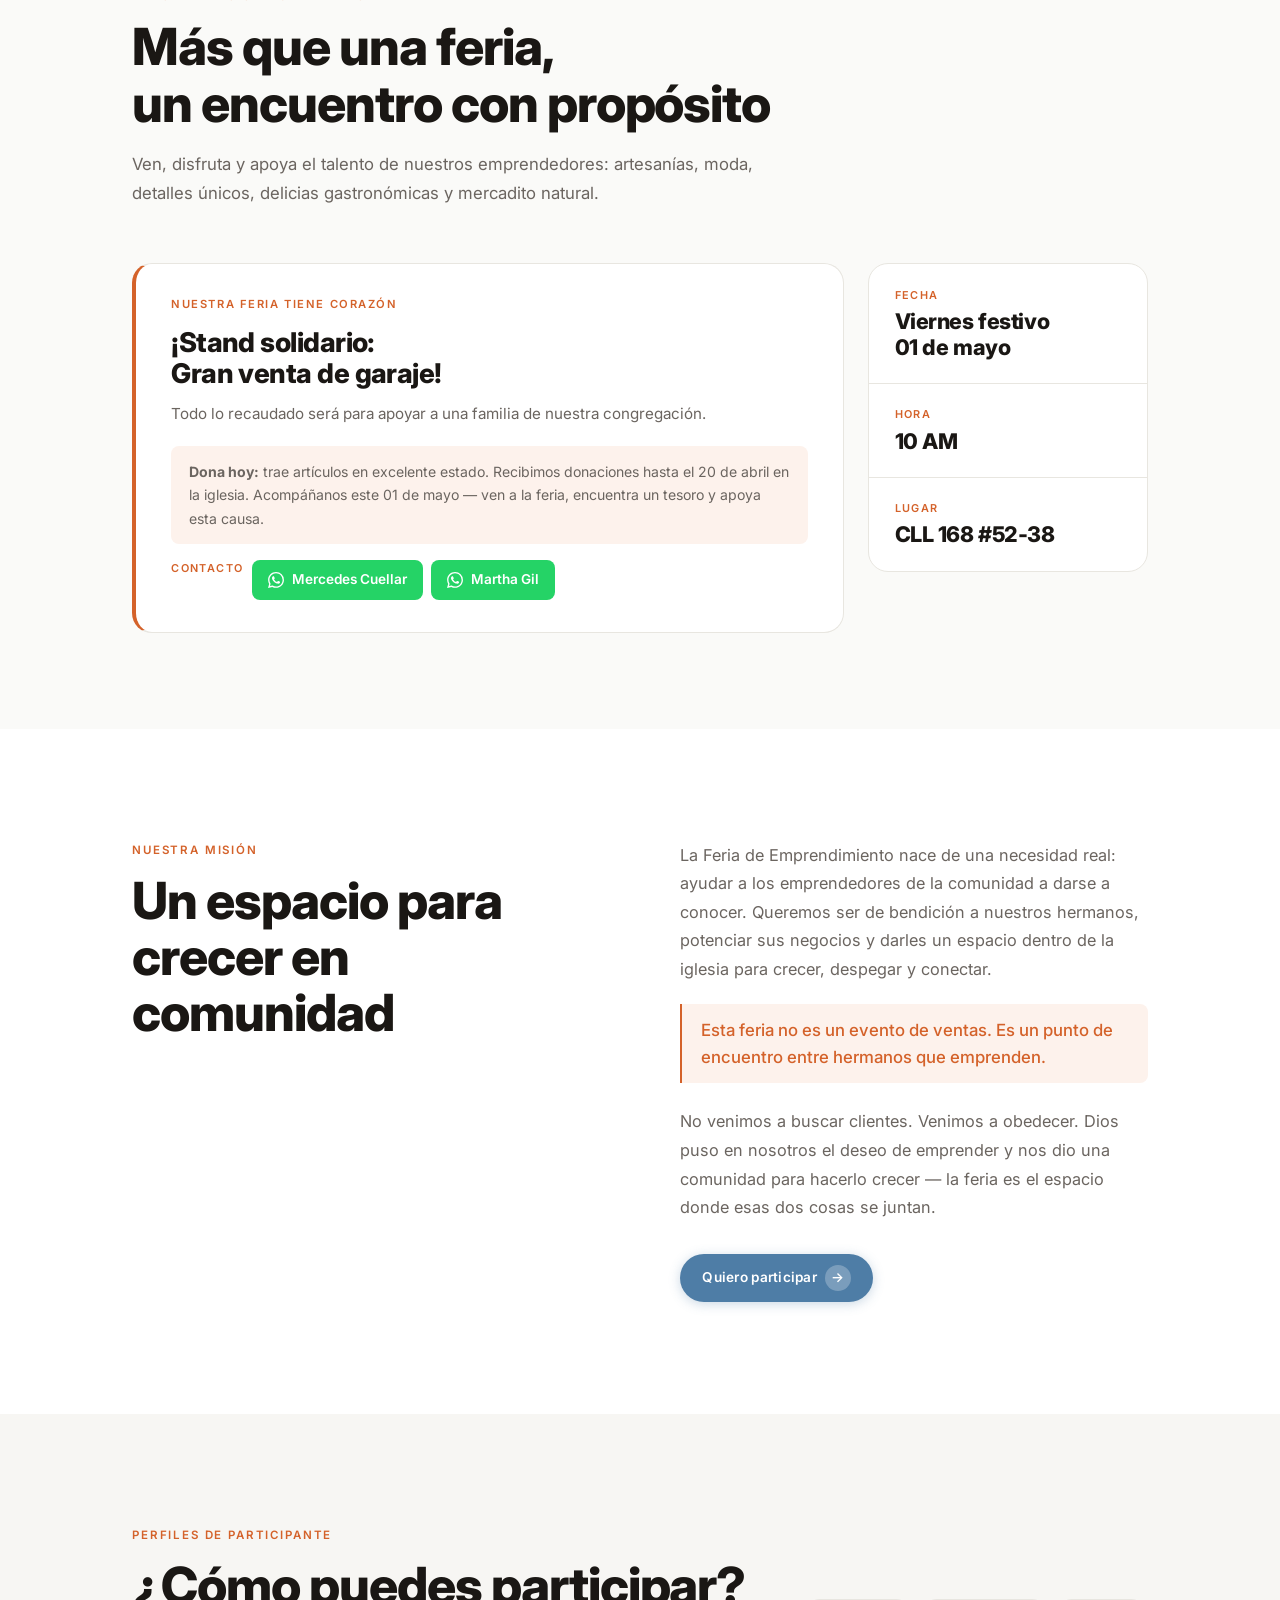
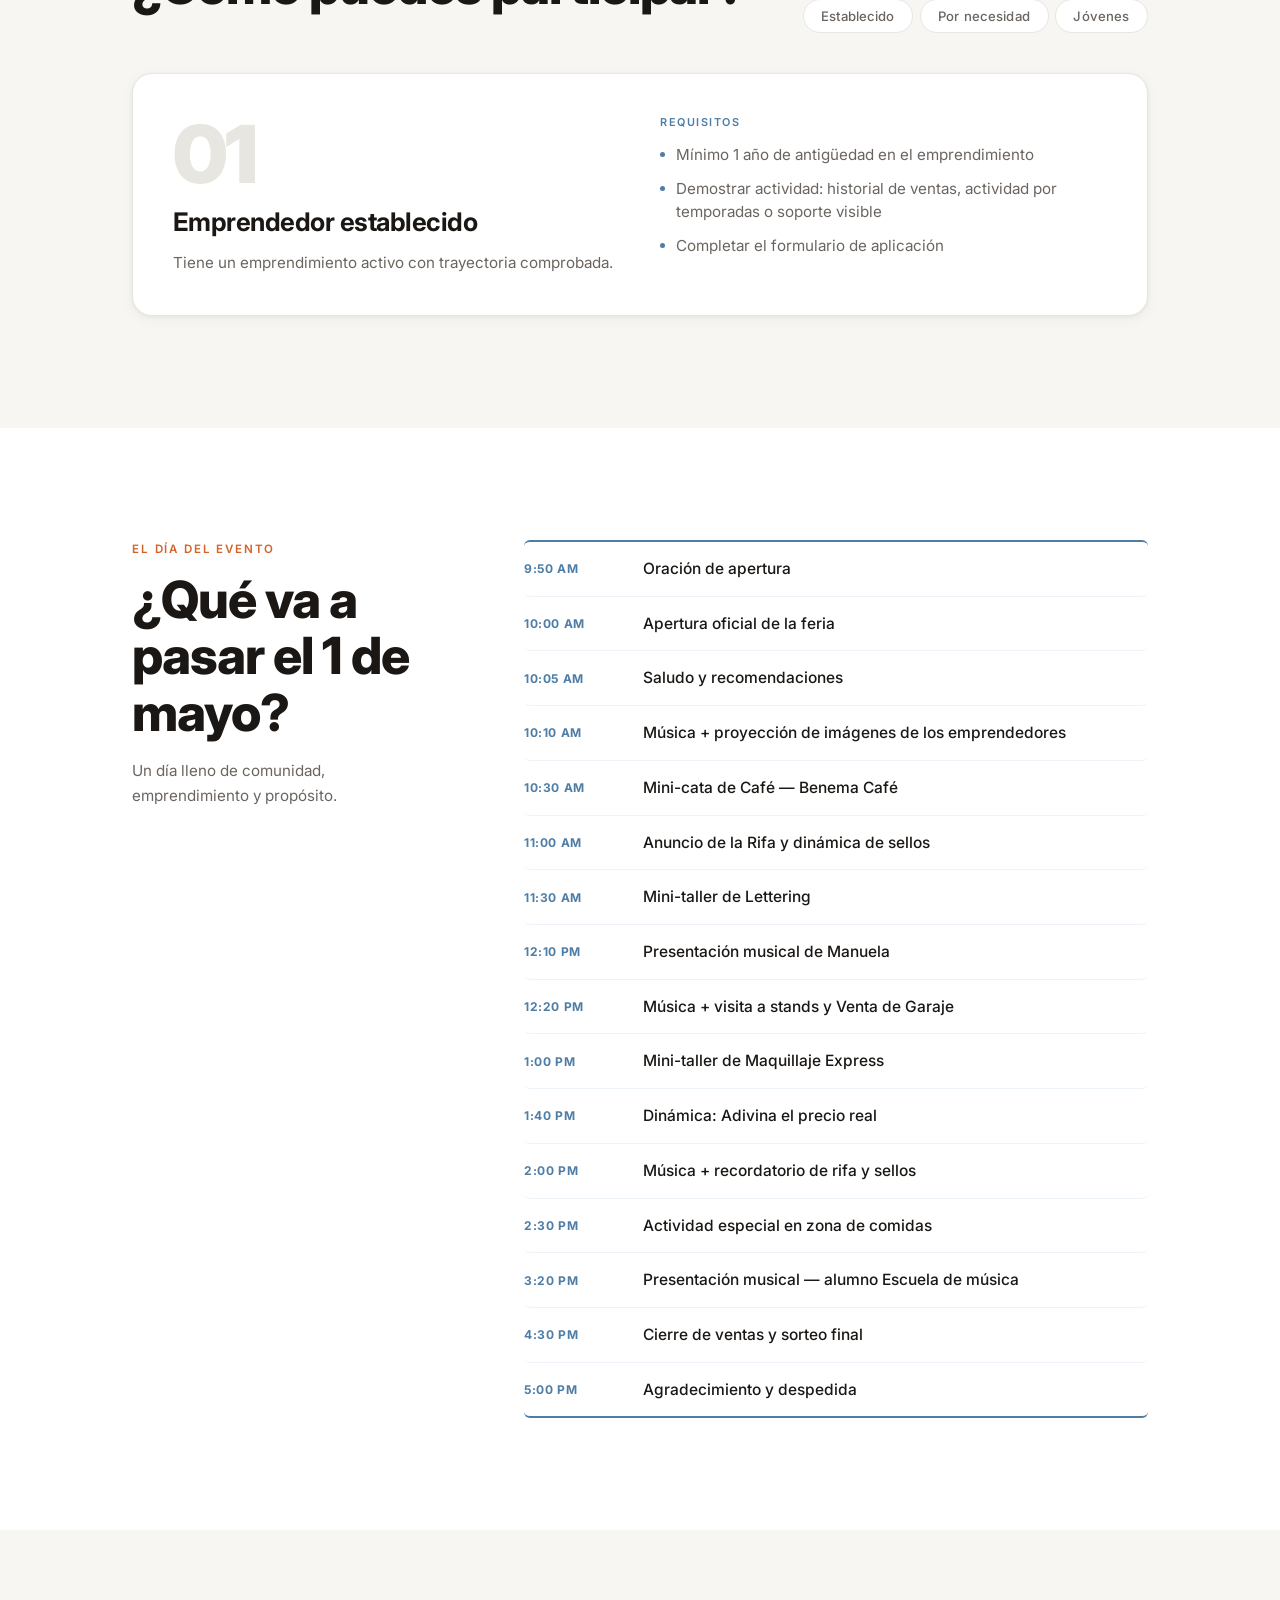
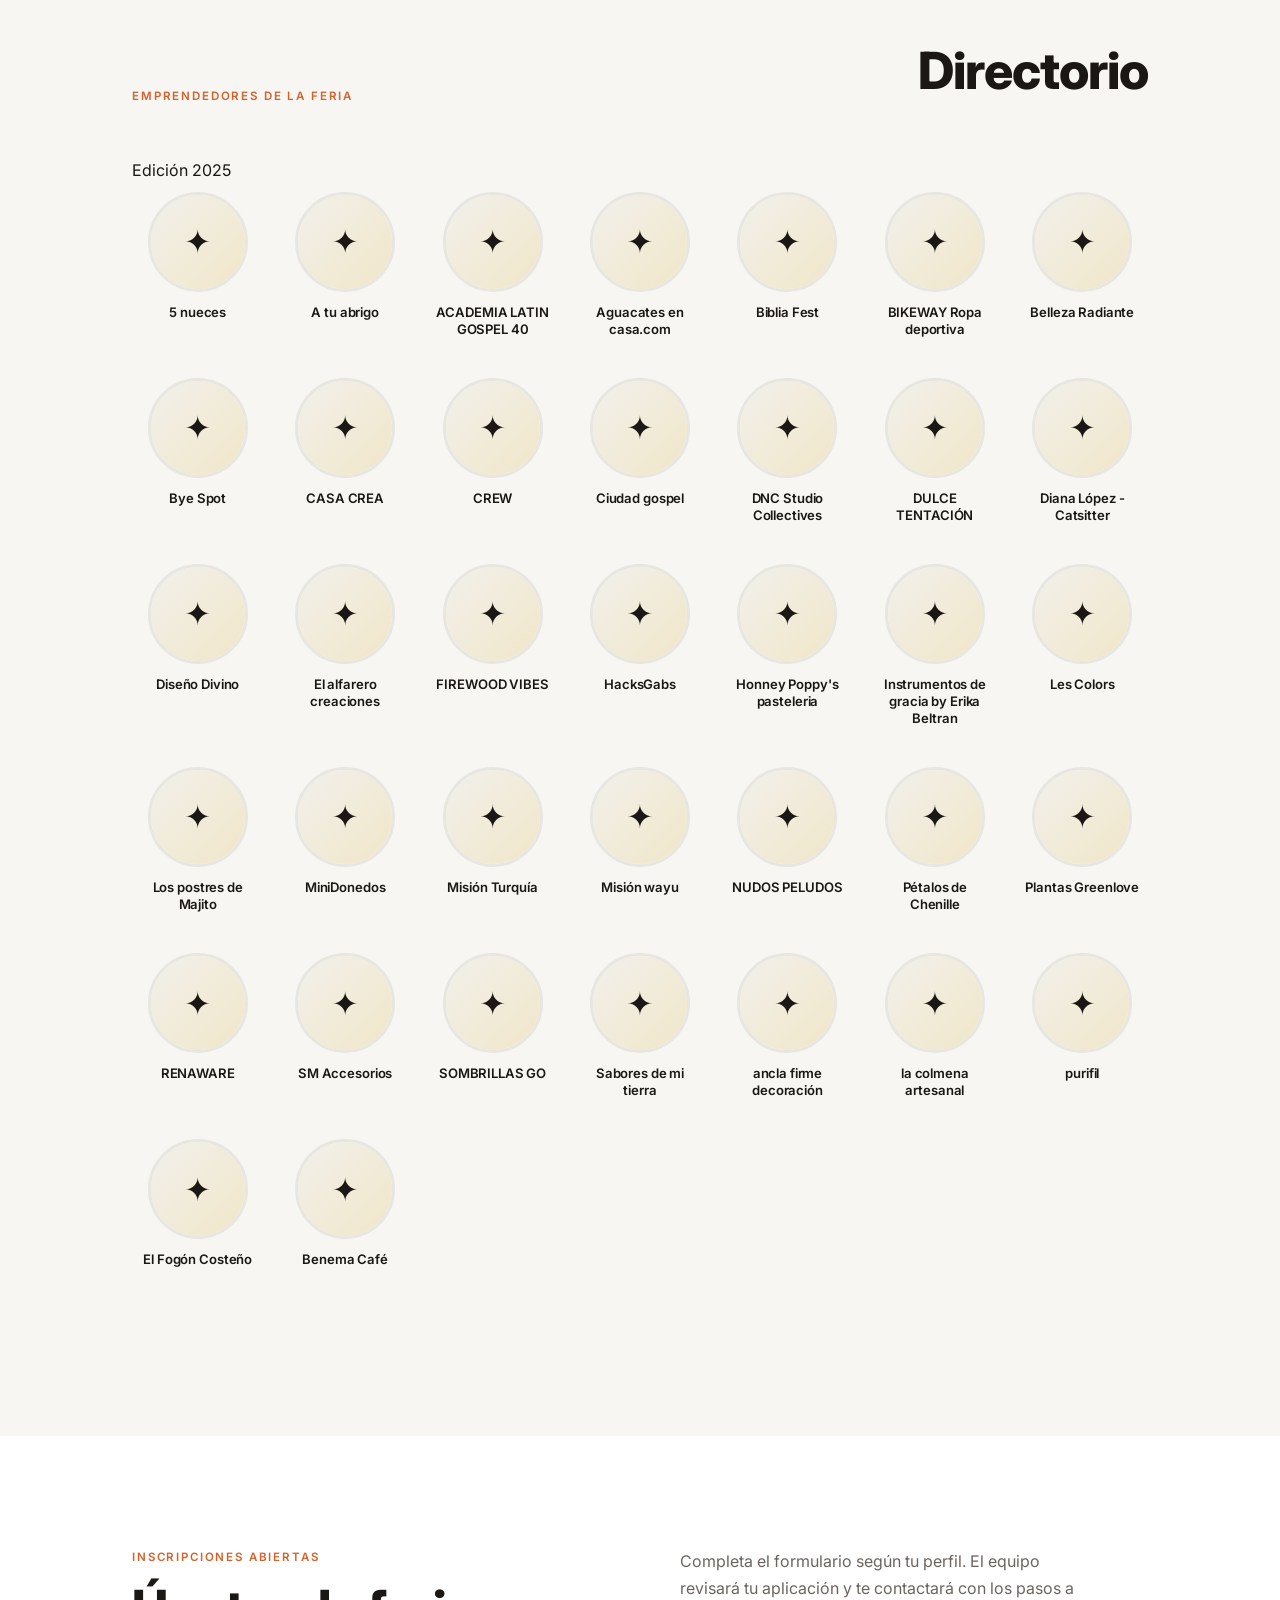
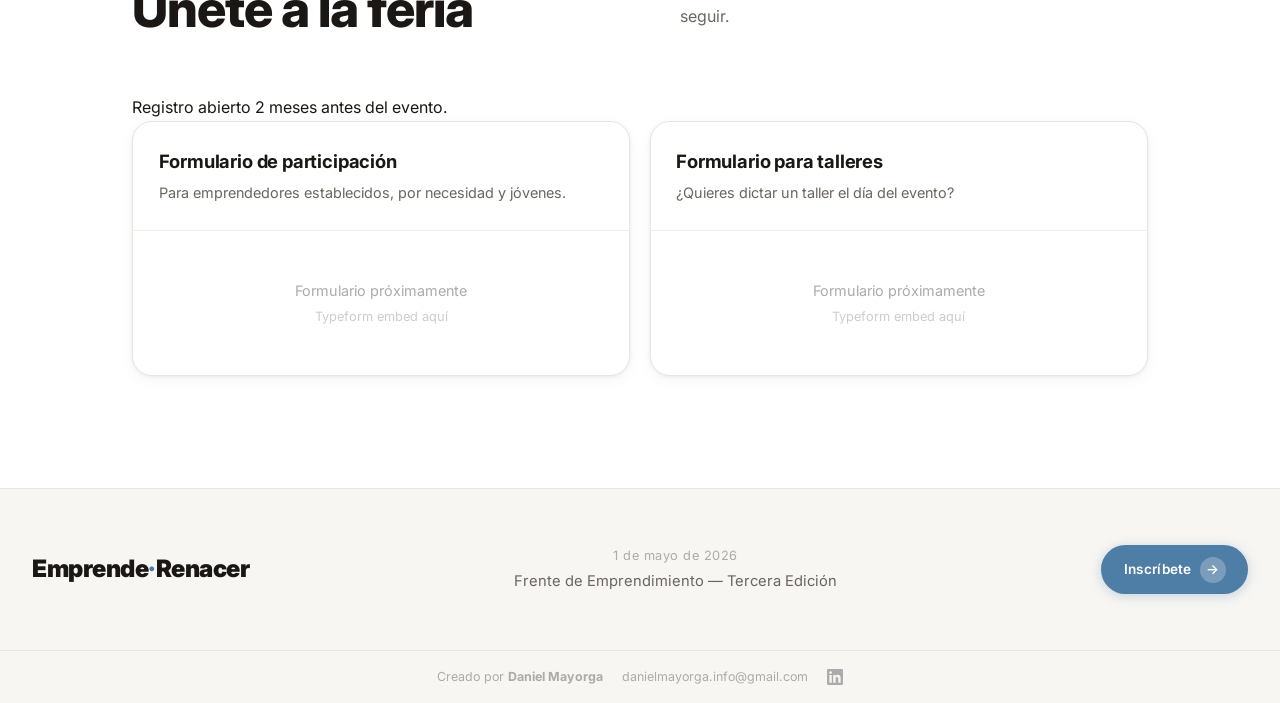
==== commit 26902235: "feat: reemplazar carrusel rifa por tarjetas lado a lado Las dos tarjetas (rifa + stand solidario) ah" ====
--- a/index.html
+++ b/index.html
@@ -84,56 +84,44 @@
   <section id="rifa-strip">
     <span class="rifa-strip-label">Actividades del día</span>
 
-    <div class="rifa-carousel" id="rifa-carousel">
-      <div class="rifa-slides" id="rifa-slides">
-
-        <!-- Slide 1: Rifa -->
-        <div class="rifa-slide rifa-slide-rifa">
-          <div class="rifa-slide-top">
-            <span class="rifa-slide-icon">🎟️</span>
-            <div class="rifa-slide-title">Participa por una rifa</div>
-            <p class="rifa-slide-sub">¡Queremos premiarte por tus compras!</p>
-            <div class="rifa-pasos">
-              <div class="rifa-paso"><span class="rifa-paso-num">1</span><span>Reclama tu cartón al entrar a la feria</span></div>
-              <div class="rifa-paso"><span class="rifa-paso-num">2</span><span>Completa 5 sellos o firmas de los emprendedores</span></div>
-              <div class="rifa-paso"><span class="rifa-paso-num">3</span><span>Regístrate en el link del evento en Lu.ma</span></div>
-              <div class="rifa-paso"><span class="rifa-paso-num">4</span><span>Únete al canal de WhatsApp de la feria</span></div>
+    <div class="rifa-cards">
+
+      <!-- Tarjeta 1: Rifa -->
+      <div class="rifa-card rifa-card-rifa">
+        <div class="rifa-slide-top">
+          <span class="rifa-slide-icon">🎟️</span>
+          <div class="rifa-slide-title">Participa por una rifa</div>
+          <p class="rifa-slide-sub">¡Queremos premiarte por tus compras!</p>
+          <div class="rifa-pasos">
+            <div class="rifa-paso"><span class="rifa-paso-num">1</span><span>Reclama tu cartón al entrar a la feria</span></div>
+            <div class="rifa-paso"><span class="rifa-paso-num">2</span><span>Completa 5 sellos o firmas de los emprendedores</span></div>
+            <div class="rifa-paso"><span class="rifa-paso-num">3</span><span>Regístrate en el link del evento en Lu.ma</span></div>
+            <div class="rifa-paso"><span class="rifa-paso-num">4</span><span>Únete al canal de WhatsApp de la feria</span></div>
+          </div>
+        </div>
+        <div class="rifa-slide-footer">¡Reclama tu ticket y participa en la rifa de premios por tus compras! 🛒</div>
+      </div>
+
+      <!-- Tarjeta 2: Stand solidario -->
+      <div class="rifa-card rifa-card-stand">
+        <div class="rifa-slide-top">
+          <span class="rifa-slide-icon">🤝</span>
+          <div class="rifa-slide-title">Stand solidario</div>
+          <p class="rifa-slide-sub">Gran venta de garaje con corazón</p>
+          <div class="stand-info">
+            <p>Todo lo recaudado será para apoyar a una familia de nuestra congregación.</p>
+            <div class="stand-dona">
+              <strong>¡Dona hoy!</strong> Trae artículos en excelente estado. Recibimos donaciones hasta el 20 de abril en la iglesia. Ven el 01 de mayo, encuentra un tesoro y apoya esta causa.
             </div>
-          </div>
-          <div class="rifa-slide-footer">¡Reclama tu ticket y participa en la rifa de premios por tus compras! 🛒</div>
-        </div>
-
-        <!-- Slide 2: Stand solidario -->
-        <div class="rifa-slide rifa-slide-stand">
-          <div class="rifa-slide-top">
-            <span class="rifa-slide-icon">🤝</span>
-            <div class="rifa-slide-title">Stand solidario</div>
-            <p class="rifa-slide-sub">Gran venta de garaje con corazón</p>
-            <div class="stand-info">
-              <p>Todo lo recaudado será para apoyar a una familia de nuestra congregación.</p>
-              <div class="stand-dona">
-                <strong>¡Dona hoy!</strong> Trae artículos en excelente estado. Recibimos donaciones hasta el 20 de abril en la iglesia. Ven el 01 de mayo, encuentra un tesoro y apoya esta causa.
-              </div>
-              <div class="stand-wa-row">
-                <a href="https://wa.me/573138913217" target="_blank" class="stand-wa-btn">📱 Mercedes Cuellar</a>
-                <a href="https://wa.me/573107863801" target="_blank" class="stand-wa-btn">📱 Martha Gil</a>
-              </div>
+            <div class="stand-wa-row">
+              <a href="https://wa.me/573138913217" target="_blank" class="stand-wa-btn">📱 Mercedes Cuellar</a>
+              <a href="https://wa.me/573107863801" target="_blank" class="stand-wa-btn">📱 Martha Gil</a>
             </div>
           </div>
-          <div class="rifa-slide-footer">Nuestra feria tiene corazón 🧡</div>
-        </div>
-
-      </div>
-    </div>
-
-    <!-- Controles -->
-    <div class="rifa-controls">
-      <button class="rifa-arrow-btn" id="rifa-prev" aria-label="Anterior">‹</button>
-      <div class="rifa-dots" id="rifa-dots">
-        <button class="rifa-dot active" onclick="irRifaSlide(0)"></button>
-        <button class="rifa-dot" onclick="irRifaSlide(1)"></button>
-      </div>
-      <button class="rifa-arrow-btn" id="rifa-next" aria-label="Siguiente">›</button>
+        </div>
+        <div class="rifa-slide-footer">Nuestra feria tiene corazón 🧡</div>
+      </div>
+
     </div>
   </section>
 
@@ -453,29 +441,45 @@
     const modalClose = document.getElementById('modal-close');
 
     function abrirModal(emp) {
-      document.getElementById('modal-nombre').textContent   = emp.nombre || nombreDeArchivo(emp.archivo || '');
-      document.getElementById('modal-cat').textContent      = emp.categoria || '';
-      document.getElementById('modal-desc').textContent     = emp.descripcion || 'Sin descripción disponible.';
+      document.getElementById('modal-nombre').textContent = emp.nombre || nombreDeArchivo(emp.archivo || '');
+      document.getElementById('modal-cat').textContent   = emp.categoria || '';
+      document.getElementById('modal-desc').textContent  = emp.descripcion || 'Sin descripción disponible.';
+
       const cont = document.getElementById('modal-contactos');
       cont.innerHTML = '';
+
       if (emp.contacto_whatsapp) {
         const a = document.createElement('a');
-        a.href = 'https://wa.me/' + emp.contacto_whatsapp.replace(/\D/g,'');
-        a.className = 'modal-wa';
-        a.target = '_blank';
-        a.rel = 'noopener';
-        a.textContent = 'WhatsApp';
+        a.href      = 'https://wa.me/' + emp.contacto_whatsapp.replace(/\D/g,'');
+        a.className = 'btn-contacto btn-whatsapp';
+        a.target    = '_blank';
+        a.rel       = 'noopener';
+        a.innerHTML = '<svg width="16" height="16" viewBox="0 0 24 24" fill="currentColor"><path d="M17.472 14.382c-.297-.149-1.758-.867-2.03-.967-.273-.099-.471-.148-.67.15-.197.297-.767.966-.94 1.164-.173.199-.347.223-.644.075-.297-.15-1.255-.463-2.39-1.475-.883-.788-1.48-1.761-1.653-2.059-.173-.297-.018-.458.13-.606.134-.133.298-.347.446-.52.149-.174.198-.298.298-.497.099-.198.05-.371-.025-.52-.075-.149-.669-1.612-.916-2.207-.242-.579-.487-.5-.669-.51-.173-.008-.371-.01-.57-.01-.198 0-.52.074-.792.372-.272.297-1.04 1.016-1.04 2.479 0 1.462 1.065 2.875 1.213 3.074.149.198 2.096 3.2 5.077 4.487.709.306 1.262.489 1.694.625.712.227 1.36.195 1.871.118.571-.085 1.758-.719 2.006-1.413.248-.694.248-1.289.173-1.413-.074-.124-.272-.198-.57-.347m-5.421 7.403h-.004a9.87 9.87 0 01-5.031-1.378l-.361-.214-3.741.982.998-3.648-.235-.374a9.86 9.86 0 01-1.51-5.26c.001-5.45 4.436-9.884 9.888-9.884 2.64 0 5.122 1.03 6.988 2.898a9.825 9.825 0 012.893 6.994c-.003 5.45-4.437 9.884-9.885 9.884m8.413-18.297A11.815 11.815 0 0012.05 0C5.495 0 .16 5.335.157 11.892c0 2.096.547 4.142 1.588 5.945L.057 24l6.305-1.654a11.882 11.882 0 005.683 1.448h.005c6.554 0 11.89-5.335 11.893-11.893a11.821 11.821 0 00-3.48-8.413z"/></svg> WhatsApp';
         cont.appendChild(a);
       }
+
       if (emp.contacto_instagram) {
-        const a = document.createElement('a');
-        a.href = 'https://instagram.com/' + emp.contacto_instagram.replace('@','');
-        a.className = 'modal-ig';
-        a.target = '_blank';
-        a.rel = 'noopener';
-        a.textContent = '@' + emp.contacto_instagram.replace('@','');
+        const ig  = emp.contacto_instagram.replace('@','');
+        const a   = document.createElement('a');
+        a.href      = 'https://instagram.com/' + ig;
+        a.className = 'btn-contacto btn-instagram';
+        a.target    = '_blank';
+        a.rel       = 'noopener';
+        a.innerHTML = '<svg width="16" height="16" viewBox="0 0 24 24" fill="currentColor"><path d="M12 2.163c3.204 0 3.584.012 4.85.07 3.252.148 4.771 1.691 4.919 4.919.058 1.265.069 1.645.069 4.849 0 3.205-.012 3.584-.069 4.849-.149 3.225-1.664 4.771-4.919 4.919-1.266.058-1.644.07-4.85.07-3.204 0-3.584-.012-4.849-.07-3.26-.149-4.771-1.699-4.919-4.92-.058-1.265-.07-1.644-.07-4.849 0-3.204.013-3.583.07-4.849.149-3.227 1.664-4.771 4.919-4.919 1.266-.057 1.645-.069 4.849-.069zM12 0C8.741 0 8.333.014 7.053.072 2.695.272.273 2.69.073 7.052.014 8.333 0 8.741 0 12c0 3.259.014 3.668.072 4.948.2 4.358 2.618 6.78 6.98 6.98C8.333 23.986 8.741 24 12 24c3.259 0 3.668-.014 4.948-.072 4.354-.2 6.782-2.618 6.979-6.98.059-1.28.073-1.689.073-4.948 0-3.259-.014-3.667-.072-4.947-.196-4.354-2.617-6.78-6.979-6.98C15.668.014 15.259 0 12 0zm0 5.838a6.162 6.162 0 100 12.324 6.162 6.162 0 000-12.324zM12 16a4 4 0 110-8 4 4 0 010 8zm6.406-11.845a1.44 1.44 0 100 2.881 1.44 1.44 0 000-2.881z"/></svg> @' + ig;
         cont.appendChild(a);
       }
+
+      if (emp.pagina_web) {
+        const url = emp.pagina_web.startsWith('http') ? emp.pagina_web : 'https://' + emp.pagina_web;
+        const a   = document.createElement('a');
+        a.href      = url;
+        a.className = 'btn-contacto btn-web';
+        a.target    = '_blank';
+        a.rel       = 'noopener';
+        a.innerHTML = '<svg width="16" height="16" viewBox="0 0 24 24" fill="none" stroke="currentColor" stroke-width="2" stroke-linecap="round" stroke-linejoin="round"><circle cx="12" cy="12" r="10"/><line x1="2" y1="12" x2="22" y2="12"/><path d="M12 2a15.3 15.3 0 0 1 4 10 15.3 15.3 0 0 1-4 10 15.3 15.3 0 0 1-4-10 15.3 15.3 0 0 1 4-10z"/></svg> ' + url.replace(/^https?:\/\//, '');
+        cont.appendChild(a);
+      }
+
       modal.classList.add('abierto');
       document.body.style.overflow = 'hidden';
     }
@@ -697,42 +701,6 @@
       } catch(e) {}
     }
 
-    // ── Carrusel rifa ─────────────────────────────────────
-    (function() {
-      const slides  = document.getElementById('rifa-slides');
-      const dots    = document.querySelectorAll('.rifa-dot');
-      const total   = 2;
-      let actual    = 0;
-      let timer;
-
-      function irRifaSlide(idx) {
-        actual = (idx + total) % total;
-        slides.style.transform = 'translateX(-' + (actual * 100) + '%)';
-        dots.forEach((d, i) => d.classList.toggle('active', i === actual));
-        reiniciarRifaTimer();
-      }
-
-      window.irRifaSlide = irRifaSlide;
-
-      function reiniciarRifaTimer() {
-        clearInterval(timer);
-        timer = setInterval(() => irRifaSlide(actual + 1), 6000);
-      }
-
-      document.getElementById('rifa-prev').addEventListener('click', () => irRifaSlide(actual - 1));
-      document.getElementById('rifa-next').addEventListener('click', () => irRifaSlide(actual + 1));
-
-      // Swipe táctil
-      let tx = 0;
-      slides.addEventListener('touchstart', e => { tx = e.touches[0].clientX; }, { passive: true });
-      slides.addEventListener('touchend',   e => {
-        const d = tx - e.changedTouches[0].clientX;
-        if (Math.abs(d) > 40) irRifaSlide(actual + (d > 0 ? 1 : -1));
-      }, { passive: true });
-
-      reiniciarRifaTimer();
-    })();
-
     cargarConfig();
     cargarCronograma();
     cargarDirectorio();
--- a/styles.css
+++ b/styles.css
@@ -473,24 +473,17 @@
   margin-bottom: 1.2rem;
 }
 
-/* Carrusel wrapper */
-.rifa-carousel {
-  position: relative;
+/* Tarjetas lado a lado */
+.rifa-cards {
+  display: grid;
+  grid-template-columns: 1fr 1fr;
+  gap: 0;
+  border-radius: 20px;
   overflow: hidden;
-  border-radius: 20px;
-  max-width: 680px;
-  margin: 0 auto;
-}
-.rifa-slides {
-  display: flex;
-  transition: transform 0.5s cubic-bezier(0.4, 0, 0.2, 1);
-  will-change: transform;
-}
-
-/* Slide base */
-.rifa-slide {
-  flex-shrink: 0;
-  width: 100%;
+}
+
+/* Tarjeta base */
+.rifa-card {
   padding: 2.4rem 2.2rem 2rem;
   min-height: 340px;
   display: flex;
@@ -501,12 +494,12 @@
   box-sizing: border-box;
 }
 
-/* Slide 1 — Rifa (azul) */
-.rifa-slide-rifa {
+/* Tarjeta 1 — Rifa */
+.rifa-card-rifa {
   background: linear-gradient(135deg, var(--terracota) 0%, var(--terracota-dark) 100%);
   color: #fff;
 }
-.rifa-slide-rifa::before {
+.rifa-card-rifa::before {
   content: '';
   position: absolute;
   top: -50px; right: -50px;
@@ -515,7 +508,7 @@
   background: rgba(255,255,255,0.06);
   pointer-events: none;
 }
-.rifa-slide-rifa::after {
+.rifa-card-rifa::after {
   content: '';
   position: absolute;
   bottom: -60px; left: -30px;
@@ -525,12 +518,12 @@
   pointer-events: none;
 }
 
-/* Slide 2 — Stand solidario (naranja cálido) */
-.rifa-slide-stand {
+/* Tarjeta 2 — Stand solidario */
+.rifa-card-stand {
   background: linear-gradient(135deg, var(--naranja) 0%, #b54b1a 100%);
   color: #fff;
 }
-.rifa-slide-stand::before {
+.rifa-card-stand::before {
   content: '';
   position: absolute;
   top: -50px; right: -50px;
@@ -540,7 +533,7 @@
   pointer-events: none;
 }
 
-/* Contenido de slides */
+/* Contenido compartido */
 .rifa-slide-top { position: relative; z-index: 1; }
 .rifa-slide-icon {
   font-size: 2.2rem;
@@ -549,7 +542,7 @@
 }
 .rifa-slide-title {
   font-family: var(--font-body);
-  font-size: clamp(1.4rem, 3vw, 1.8rem);
+  font-size: clamp(1.2rem, 2.5vw, 1.8rem);
   font-weight: 800;
   letter-spacing: -0.02em;
   line-height: 1.1;
@@ -573,7 +566,7 @@
   display: flex;
   align-items: flex-start;
   gap: 0.75rem;
-  font-size: 0.9rem;
+  font-size: 0.85rem;
   line-height: 1.45;
   color: rgba(255,255,255,0.92);
 }
@@ -590,14 +583,14 @@
   margin-top: 2px;
 }
 
-/* Stand slide content */
+/* Stand content */
 .stand-info {
   margin-top: 1.2rem;
   position: relative;
   z-index: 1;
 }
 .stand-info p {
-  font-size: 0.95rem;
+  font-size: 0.9rem;
   color: rgba(255,255,255,0.88);
   line-height: 1.65;
   margin-bottom: 0.8rem;
@@ -606,7 +599,7 @@
   background: rgba(255,255,255,0.12);
   border-radius: 10px;
   padding: 0.85rem 1rem;
-  font-size: 0.85rem;
+  font-size: 0.82rem;
   color: rgba(255,255,255,0.85);
   line-height: 1.6;
 }
@@ -631,7 +624,7 @@
 }
 .stand-wa-btn:hover { background: rgba(255,255,255,0.28); }
 
-/* Footer de slide */
+/* Footer */
 .rifa-slide-footer {
   font-size: 0.8rem;
   font-weight: 600;
@@ -643,45 +636,9 @@
   z-index: 1;
 }
 
-/* Controles del carrusel */
-.rifa-controls {
-  display: flex;
-  align-items: center;
-  justify-content: center;
-  gap: 1rem;
-  margin-top: 1.2rem;
-}
-.rifa-dots {
-  display: flex;
-  gap: 0.4rem;
-}
-.rifa-dot {
-  width: 8px; height: 8px;
-  border-radius: 50%;
-  background: var(--border);
-  cursor: pointer;
-  transition: background 0.2s, transform 0.2s;
-  border: none;
-}
-.rifa-dot.active {
-  background: var(--terracota);
-  transform: scale(1.25);
-}
-.rifa-arrow-btn {
-  width: 36px; height: 36px;
-  border-radius: 50%;
-  border: 1.5px solid var(--border);
-  background: #fff;
-  cursor: pointer;
-  display: flex; align-items: center; justify-content: center;
-  font-size: 1rem;
-  color: var(--text-secondary);
-  transition: background 0.15s, border-color 0.15s, color 0.15s;
-}
-.rifa-arrow-btn:hover {
-  border-color: var(--terracota);
-  color: var(--terracota);
-  background: var(--terracota-bg);
+/* Mobile: apilar verticalmente */
+@media (max-width: 600px) {
+  .rifa-cards { grid-template-columns: 1fr; }
 }
 
 /* ══════════════════════════════════════════════════════════
@@ -1226,7 +1183,8 @@
 }
 .btn-contacto:hover { opacity: 0.85; transform: translateX(3px); }
 .btn-whatsapp  { background: #25D366; color: #fff; }
-.btn-instagram { background: #E1306C; color: #fff; }
+.btn-instagram { background: linear-gradient(45deg, #f09433, #e6683c, #dc2743, #cc2366, #bc1888); color: #fff; }
+.btn-web       { background: var(--terracota-bg); color: var(--terracota-dark); border: 1px solid #C3D9EC; }
 
 /* ══════════════════════════════════════════════════════════
    FORMULARIOS
